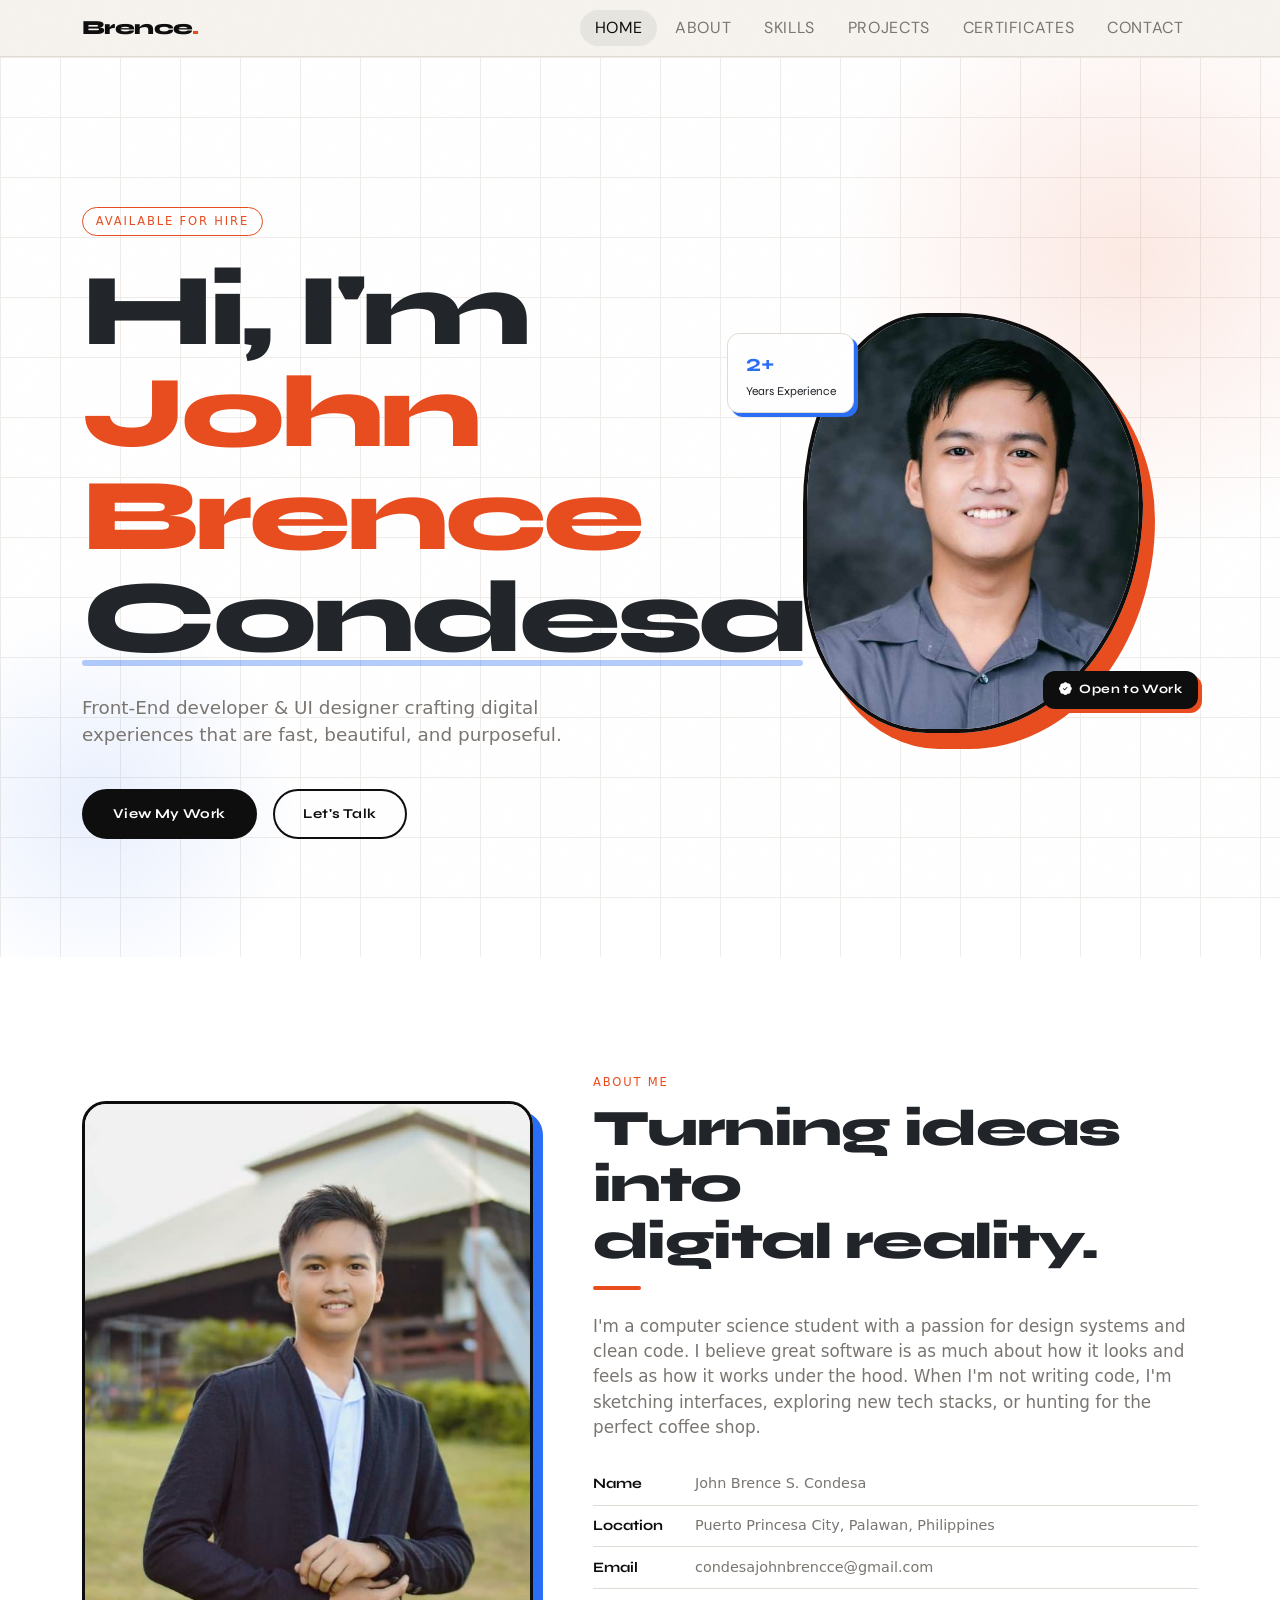
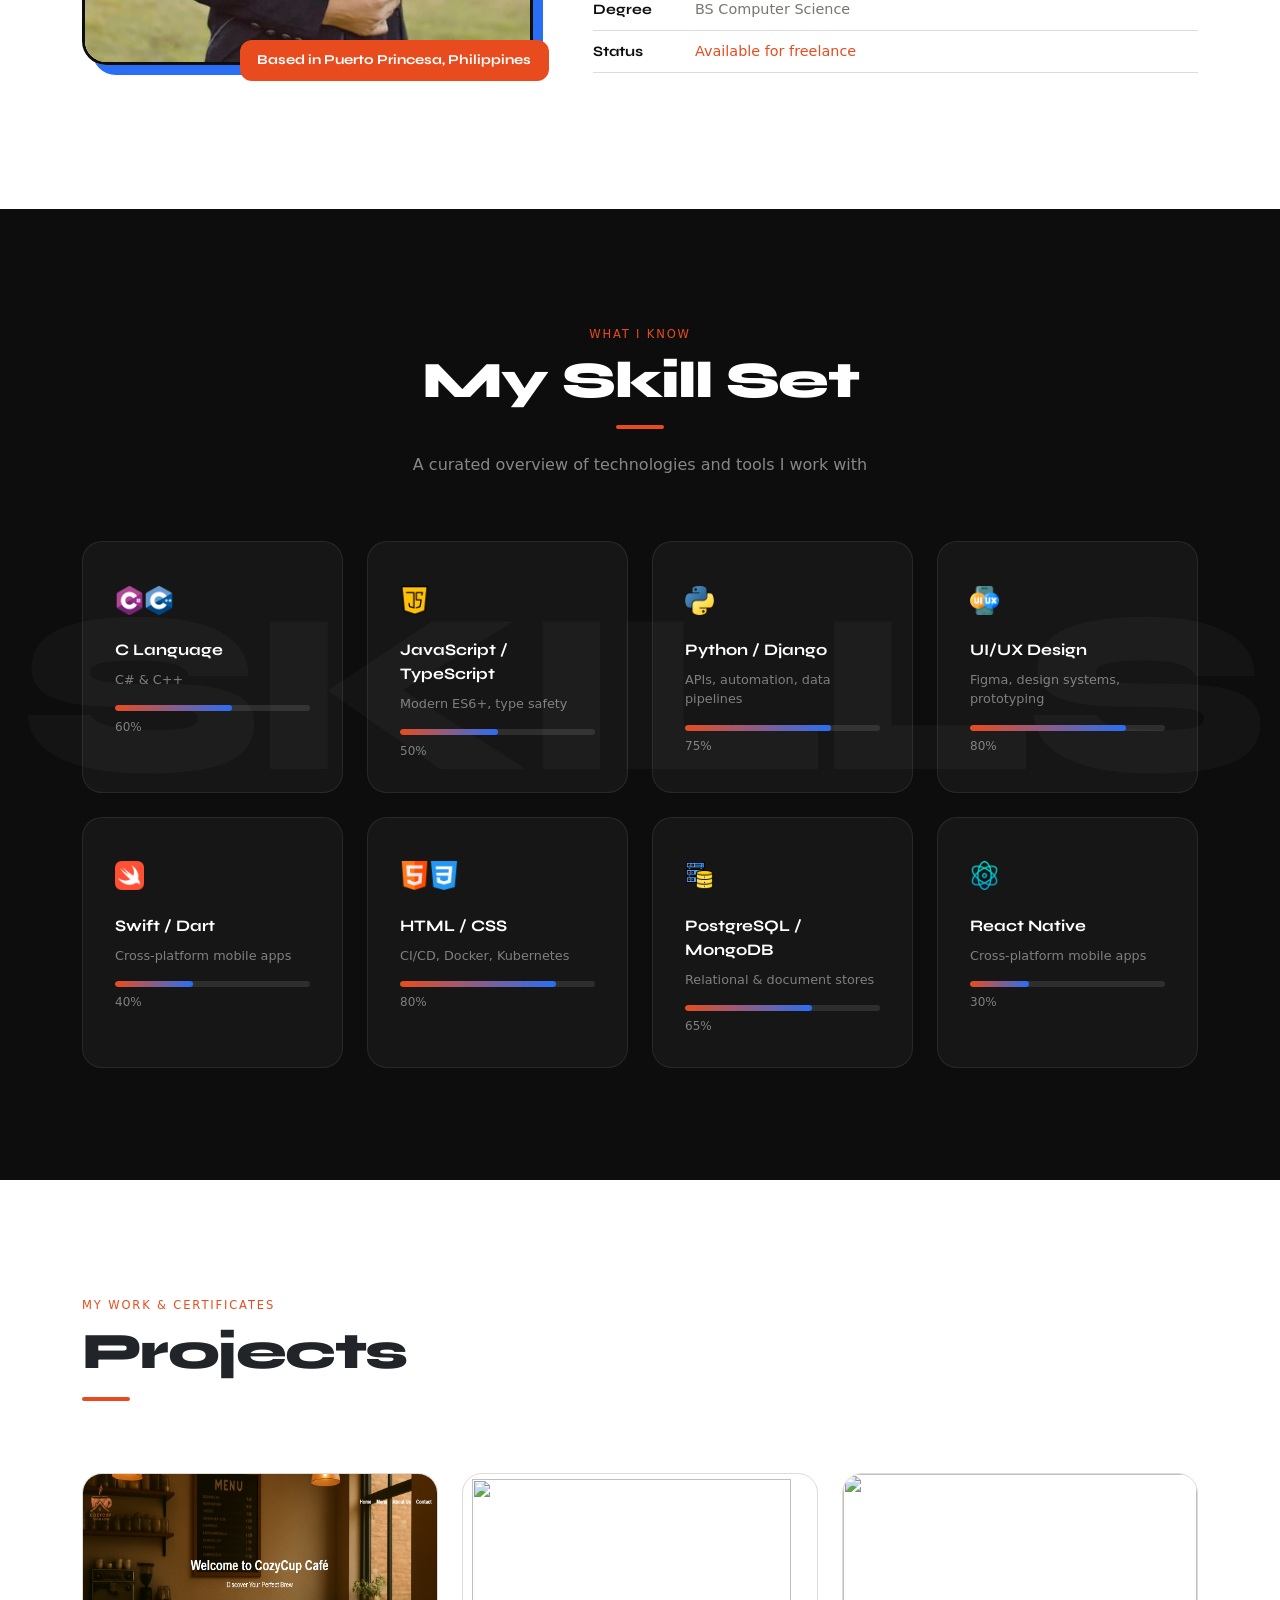
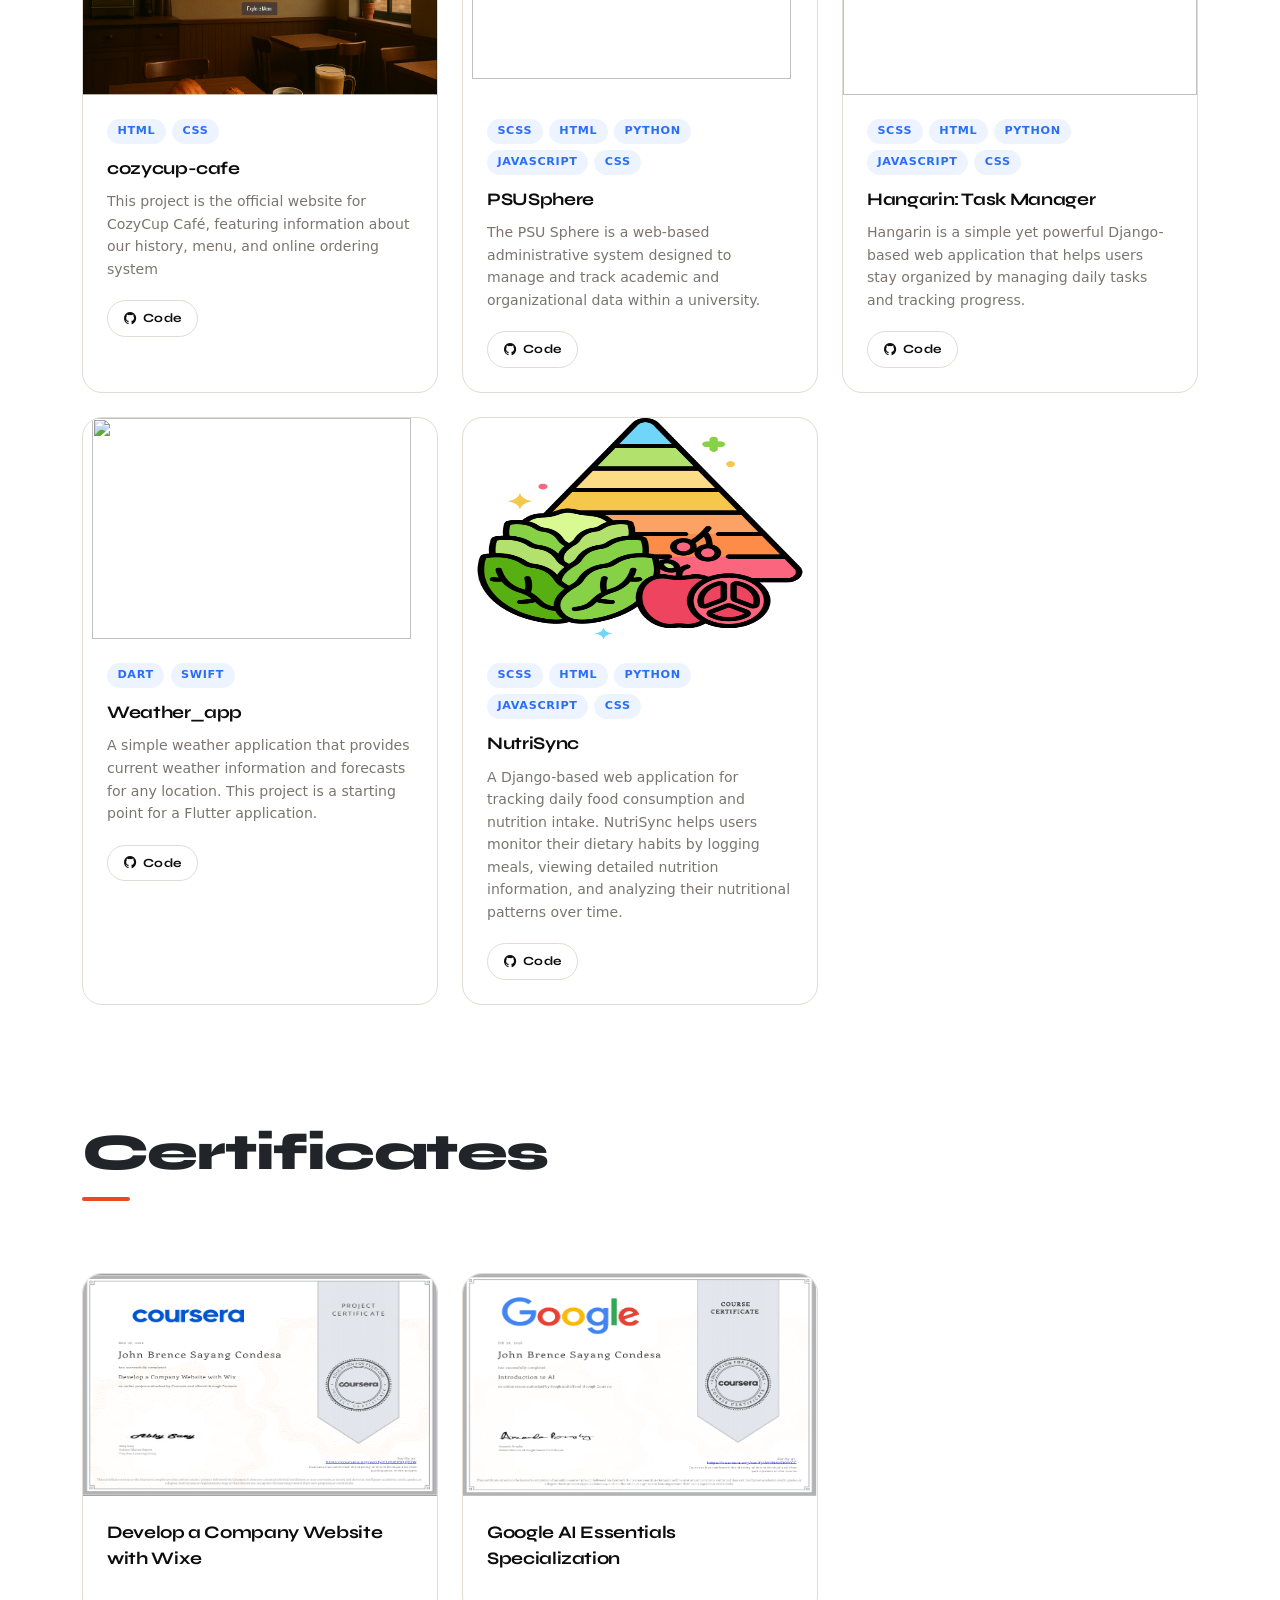
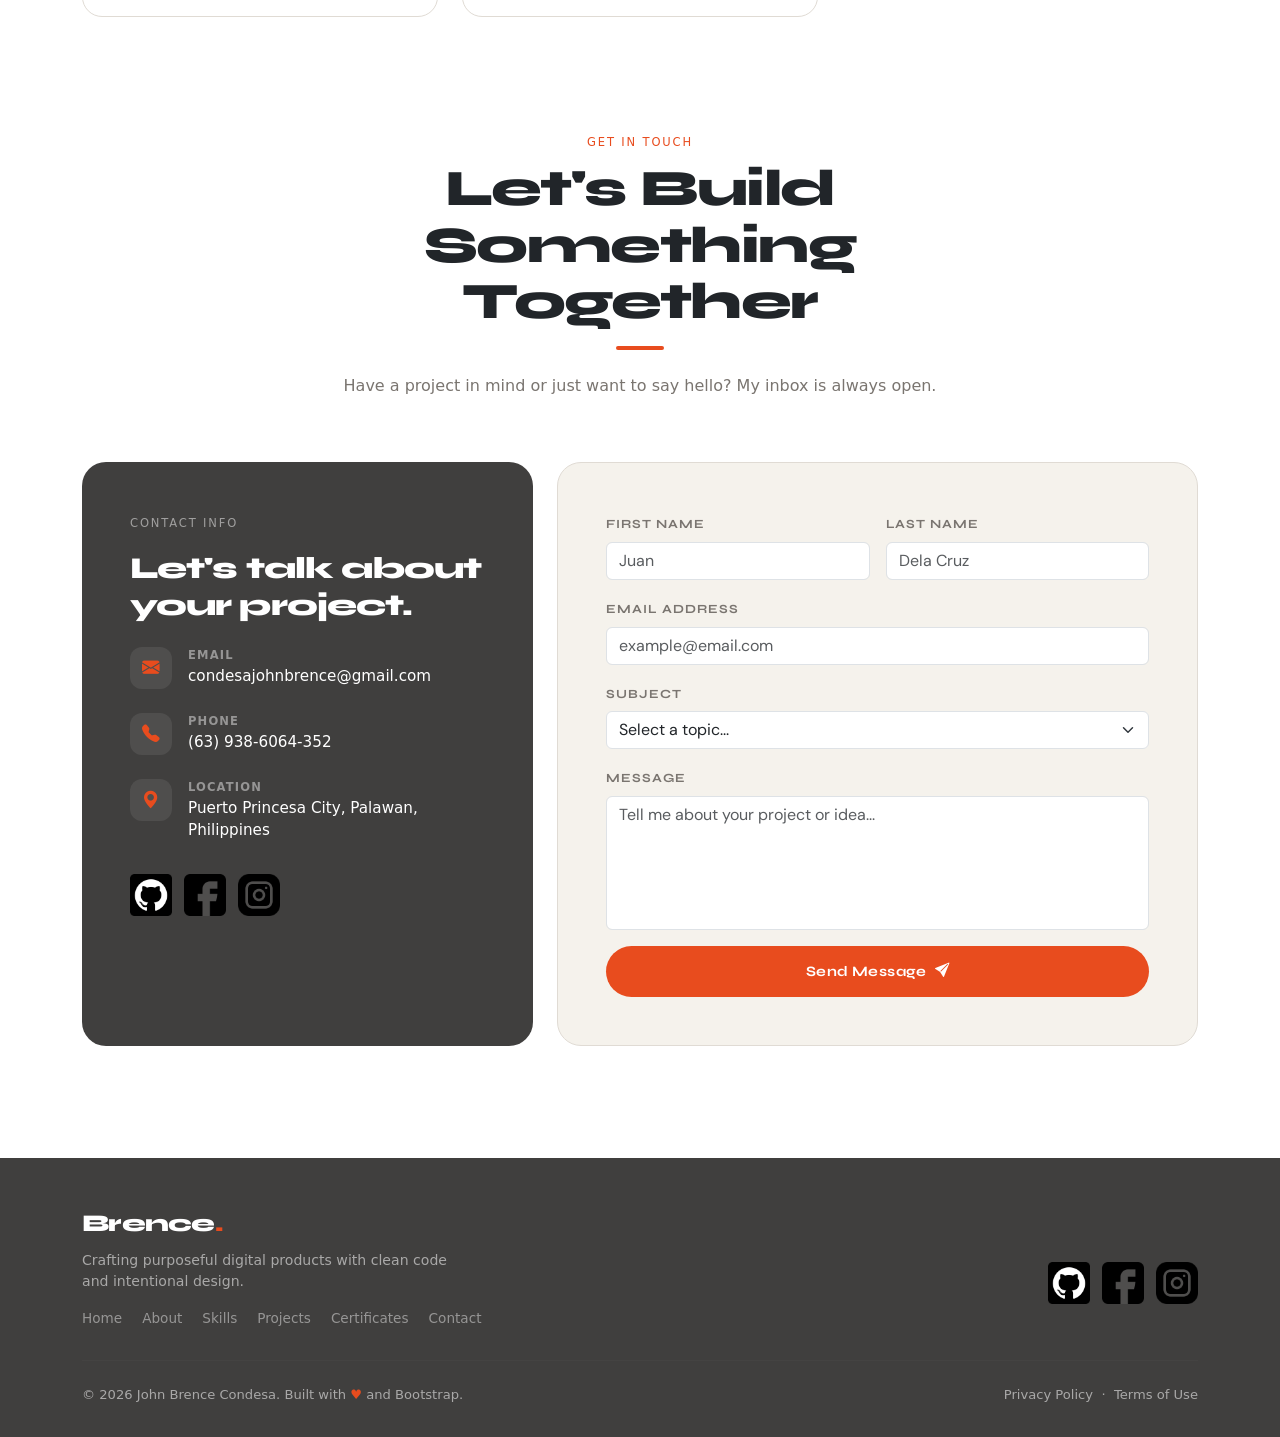
==== index.html @ 99c5b0e5 "Update index.html" ====
<!DOCTYPE html>
<html lang="en">
<head>
  <meta charset="UTF-8" />
  <meta name="viewport" content="width=device-width, initial-scale=1.0"/>
  <title>John Brence Condesa — Portfolio</title>
  <link rel="stylesheet" href="style.css">
  <link href="https://cdn.jsdelivr.net/npm/bootstrap@5.3.2/dist/css/bootstrap.min.css" rel="stylesheet"/>
  <link href="https://fonts.googleapis.com/css2?family=Syne:wght@400;600;700;800&family=DM+Sans:ital,wght@0,300;0,400;0,500;1,300&display=swap" rel="stylesheet"/>
  <link href="https://cdn.jsdelivr.net/npm/bootstrap-icons@1.11.3/font/bootstrap-icons.css" rel="stylesheet"/>
</head>
<body>

<!-- NAVBAR -->
<nav class="navbar navbar-expand-lg">
  <div class="container">
    <a class="navbar-brand" href="#home">Brence<span>.</span></a>
    <button class="navbar-toggler" type="button" data-bs-toggle="collapse" data-bs-target="#navMenu">
      <span class="navbar-toggler-icon"></span>
    </button>
    <div class="collapse navbar-collapse justify-content-end" id="navMenu">
      <ul class="navbar-nav gap-1">
        <li class="nav-item"><a class="nav-link active" href="#home">Home</a></li>
        <li class="nav-item"><a class="nav-link" href="#about">About</a></li>
        <li class="nav-item"><a class="nav-link" href="#skills">Skills</a></li>
        <li class="nav-item"><a class="nav-link" href="#projects">Projects</a></li>
        <li class="nav-item"><a class="nav-link" href="#certificates">Certificates</a></li>
        <li class="nav-item"><a class="nav-link" href="#contact">Contact</a></li>
      </ul>
    </div>
  </div>
</nav>

<!-- HERO -->
<section id="home">
  <div class="hero-grid-bg"></div>
  <div class="hero-blob"></div>
  <div class="hero-blob2"></div>
  <div class="container position-relative">
    <div class="row align-items-center gy-5">
      <div class="col-lg-7 order-2 order-lg-1">
        <span class="hero-label">Available for hire</span>
        <h1 class="hero-title">
          Hi, I'm<br>
          <span class="accent-text">John Brence</span> <span class="underline-word">Condesa</span>
        </h1>
        <p class="hero-sub">Front-End developer &amp; UI designer crafting digital experiences that are fast, beautiful, and purposeful.</p>
        <div class="hero-cta">
          <a href="#projects" class="btn-ink">View My Work</a>
          <a href="#contact" class="btn-ghost">Let's Talk</a>
        </div>
      </div>
      <div class="col-lg-5 order-1 order-lg-2">
        <div class="hero-image-wrap">
          <div class="hero-stats">
            <strong>2+</strong>
            Years Experience
          </div>
          <img
            src="images/profile.jpg"
            alt="John Brence Condesa"
            class="hero-avatar"
          />
          <div class="hero-badge">
            <i class="bi bi-patch-check-fill me-1"></i> Open to Work
          </div>
        </div>
      </div>
    </div>
  </div>
</section>

<!-- ABOUT -->
<section id="about">
  <div class="container">
    <div class="row align-items-center gy-5">
      <div class="col-lg-5 reveal">
        <div class="about-img-wrap">
          <img
            src="images/p4.jpg"
            alt="About Brence"
            class="about-img"
          />
          <div class="about-chip">Based in Puerto Princesa, Philippines</div>
        </div>
      </div>
      <div class="col-lg-7 ps-lg-5 reveal">
        <span class="section-tag">About Me</span>
        <h2 class="section-title mt-2">Turning ideas into<br>digital reality.</h2>
        <div class="section-divider"></div>
        <p class="about-text mb-4">
          I'm a computer science student with a passion for design systems and clean code. I believe great software is as much about how it looks and feels as how it works under the hood. When I'm not writing code, I'm sketching interfaces, exploring new tech stacks, or hunting for the perfect coffee shop.
        </p>
        <ul class="info-list mb-4">
          <li><span>Name</span><span>John Brence S. Condesa</span></li>
          <li><span>Location</span><span>Puerto Princesa City, Palawan, Philippines</span></li>
          <li><span>Email</span><span>condesajohnbrencce@gmail.com</span></li>
          <li><span>Degree</span><span>BS Computer Science</span></li>
          <li><span>Status</span><span style="color:var(--accent);font-weight:500;">Available for freelance</span></li>
        </ul>
      </div>
    </div>
  </div>
</section>

<!-- SKILLS -->
<section id="skills">
  <div class="container position-relative">
    <div class="row justify-content-center mb-5 reveal">
      <div class="col-lg-7 text-center">
        <span class="section-tag">What I Know</span>
        <h2 class="section-title mt-2">My Skill Set</h2>
        <div class="section-divider mx-auto"></div>
        <p style="color:rgba(255,255,255,0.5);font-weight:300;">A curated overview of technologies and tools I work with</p>
      </div>
    </div>
    <div class="row g-4">
      <div class="col-sm-6 col-lg-3 reveal">
        <div class="skill-card">
          <span class="skill-icon"><img src="images/c-sharp.png" alt="" style="width:15%;height:15%;"><img src="images/c-.png" alt="" style="width:15%;height:15%;"></span>
          <div class="skill-name">C Language</div>
          <p style="font-size:0.8rem;color:rgba(255,255,255,0.45);font-weight:300;">C# & C++</p>
          <div class="skill-bar-track"><div class="skill-bar-fill" data-width="60" style="width:0%"></div></div>
          <div class="skill-pct">60%</div>
        </div>
      </div>
      <div class="col-sm-6 col-lg-3 reveal">
        <div class="skill-card">
          <span class="skill-icon"><img src="images/java-script.png" alt="" style="width:15%;height:15%;"></span>
          <div class="skill-name">JavaScript / TypeScript</div>
          <p style="font-size:0.8rem;color:rgba(255,255,255,0.45);font-weight:300;">Modern ES6+, type safety</p>
          <div class="skill-bar-track"><div class="skill-bar-fill" data-width="50" style="width:0%"></div></div>
          <div class="skill-pct">50%</div>
        </div>
      </div>
      <div class="col-sm-6 col-lg-3 reveal">
        <div class="skill-card">
          <span class="skill-icon"><img src="images/python.png" alt="" style="width:15%;height:15%;"></span>
          <div class="skill-name">Python / Django</div>
          <p style="font-size:0.8rem;color:rgba(255,255,255,0.45);font-weight:300;">APIs, automation, data pipelines</p>
          <div class="skill-bar-track"><div class="skill-bar-fill" data-width="75" style="width:0%"></div></div>
          <div class="skill-pct">75%</div>
        </div>
      </div>
      <div class="col-sm-6 col-lg-3 reveal">
        <div class="skill-card">
          <span class="skill-icon"><img src="images/ui.png" alt="" style="width:15%;height:15%;"></span>
          <div class="skill-name">UI/UX Design</div>
          <p style="font-size:0.8rem;color:rgba(255,255,255,0.45);font-weight:300;">Figma, design systems, prototyping</p>
          <div class="skill-bar-track"><div class="skill-bar-fill" data-width="80" style="width:0%"></div></div>
          <div class="skill-pct">80%</div>
        </div>
      </div>
      <div class="col-sm-6 col-lg-3 reveal">
        <div class="skill-card">
          <span class="skill-icon"><img src="images/swift.png" alt="" style="width:15%;height:15%;"></span>
          <div class="skill-name">Swift / Dart</div>
          <p style="font-size:0.8rem;color:rgba(255,255,255,0.45);font-weight:300;">Cross-platform mobile apps</p>
          <div class="skill-bar-track"><div class="skill-bar-fill" data-width="40" style="width:0%"></div></div>
          <div class="skill-pct">40%</div>
        </div>
      </div>
      <div class="col-sm-6 col-lg-3 reveal">
        <div class="skill-card">
          <span class="skill-icon"><img src="images/html.png" alt="" style="width:15%;height:15%;"><img src="images/css-3.png" alt="" style="width:15%;height:15%;"></span>
          <div class="skill-name">HTML / CSS</div>
          <p style="font-size:0.8rem;color:rgba(255,255,255,0.45);font-weight:300;">CI/CD, Docker, Kubernetes</p>
          <div class="skill-bar-track"><div class="skill-bar-fill" data-width="80" style="width:0%"></div></div>
          <div class="skill-pct">80%</div>
        </div>
      </div>
      <div class="col-sm-6 col-lg-3 reveal">
        <div class="skill-card">
          <span class="skill-icon"><img src="images/database-storage.png" alt="" style="width:15%;height:15%;"></span>
          <div class="skill-name">PostgreSQL / MongoDB</div>
          <p style="font-size:0.8rem;color:rgba(255,255,255,0.45);font-weight:300;">Relational &amp; document stores</p>
          <div class="skill-bar-track"><div class="skill-bar-fill" data-width="65" style="width:0%"></div></div>
          <div class="skill-pct">65%</div>
        </div>
      </div>
      <div class="col-sm-6 col-lg-3 reveal">
        <div class="skill-card">
          <span class="skill-icon"><img src="images/physics.png" alt="" style="width:15%;height:15%;"></span>
          <div class="skill-name">React Native</div>
          <p style="font-size:0.8rem;color:rgba(255,255,255,0.45);font-weight:300;">Cross-platform mobile apps</p>
          <div class="skill-bar-track"><div class="skill-bar-fill" data-width="30" style="width:0%"></div></div>
          <div class="skill-pct">30%</div>
        </div>
      </div>
    </div>
  </div>
</section>

<!-- PROJECTS -->
<section id="projects">
  <div class="container">
    <div class="row justify-content-between align-items-end mb-5 reveal">
      <div class="col-lg-7">
        <span class="section-tag">My Work & Certificates</span>
        <h2 class="section-title mt-2">Projects</h2>
        <div class="section-divider"></div>
      </div>
    </div>
    <div class="row g-4">
      <div class="col-md-6 col-xl-4 reveal">
        <div class="project-card">
          <div class="project-thumb-placeholder"><img src="images/cozy.png" alt="" style="width:100%;height:100%;"></div>
          <div class="project-body">
            <div class="project-tags"><span class="project-tag">HTML</span><span class="project-tag">CSS</span></div>
            <div class="project-title">cozycup-cafe</div>
            <p class="project-desc">This project is the official website for CozyCup Café, featuring information about our history, menu, and online ordering system</p>
            <div class="project-links">
              <a href="https://github.com/n3mo1101/cc6-cozycup-cafe" target="_blank" class="btn-project btn-project-ghost"><i class="bi bi-github"></i> Code</a>
            </div>
          </div>
        </div>
      </div>
      <div class="col-md-6 col-xl-4 reveal">
        <div class="project-card">
          <div class="project-thumb-placeholder"><img src="https://static.vecteezy.com/system/resources/previews/020/783/212/original/organization-icon-design-free-vector.jpg" alt="" style="width:95%;height:95%;"></div>
          <div class="project-body">
            <div class="project-tags"><span class="project-tag">SCSS</span><span class="project-tag">HTML</span><span class="project-tag">Python</span><span class="project-tag">JavaScript</span><span class="project-tag">CSS</span></div>
            <div class="project-title">PSUSphere</div>
            <p class="project-desc">The PSU Sphere is a web-based administrative system designed to manage and track academic and organizational data within a university.</p>
            <div class="project-links">
              <a href="https://github.com/n3mo1101/cc6_PSUSphere" target="_blank" class="btn-project btn-project-ghost"><i class="bi bi-github"></i> Code</a>
            </div>
          </div>
        </div>
      </div>
      <div class="col-md-6 col-xl-4 reveal">
        <div class="project-card">
          <div class="project-thumb-placeholder"><img src="https://static.vecteezy.com/system/resources/previews/016/158/704/non_2x/notepad-icon-outline-mask-protection-vector.jpg" alt="" style="width:100%;height:100%;"></div>
          <div class="project-body">
            <div class="project-tags"><span class="project-tag">SCSS</span><span class="project-tag">HTML</span><span class="project-tag">Python</span><span class="project-tag">JavaScript</span><span class="project-tag">CSS</span></div>
            <div class="project-title">Hangarin: Task Manager</div>
            <p class="project-desc">Hangarin is a simple yet powerful Django-based web application that helps users stay organized by managing daily tasks and tracking progress.</p>
            <div class="project-links">
              <a href="https://github.com/Bitr3e/Hangarin" target="_blank" class="btn-project btn-project-ghost"><i class="bi bi-github"></i> Code</a>
            </div>
          </div>
        </div>
      </div>
      <div class="col-md-6 col-xl-4 reveal">
        <div class="project-card">
          <div class="project-thumb-placeholder"><img src="https://purepng.com/public/uploads/large/purepng.com-weather-iconsymbolsiconsapple-iosiosios-8-iconsios-8-721522596142qx4ep.png" alt="" style="width:95%;height:100%;"></div>
          <div class="project-body">
            <div class="project-tags"><span class="project-tag">Dart</span><span class="project-tag">Swift</span></div>
            <div class="project-title">Weather_app</div>
            <p class="project-desc">A simple weather application that provides current weather information and forecasts for any location. This project is a starting point for a Flutter application.</p>
            <div class="project-links">
              <a href="https://github.com/Bitr3e/Weather_app" target="_blank" class="btn-project btn-project-ghost"><i class="bi bi-github"></i> Code</a>
            </div>
          </div>
        </div>
      </div>
      <div class="col-md-6 col-xl-4 reveal">
        <div class="project-card">
          <div class="project-thumb-placeholder"><img src="images/nutrition.png" alt="" style="width:95%;height:100%;"></div>
          <div class="project-body">
            <div class="project-tags"><span class="project-tag">SCSS</span><span class="project-tag">HTML</span><span class="project-tag">Python</span><span class="project-tag">JavaScript</span><span class="project-tag">CSS</span></div>
            <div class="project-title">NutriSync</div>
            <p class="project-desc">A Django-based web application for tracking daily food consumption and nutrition intake. NutriSync helps users monitor their dietary habits by logging meals, viewing detailed nutrition information, and analyzing their nutritional patterns over time.</p>
            <div class="project-links">
              <a href="https://github.com/acesuus/nutrisync" target="_blank" class="btn-project btn-project-ghost"><i class="bi bi-github"></i> Code</a>
            </div>
          </div>
        </div>
      </div>
    </div>
  </div>
</section>

<!-- certificates -->
<section id="certificates">
  <div class="container">
    <div class="row justify-content-between align-items-end mb-5 reveal">
      <div class="col-lg-7">
        <h2 class="section-title mt-2">Certificates</h2>
        <div class="section-divider"></div>
      </div>
    </div>
    <div class="row g-4">
      <div class="col-md-6 col-xl-4 reveal">
        <div class="project-card">
          <div class="project-thumb-placeholder"><img src="images/c1.png" alt="" style="width:100%;height:100%;"></div>
          <div class="project-body">
            <div class="project-title">Develop a Company Website with Wixe</div>
            <p class="project-desc"></p>
          </div>
        </div>
      </div>
      <div class="col-md-6 col-xl-4 reveal">
        <div class="project-card">
          <div class="project-thumb-placeholder"><img src="images/c2.png" alt="" style="width:100%;height:100%;"></div>
          <div class="project-body">
            <div class="project-title">Google AI Essentials Specialization</div>
            <p class="project-desc"></p>
          </div>
        </div>
      </div>
      
    </div>
  </div>
</section>

<!-- CONTACT -->
<section id="contact">
  <div class="container">
    <div class="row justify-content-center mb-5 reveal">
      <div class="col-lg-7 text-center">
        <span class="section-tag">Get In Touch</span>
        <h2 class="section-title mt-2">Let's Build Something<br>Together</h2>
        <div class="section-divider mx-auto"></div>
        <p style="color:var(--muted);font-weight:300;">Have a project in mind or just want to say hello? My inbox is always open.</p>
      </div>
    </div>
    <div class="row g-4 align-items-stretch">
      <div class="col-lg-5 reveal">
        <div class="contact-info-block" style="background-color: rgb(64, 63, 62);">
          <span class="section-tag">Contact Info</span>
          <h3 class="mt-3">Let's talk about your project.</h3>
          <div class="contact-item">
            <div class="contact-item-icon"><i class="bi bi-envelope-fill" style="color:var(--accent)"></i></div>
            <div>
              <div class="contact-item-label">Email</div>
              <div class="contact-item-value">condesajohnbrence@gmail.com</div>
            </div>
          </div>
          <div class="contact-item">
            <div class="contact-item-icon"><i class="bi bi-telephone-fill" style="color:var(--accent)"></i></div>
            <div>
              <div class="contact-item-label">Phone</div>
              <div class="contact-item-value">(63) 938-6064-352</div>
            </div>
          </div>
          <div class="contact-item">
            <div class="contact-item-icon"><i class="bi bi-geo-alt-fill" style="color:var(--accent)"></i></div>
            <div>
              <div class="contact-item-label">Location</div>
              <div class="contact-item-value">Puerto Princesa City, Palawan, Philippines</div>
            </div>
          </div>
          <div class="social-links">
            <a href="https://github.com/Bitr3e" class="social-btn" target="_blank"><img src="images/github.png" alt="" style="width:100%;height:100%;"></a>
            <a href="https://www.facebook.com/share/1CRNe2NVKn/" class="social-btn" target="_blank"><img src="images/facebook.png" alt="" style="width:100%;height:100%;"></a>
            <a href="https://www.instagram.com/brnc3r.cons?igsh=b2NleWF5ZXlheWh2" class="social-btn" target="_blank"><img src="images/instagram.png" alt="" style="width:100%;height:100%;"></a>
          </div>
        </div>
      </div>
      <div class="col-lg-7 reveal">
        <div class="contact-form-wrap">
          <div class="row g-3">
            <div class="col-sm-6">
              <label class="form-label">First Name</label>
              <input type="text" class="form-control" placeholder="Juan">
            </div>
            <div class="col-sm-6">
              <label class="form-label">Last Name</label>
              <input type="text" class="form-control" placeholder="Dela Cruz">
            </div>
            <div class="col-12">
              <label class="form-label">Email Address</label>
              <input type="email" class="form-control" placeholder="example@email.com">
            </div>
            <div class="col-12">
              <label class="form-label">Subject</label>
              <select class="form-select">
                <option selected disabled>Select a topic...</option>
                <option>Freelance Project</option>
                <option>Full-time Opportunity</option>
                <option>Collaboration</option>
                <option>Just Saying Hi</option>
              </select>
            </div>
            <div class="col-12">
              <label class="form-label">Message</label>
              <textarea class="form-control" rows="5" placeholder="Tell me about your project or idea..."></textarea>
            </div>
            <div class="col-12">
              <button type="button" class="btn-submit" id="submitBtn">
                Send Message <i class="bi bi-send-fill"></i>
              </button>
            </div>
          </div>
        </div>
      </div>
    </div>
  </div>
</section>

<!-- FOOTER -->
<footer style="background-color: rgb(64, 63, 62);">
  <div class="container">
    <div class="row align-items-center">
      <div class="col-lg-6">
        <div class="footer-brand">Brence<span>.</span></div>
        <p style="font-size:0.88rem;margin-top:0.5rem;max-width:380px;">
          Crafting purposeful digital products with clean code and intentional design.
        </p>
        <nav class="footer-nav">
          <a href="#home">Home</a>
          <a href="#about">About</a>
          <a href="#skills">Skills</a>
          <a href="#projects">Projects</a>
          <a href="#certificates">Certificates</a>
          <a href="#contact">Contact</a>
        </nav>
      </div>
      <div class="col-lg-6 text-lg-end mt-4 mt-lg-0">  
        <div class="social-links justify-content-lg-end">
          <a href="https://github.com/Bitr3e" class="social-btn" target="_blank"><img src="images/github.png" alt="" style="width:100%;height:100%;"></a>
          <a href="https://www.facebook.com/share/1CRNe2NVKn/" class="social-btn" target="_blank"><img src="images/facebook.png" alt="" style="width:100%;height:100%;"></a>
          <a href="https://www.instagram.com/brnc3r.cons?igsh=b2NleWF5ZXlheWh2" class="social-btn" target="_blank"><img src="images/instagram.png" alt="" style="width:100%;height:100%;"></a>
        </div>
      </div>
    </div>
    <hr class="footer-divider"/>
    <div class="row align-items-center">
      <div class="col-md-6 footer-copy">
        &copy; 2026 John Brence Condesa. Built with <span style="color:var(--accent)">&#9829;</span> and Bootstrap.
      </div>
      <div class="col-md-6 text-md-end footer-copy mt-2 mt-md-0">
        <a href="#" style="color:inherit;text-decoration:none;">Privacy Policy</a>
        &nbsp;&middot;&nbsp;
        <a href="#" style="color:inherit;text-decoration:none;">Terms of Use</a>
      </div>
    </div>
  </div>
</footer>

<script src="https://cdn.jsdelivr.net/npm/bootstrap@5.3.2/dist/js/bootstrap.bundle.min.js"></script>
<script>
  // Scroll Reveal
  const reveals = document.querySelectorAll('.reveal');
  const skillBars = document.querySelectorAll('.skill-bar-fill');
  const observer = new IntersectionObserver((entries) => {
    entries.forEach((entry, i) => {
      if (entry.isIntersecting) {
        setTimeout(() => entry.target.classList.add('visible'), i * 80);
        observer.unobserve(entry.target);
      }
    });
  }, { threshold: 0.1 });
  reveals.forEach(el => observer.observe(el));

  // Skill bar animation
  const barObserver = new IntersectionObserver((entries) => {
    entries.forEach(entry => {
      if (entry.isIntersecting) {
        const fill = entry.target;
        const w = fill.getAttribute('data-width');
        setTimeout(() => { fill.style.width = w + '%'; }, 300);
        barObserver.unobserve(fill);
      }
    });
  }, { threshold: 0.2 });
  skillBars.forEach(b => barObserver.observe(b));

  // Active nav
  const sections = document.querySelectorAll('section[id]');
  const navLinks = document.querySelectorAll('.nav-link');
  window.addEventListener('scroll', () => {
    let current = '';
    sections.forEach(s => {
      if (window.scrollY >= s.offsetTop - 100) current = s.getAttribute('id');
    });
    navLinks.forEach(link => {
      link.classList.remove('active');
      if (link.getAttribute('href') === '#' + current) link.classList.add('active');
    });
  });

  // Form submit feedback
  document.getElementById('submitBtn').addEventListener('click', function() {
    this.innerHTML = '<i class="bi bi-check-circle-fill"></i> Message Sent!';
    this.style.background = '#1a8a50';
    setTimeout(() => {
      this.innerHTML = 'Send Message <i class="bi bi-send-fill"></i>';
      this.style.background = '';
    }, 3000);
  });
</script>
</body>
</html>
---- style.css ----
:root {
      --ink: #0d0d0d;
      --paper: #f5f2ec;
      --accent: #e84c1e;
      --accent2: #2a6ef5;
      --muted: #7a7570;
      --card-bg: #ffffff;
      --border: #e0dbd4;
    }
    *, *::before, *::after { box-sizing: border-box; margin: 0; padding: 0; }
    html { scroll-behavior: smooth; }
    body {
      font-family: 'DM Sans', sans-serif;
      background-color: var(--paper);
      color: var(--ink);
      font-size: 1rem;
      line-height: 1.65;
      overflow-x: hidden;
    }
    h1,h2,h3,h4,h5,h6 { font-family: 'Syne', sans-serif; }
    body::before {
      content: '';
      position: fixed;
      inset: 0;
      background-image: url("data:image/svg+xml,%3Csvg viewBox='0 0 200 200' xmlns='http://www.w3.org/2000/svg'%3E%3Cfilter id='n'%3E%3CfeTurbulence type='fractalNoise' baseFrequency='0.9' numOctaves='4' stitchTiles='stitch'/%3E%3C/filter%3E%3Crect width='100%25' height='100%25' filter='url(%23n)' opacity='0.04'/%3E%3C/svg%3E");
      background-size: 200px 200px;
      pointer-events: none;
      z-index: 9999;
      opacity: 0.5;
    }
    /* NAVBAR */
    .navbar {
      background: rgba(245,242,236,0.88);
      backdrop-filter: blur(16px);
      -webkit-backdrop-filter: blur(16px);
      border-bottom: 1px solid var(--border);
      padding: 1rem 0;
      position: sticky;
      top: 0;
      z-index: 1000;
    }
    .navbar-brand {
      font-family: 'Syne', sans-serif;
      font-weight: 800;
      font-size: 1.4rem;
      color: var(--ink) !important;
      letter-spacing: -0.03em;
    }
    .navbar-brand span { color: var(--accent); }
    .nav-link {
      font-family: 'DM Sans', sans-serif;
      font-weight: 500;
      font-size: 0.88rem;
      color: var(--muted) !important;
      letter-spacing: 0.04em;
      text-transform: uppercase;
      padding: 0.4rem 0.9rem !important;
      border-radius: 2rem;
      transition: color 0.2s, background 0.2s;
    }
    .nav-link:hover, .nav-link.active {
      color: var(--ink) !important;
      background: rgba(13,13,13,0.06);
    }
    .navbar-toggler { border: none; padding: 0.3rem 0.6rem; }
    .navbar-toggler:focus { box-shadow: none; }
    /* HERO */
    #home {
      min-height: 100svh;
      display: flex;
      align-items: center;
      position: relative;
      overflow: hidden;
      padding: 7rem 0 5rem;
    }
    .hero-grid-bg {
      position: absolute;
      inset: 0;
      background-image: linear-gradient(var(--border) 1px,transparent 1px), linear-gradient(90deg,var(--border) 1px,transparent 1px);
      background-size: 60px 60px;
      opacity: 0.5;
    }
    .hero-blob {
      position: absolute;
      width: 600px; height: 600px;
      border-radius: 50%;
      background: radial-gradient(circle, rgba(232,76,30,0.12) 0%, transparent 70%);
      top: -100px; right: -150px;
      pointer-events: none;
    }
    .hero-blob2 {
      position: absolute;
      width: 400px; height: 400px;
      border-radius: 50%;
      background: radial-gradient(circle, rgba(42,110,245,0.1) 0%, transparent 70%);
      bottom: -50px; left: -100px;
      pointer-events: none;
    }
    .hero-label {
      display: inline-block;
      font-size: 0.72rem;
      font-weight: 500;
      letter-spacing: 0.16em;
      text-transform: uppercase;
      color: var(--accent);
      border: 1px solid var(--accent);
      padding: 0.3rem 0.8rem;
      border-radius: 2rem;
      margin-bottom: 1.5rem;
      animation: fadeUp 0.6s ease both;
    }
    .hero-title {
      font-family: 'Syne', sans-serif;
      font-size: clamp(3rem,8vw,6.5rem);
      font-weight: 800;
      line-height: 1.0;
      letter-spacing: -0.04em;
      animation: fadeUp 0.6s 0.1s ease both;
    }
    .hero-title .accent-text { color: var(--accent); }
    .hero-title .underline-word { position: relative; display: inline-block; }
    .hero-title .underline-word::after {
      content: '';
      position: absolute;
      left: 0; bottom: 4px;
      width: 100%; height: 6px;
      background: var(--accent2);
      opacity: 0.35;
      border-radius: 3px;
    }
    .hero-sub {
      font-size: 1.15rem;
      color: var(--muted);
      max-width: 480px;
      margin: 1.5rem 0 2.5rem;
      animation: fadeUp 0.6s 0.2s ease both;
      font-weight: 300;
    }
    .hero-cta {
      display: flex;
      gap: 1rem;
      flex-wrap: wrap;
      animation: fadeUp 0.6s 0.3s ease both;
    }
    .btn-ink {
      background: var(--ink);
      color: #fff !important;
      font-family: 'Syne', sans-serif;
      font-weight: 700;
      font-size: 0.85rem;
      letter-spacing: 0.03em;
      padding: 0.8rem 1.8rem;
      border-radius: 3rem;
      border: 2px solid var(--ink);
      transition: background 0.2s, color 0.2s, transform 0.15s;
      text-decoration: none;
      display: inline-block;
    }
    .btn-ink:hover { background: var(--accent); border-color: var(--accent); transform: translateY(-2px); }
    .btn-ghost {
      background: transparent;
      color: var(--ink) !important;
      font-family: 'Syne', sans-serif;
      font-weight: 700;
      font-size: 0.85rem;
      letter-spacing: 0.03em;
      padding: 0.8rem 1.8rem;
      border-radius: 3rem;
      border: 2px solid var(--ink);
      transition: background 0.2s, color 0.2s, transform 0.15s;
      text-decoration: none;
      display: inline-block;
    }
    .btn-ghost:hover { background: var(--ink); color: #fff !important; transform: translateY(-2px); }
    .hero-image-wrap {
      position: relative;
      display: flex;
      justify-content: center;
      animation: fadeUp 0.7s 0.2s ease both;
    }
    .hero-avatar {
      width: 340px; height: 420px;
      object-fit: cover;
      border-radius: 40% 60% 60% 40% / 50% 50% 60% 40%;
      border: 4px solid var(--ink);
      box-shadow: 12px 16px 0 var(--accent);
      transition: border-radius 1.2s ease;
    }
    .hero-avatar:hover { border-radius: 50% 40% 50% 60% / 40% 60% 40% 60%; }
    .hero-badge {
      position: absolute;
      bottom: 24px; right: 0;
      background: var(--ink);
      color: #fff;
      font-family: 'Syne', sans-serif;
      font-size: 0.8rem;
      font-weight: 700;
      padding: 0.6rem 1rem;
      border-radius: 0.75rem;
      letter-spacing: 0.03em;
      box-shadow: 4px 4px 0 var(--accent);
    }
    .hero-stats {
      position: absolute;
      top: 20px; left: -20px;
      background: #fff;
      border: 1.5px solid var(--border);
      padding: 0.75rem 1.1rem;
      border-radius: 0.75rem;
      font-family: 'Syne', sans-serif;
      font-size: 0.75rem;
      box-shadow: 4px 4px 0 var(--accent2);
    }
    .hero-stats strong { display: block; font-size: 1.5rem; color: var(--accent2); }
    /* SECTION HEADERS */
    .section-tag {
      font-size: 0.72rem;
      font-weight: 500;
      letter-spacing: 0.16em;
      text-transform: uppercase;
      color: var(--accent);
    }
    .section-title {
      font-family: 'Syne', sans-serif;
      font-size: clamp(2rem,5vw,3.2rem);
      font-weight: 800;
      letter-spacing: -0.03em;
      line-height: 1.1;
    }
    .section-divider {
      width: 48px; height: 4px;
      background: var(--accent);
      border-radius: 4px;
      margin: 1rem 0 1.5rem;
    }
    /* ABOUT */
    #about { padding: 7rem 0; }
    .about-img-wrap { position: relative; }
    .about-img {
      width: 100%;
      border-radius: 1.5rem;
      border: 3px solid var(--ink);
      box-shadow: 10px 10px 0 var(--accent2);
      aspect-ratio: 4/5;
      object-fit: cover;
    }
    .about-chip {
      position: absolute;
      bottom: -16px; right: -16px;
      background: var(--accent);
      color: #fff;
      font-family: 'Syne', sans-serif;
      font-weight: 700;
      font-size: 0.85rem;
      padding: 0.65rem 1.1rem;
      border-radius: 0.75rem;
    }
    .about-text { font-size: 1.05rem; color: var(--muted); font-weight: 300; }
    .info-list { list-style: none; padding: 0; }
    .info-list li {
      display: flex;
      gap: 0.75rem;
      padding: 0.6rem 0;
      border-bottom: 1px solid var(--border);
      font-size: 0.9rem;
    }
    .info-list li span:first-child { font-family: 'Syne',sans-serif; font-weight: 700; color: var(--ink); min-width: 90px; }
    .info-list li span:last-child { color: var(--muted); }
    /* SKILLS */
    #skills {
      padding: 7rem 0;
      background: var(--ink);
      color: #fff;
      position: relative;
      overflow: hidden;
    }
    #skills::before {
      content: 'SKILLS';
      position: absolute;
      font-family: 'Syne', sans-serif;
      font-size: clamp(8rem,18vw,16rem);
      font-weight: 800;
      color: rgba(255,255,255,0.03);
      letter-spacing: -0.04em;
      top: 50%; left: 50%;
      transform: translate(-50%,-50%);
      white-space: nowrap;
      pointer-events: none;
    }
    #skills .section-tag { color: var(--accent); }
    #skills .section-title { color: #fff; }
    #skills .section-divider { background: var(--accent); }
    .skill-card {
      background: rgba(255,255,255,0.04);
      border: 1px solid rgba(255,255,255,0.08);
      border-radius: 1.25rem;
      padding: 2rem;
      height: 100%;
      transition: background 0.25s, transform 0.25s, border-color 0.25s;
    }
    .skill-card:hover {
      background: rgba(255,255,255,0.08);
      border-color: rgba(255,255,255,0.18);
      transform: translateY(-6px);
    }
    .skill-icon { font-size: 2rem; margin-bottom: 1rem; display: inline-block; }
    .skill-name { font-family: 'Syne',sans-serif; font-weight: 700; font-size: 1rem; color: #fff; margin-bottom: 0.5rem; }
    .skill-bar-track { height: 6px; background: rgba(255,255,255,0.1); border-radius: 6px; overflow: hidden; margin-top: 0.75rem; }
    .skill-bar-fill { height: 100%; border-radius: 6px; background: linear-gradient(90deg,var(--accent),var(--accent2)); transition: width 1.2s cubic-bezier(0.16,1,0.3,1); }
    .skill-pct { font-size: 0.75rem; color: rgba(255,255,255,0.45); font-weight: 500; margin-top: 0.4rem; }
    /* PROJECTS */
    #projects { padding: 7rem 0; }
    .project-card {
      background: var(--card-bg);
      border: 1.5px solid var(--border);
      border-radius: 1.25rem;
      overflow: hidden;
      transition: transform 0.25s, box-shadow 0.25s;
      height: 100%;
    }
    .project-card:hover { transform: translateY(-8px); box-shadow: 0 24px 48px rgba(13,13,13,0.1); }
    .project-thumb-placeholder {
      aspect-ratio: 16/10;
      width: 100%;
      display: flex;
      align-items: center;
      justify-content: center;
      font-size: 3rem;
    }
    .project-body { padding: 1.5rem; }
    .project-tags { display: flex; flex-wrap: wrap; gap: 0.4rem; margin-bottom: 0.75rem; }
    .project-tag {
      font-size: 0.7rem; font-weight: 600; letter-spacing: 0.06em; text-transform: uppercase;
      color: var(--accent2); background: rgba(42,110,245,0.08); padding: 0.25rem 0.65rem; border-radius: 2rem;
    }
    .project-title { font-family: 'Syne',sans-serif; font-weight: 700; font-size: 1.1rem; color: var(--ink); margin-bottom: 0.5rem; letter-spacing: -0.02em; }
    .project-desc { font-size: 0.88rem; color: var(--muted); font-weight: 300; margin-bottom: 1.25rem; line-height: 1.6; }
    .project-links { display: flex; gap: 0.75rem; }
    .btn-project {
      font-family: 'Syne',sans-serif; font-weight: 700; font-size: 0.78rem; letter-spacing: 0.03em;
      padding: 0.5rem 1rem; border-radius: 2rem; transition: background 0.2s, color 0.2s, transform 0.15s;
      display: inline-flex; align-items: center; gap: 0.4rem; text-decoration: none;
    }
    .btn-project-primary { background: var(--ink); color: #fff !important; border: none; }
    .btn-project-primary:hover { background: var(--accent); transform: translateY(-1px); }
    .btn-project-ghost { background: transparent; color: var(--ink) !important; border: 1.5px solid var(--border); }
    .btn-project-ghost:hover { border-color: var(--ink); transform: translateY(-1px); }
    /* CONTACT */
    #contact { padding: 7rem 0; background: #fff; }
    .contact-info-block { background: var(--ink); color: #fff; border-radius: 1.5rem; padding: 3rem; height: 100%; }
    .contact-info-block .section-tag { color: rgba(255,255,255,0.5); }
    .contact-info-block h3 { font-family: 'Syne',sans-serif; font-size: 1.9rem; font-weight: 800; color: #fff; margin-bottom: 1.5rem; letter-spacing: -0.03em; }
    .contact-item { display: flex; gap: 1rem; align-items: flex-start; margin-bottom: 1.5rem; }
    .contact-item-icon {
      width: 42px; height: 42px; min-width: 42px;
      border-radius: 0.75rem; background: rgba(255,255,255,0.08);
      display: flex; align-items: center; justify-content: center; font-size: 1.1rem;
    }
    .contact-item-label { font-size: 0.72rem; font-weight: 600; letter-spacing: 0.1em; text-transform: uppercase; color: rgba(255,255,255,0.45); }
    .contact-item-value { font-size: 0.95rem; color: #fff; font-weight: 400; }
    .social-links { display: flex; gap: 0.75rem; margin-top: 2rem; }
    .social-btn {
      width: 42px; height: 42px; border-radius: 0.75rem;
      background: rgba(255,255,255,0.08);
      display: flex; align-items: center; justify-content: center;
      color: #fff; font-size: 1.1rem; text-decoration: none;
      transition: background 0.2s, transform 0.15s;
    }
    .social-btn:hover { background: var(--accent); color: #fff; transform: translateY(-3px); }
    .contact-form-wrap { padding: 3rem; background: var(--paper); border-radius: 1.5rem; border: 1.5px solid var(--border); }
    .form-label { font-family: 'Syne',sans-serif; font-weight: 700; font-size: 0.78rem; letter-spacing: 0.08em; text-transform: uppercase; color: var(--muted); margin-bottom: 0.45rem; }
    .form-control, .form-select {
      background: #fff; border: 1.5px solid var(--border); border-radius: 0.75rem;
      padding: 0.75rem 1rem; font-family: 'DM Sans',sans-serif; font-size: 0.95rem; color: var(--ink);
      transition: border-color 0.2s, box-shadow 0.2s;
    }
    .form-control:focus, .form-select:focus { border-color: var(--accent2); box-shadow: 0 0 0 3px rgba(42,110,245,0.12); background: #fff; color: var(--ink); }
    .form-control::placeholder { color: #bbb; }
    textarea.form-control { resize: none; }
    .btn-submit {
      background: var(--accent); color: #fff !important;
      font-family: 'Syne',sans-serif; font-weight: 700; font-size: 0.9rem; letter-spacing: 0.03em;
      padding: 0.9rem 2.5rem; border-radius: 3rem; border: none; width: 100%;
      transition: background 0.2s, transform 0.15s;
      display: flex; align-items: center; justify-content: center; gap: 0.5rem;
      cursor: pointer;
    }
    .btn-submit:hover { background: #c63e16; transform: translateY(-2px); }
    /* FOOTER */
    footer { background: var(--ink); color: rgba(255,255,255,0.55); padding: 3rem 0 2rem; }
    .footer-brand { font-family: 'Syne',sans-serif; font-weight: 800; font-size: 1.5rem; color: #fff; letter-spacing: -0.03em; }
    .footer-brand span { color: var(--accent); }
    .footer-nav { display: flex; flex-wrap: wrap; gap: 1.25rem; margin-top: 1rem; }
    .footer-nav a { font-size: 0.85rem; color: rgba(255,255,255,0.45); text-decoration: none; transition: color 0.2s; }
    .footer-nav a:hover { color: #fff; }
    .footer-divider { border-color: rgba(255,255,255,0.08); margin: 2rem 0 1.5rem; }
    .footer-copy { font-size: 0.82rem; }
    /* ANIMATIONS */
    @keyframes fadeUp { from { opacity:0; transform:translateY(30px); } to { opacity:1; transform:translateY(0); } }
    .reveal { opacity: 0; transform: translateY(30px); transition: opacity 0.65s ease, transform 0.65s ease; }
    .reveal.visible { opacity: 1; transform: translateY(0); }
    @media (max-width:768px) {
      .hero-avatar { width:260px; height:320px; }
      .hero-stats { left:0; top:-10px; }
      .contact-info-block, .contact-form-wrap { padding:2rem 1.5rem; }
      #skills::before { display:none; }
    }
    @media (max-width:576px) {
      .hero-cta { flex-direction:column; }
    }
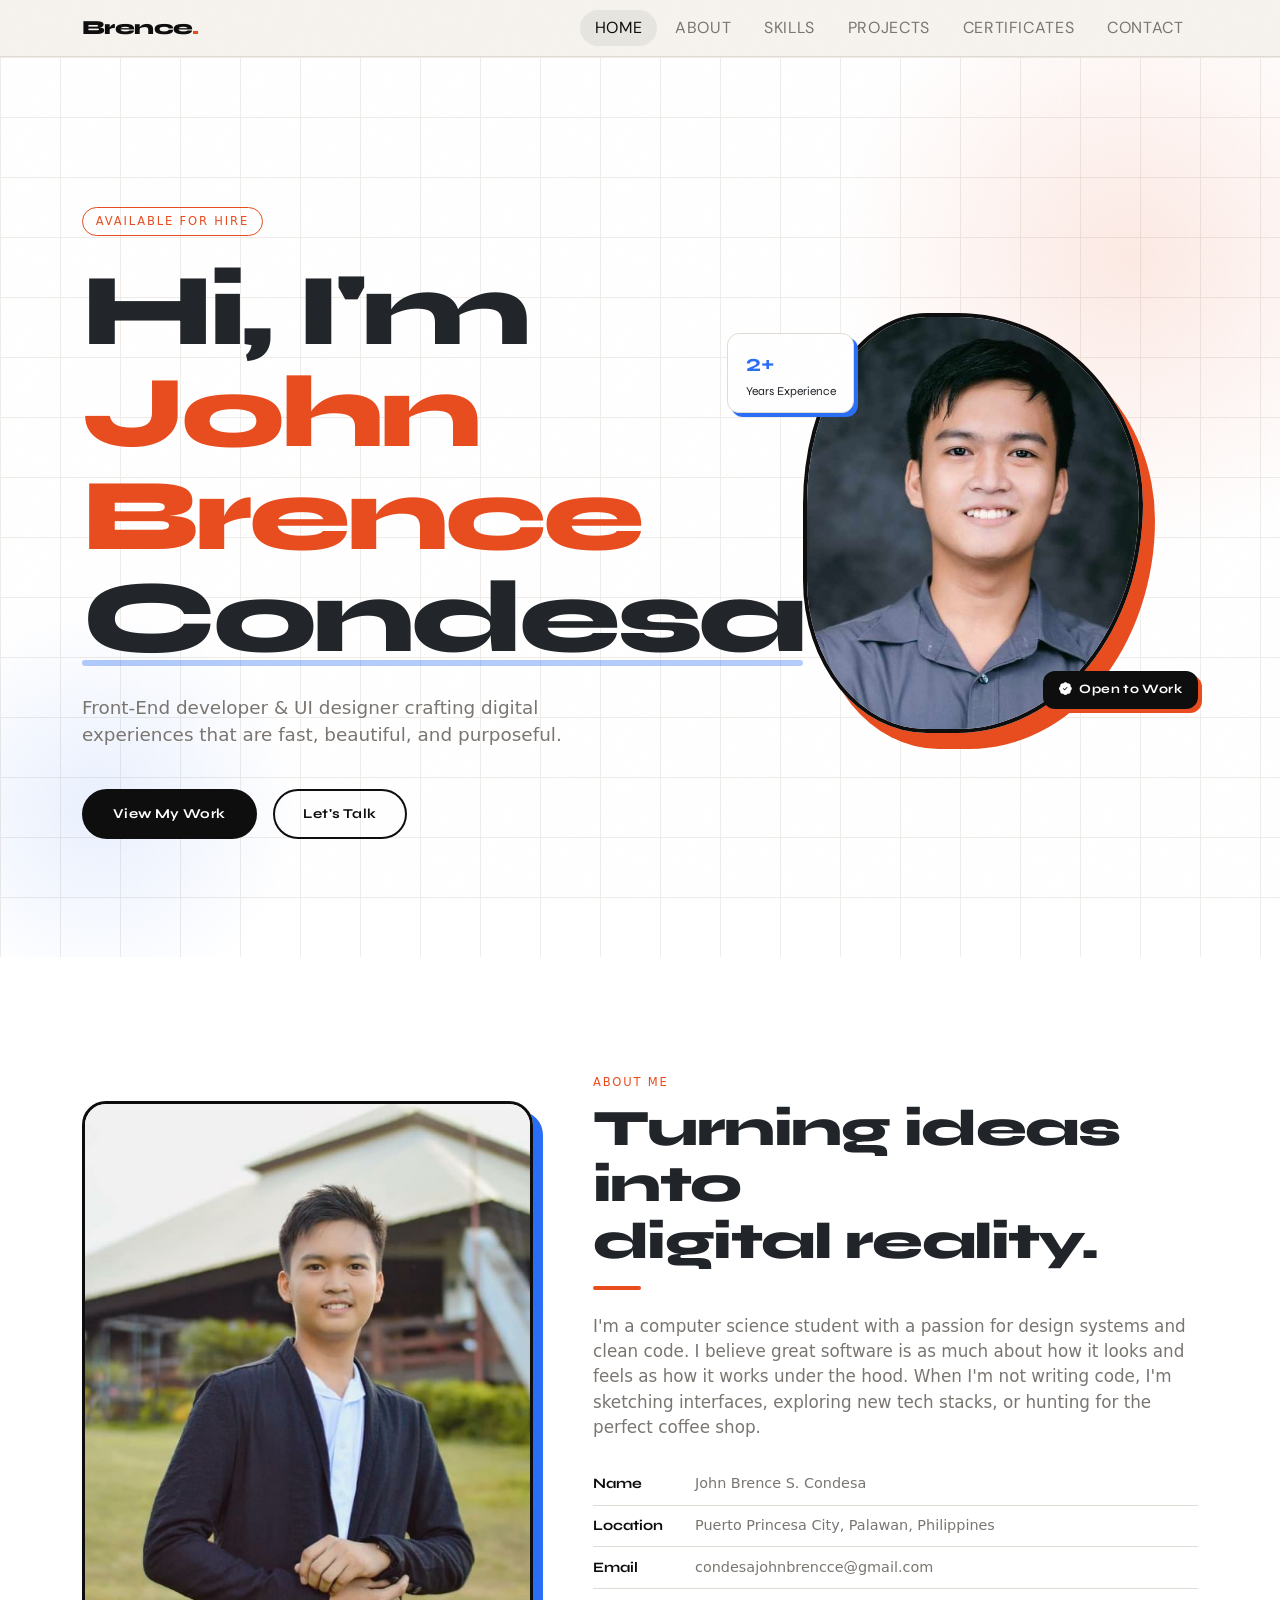
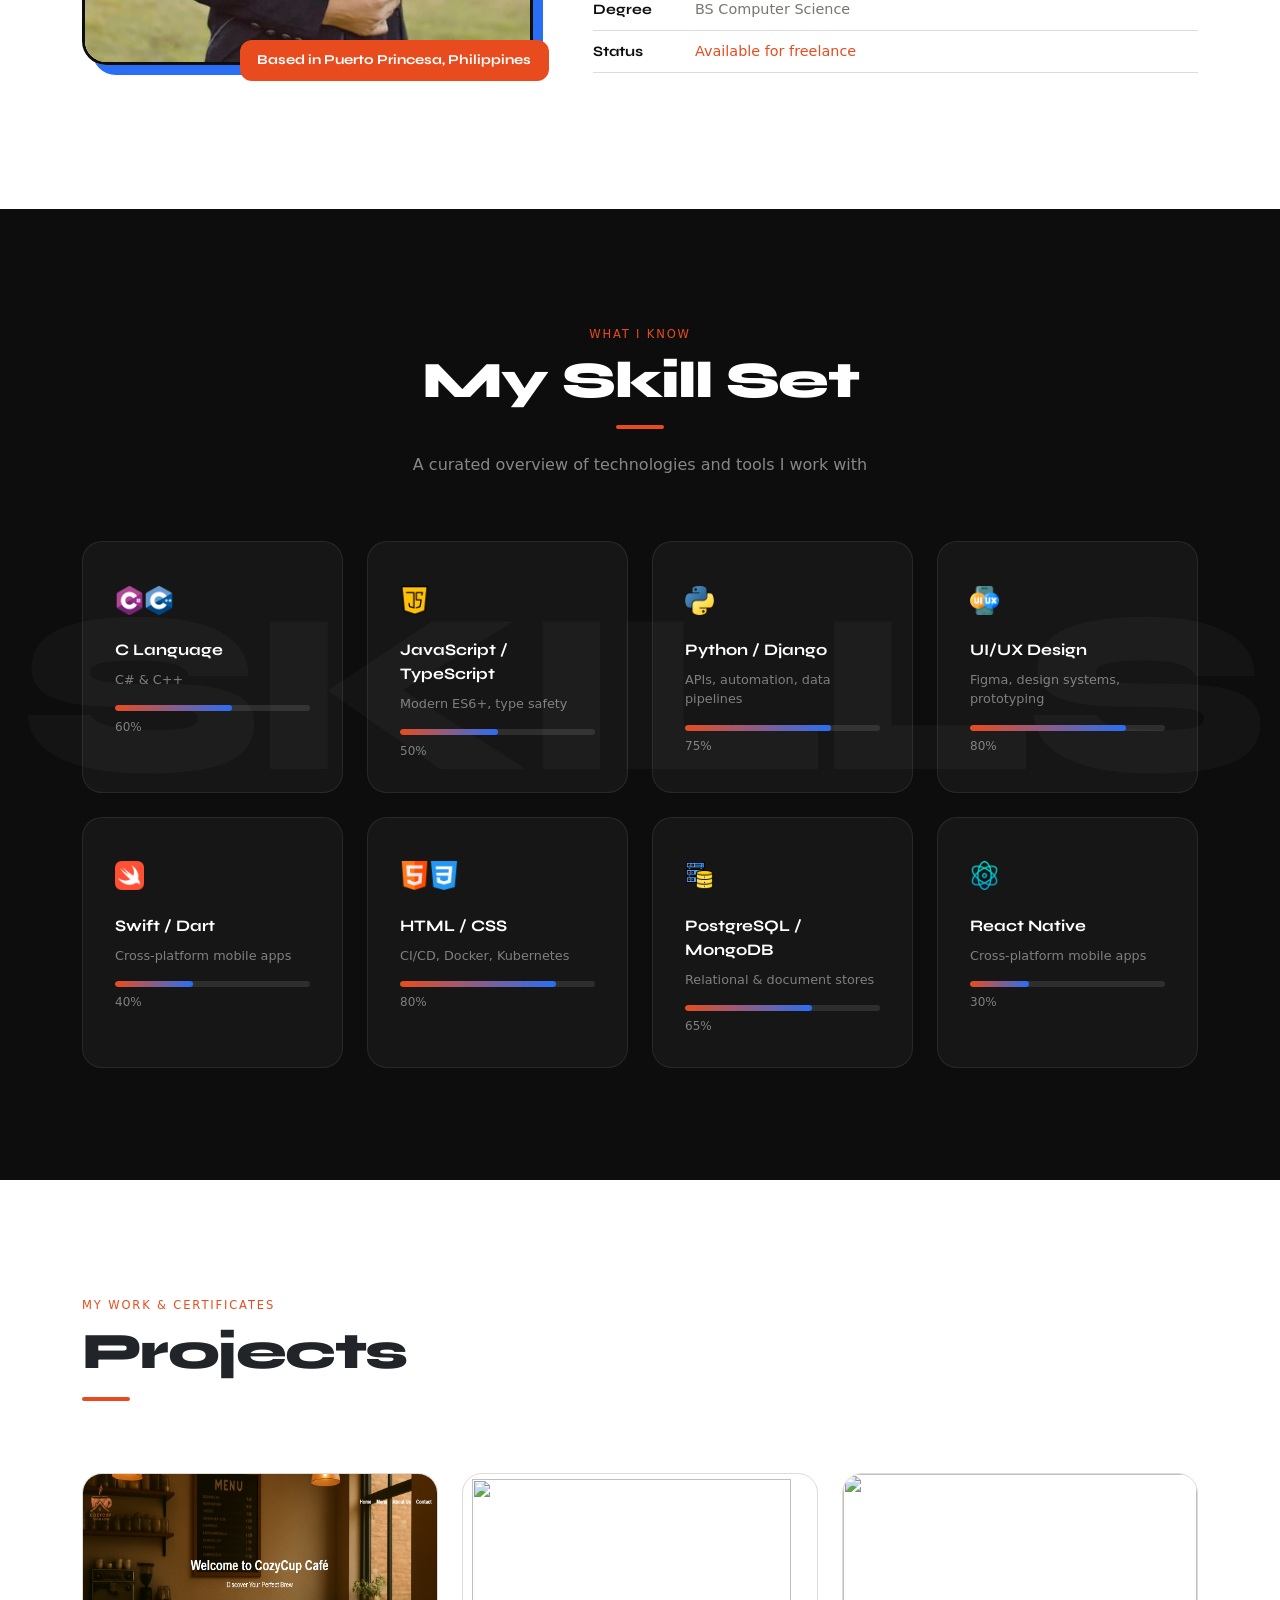
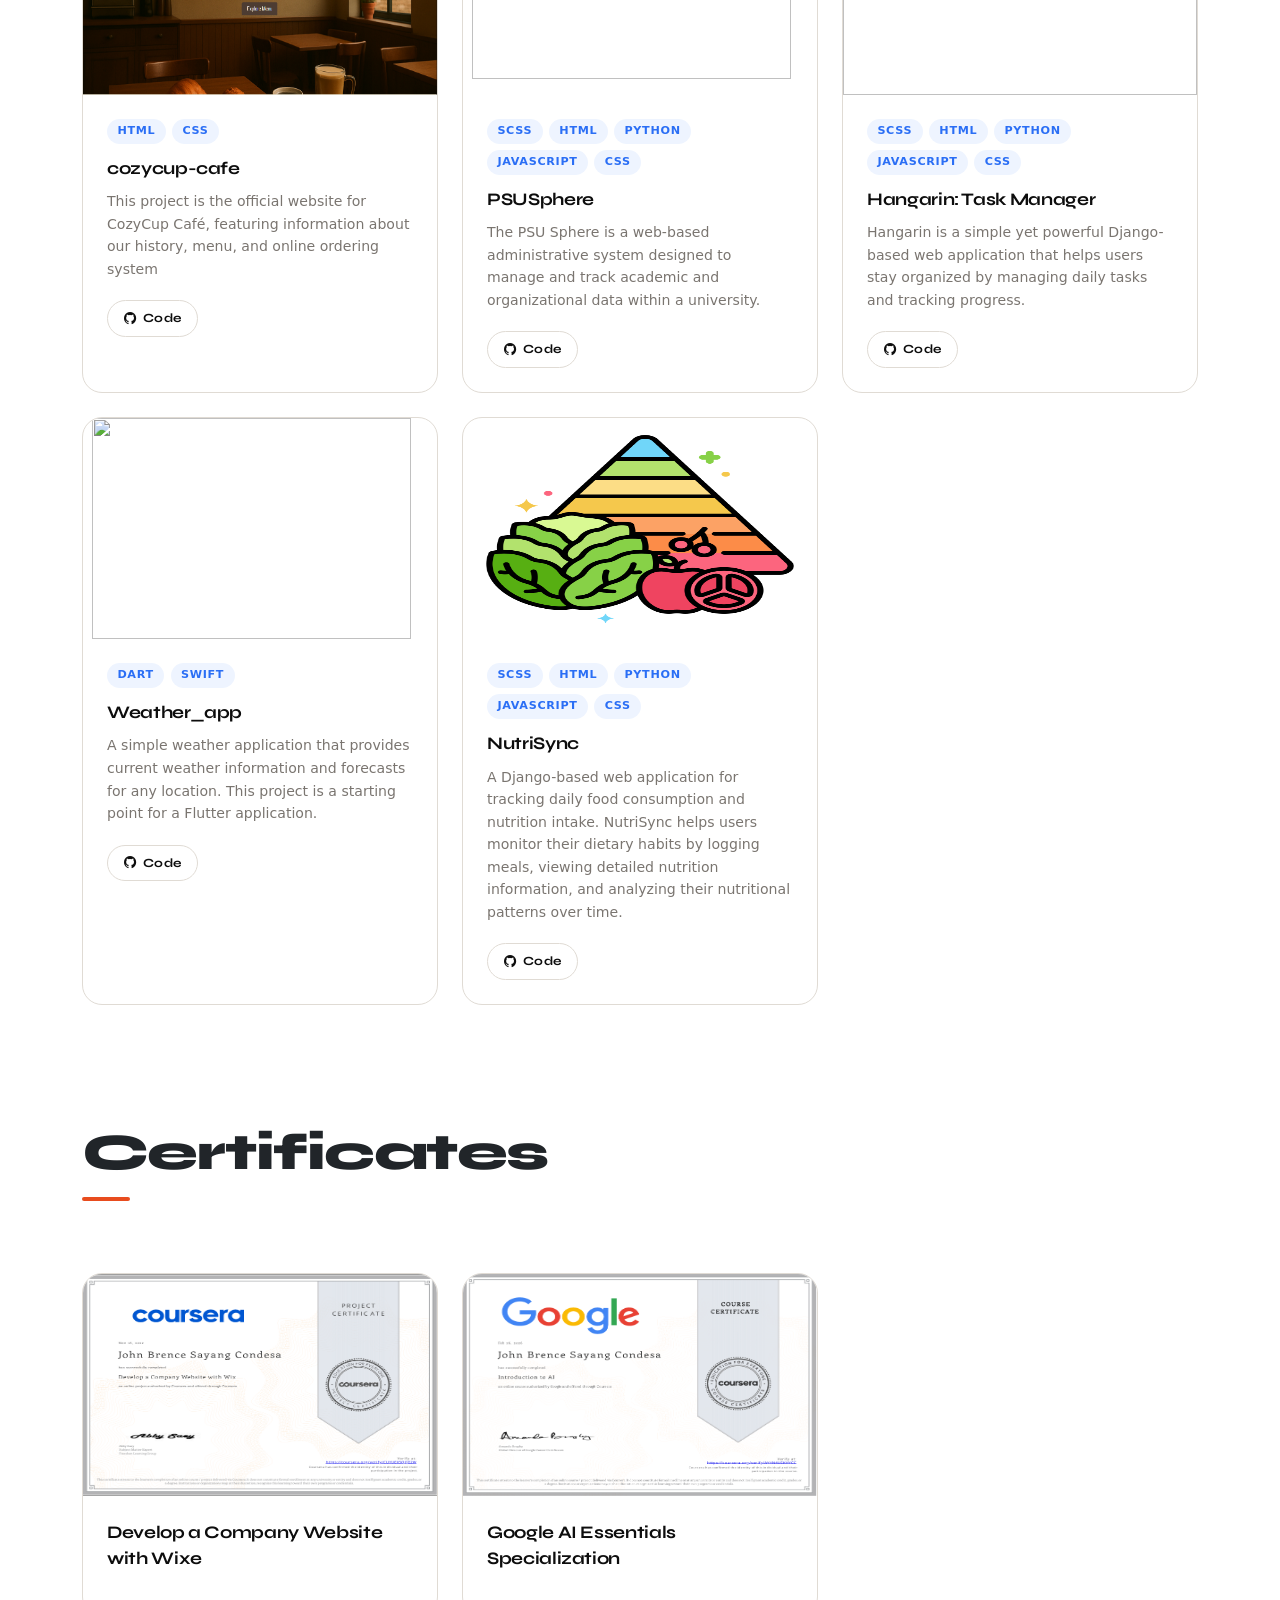
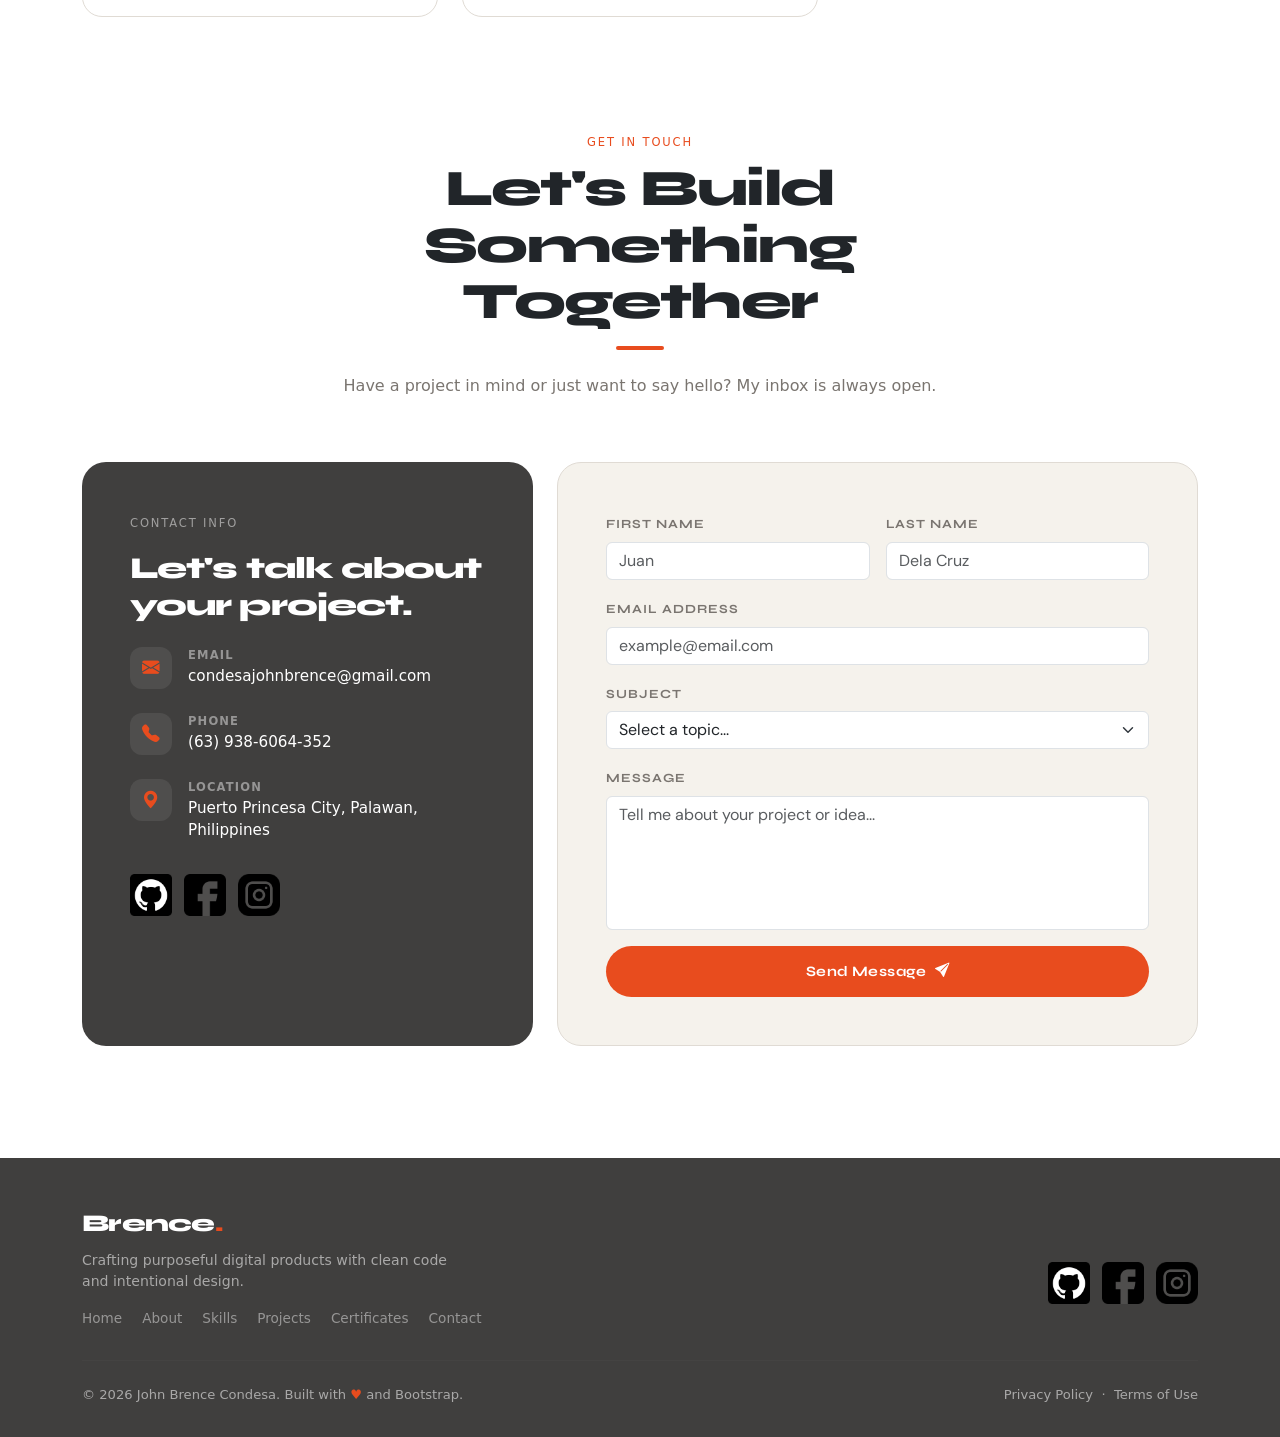
==== commit ed8a89ab: "Update image size in project card Adjusted image dimensions for project thumbnail." ====
--- a/index.html
+++ b/index.html
@@ -256,7 +256,7 @@
       </div>
       <div class="col-md-6 col-xl-4 reveal">
         <div class="project-card">
-          <div class="project-thumb-placeholder"><img src="images/nutrition.png" alt="" style="width:95%;height:100%;"></div>
+          <div class="project-thumb-placeholder"><img src="images/nutrition.png" alt="" style="width:90%;height:85%;"></div>
           <div class="project-body">
             <div class="project-tags"><span class="project-tag">SCSS</span><span class="project-tag">HTML</span><span class="project-tag">Python</span><span class="project-tag">JavaScript</span><span class="project-tag">CSS</span></div>
             <div class="project-title">NutriSync</div>
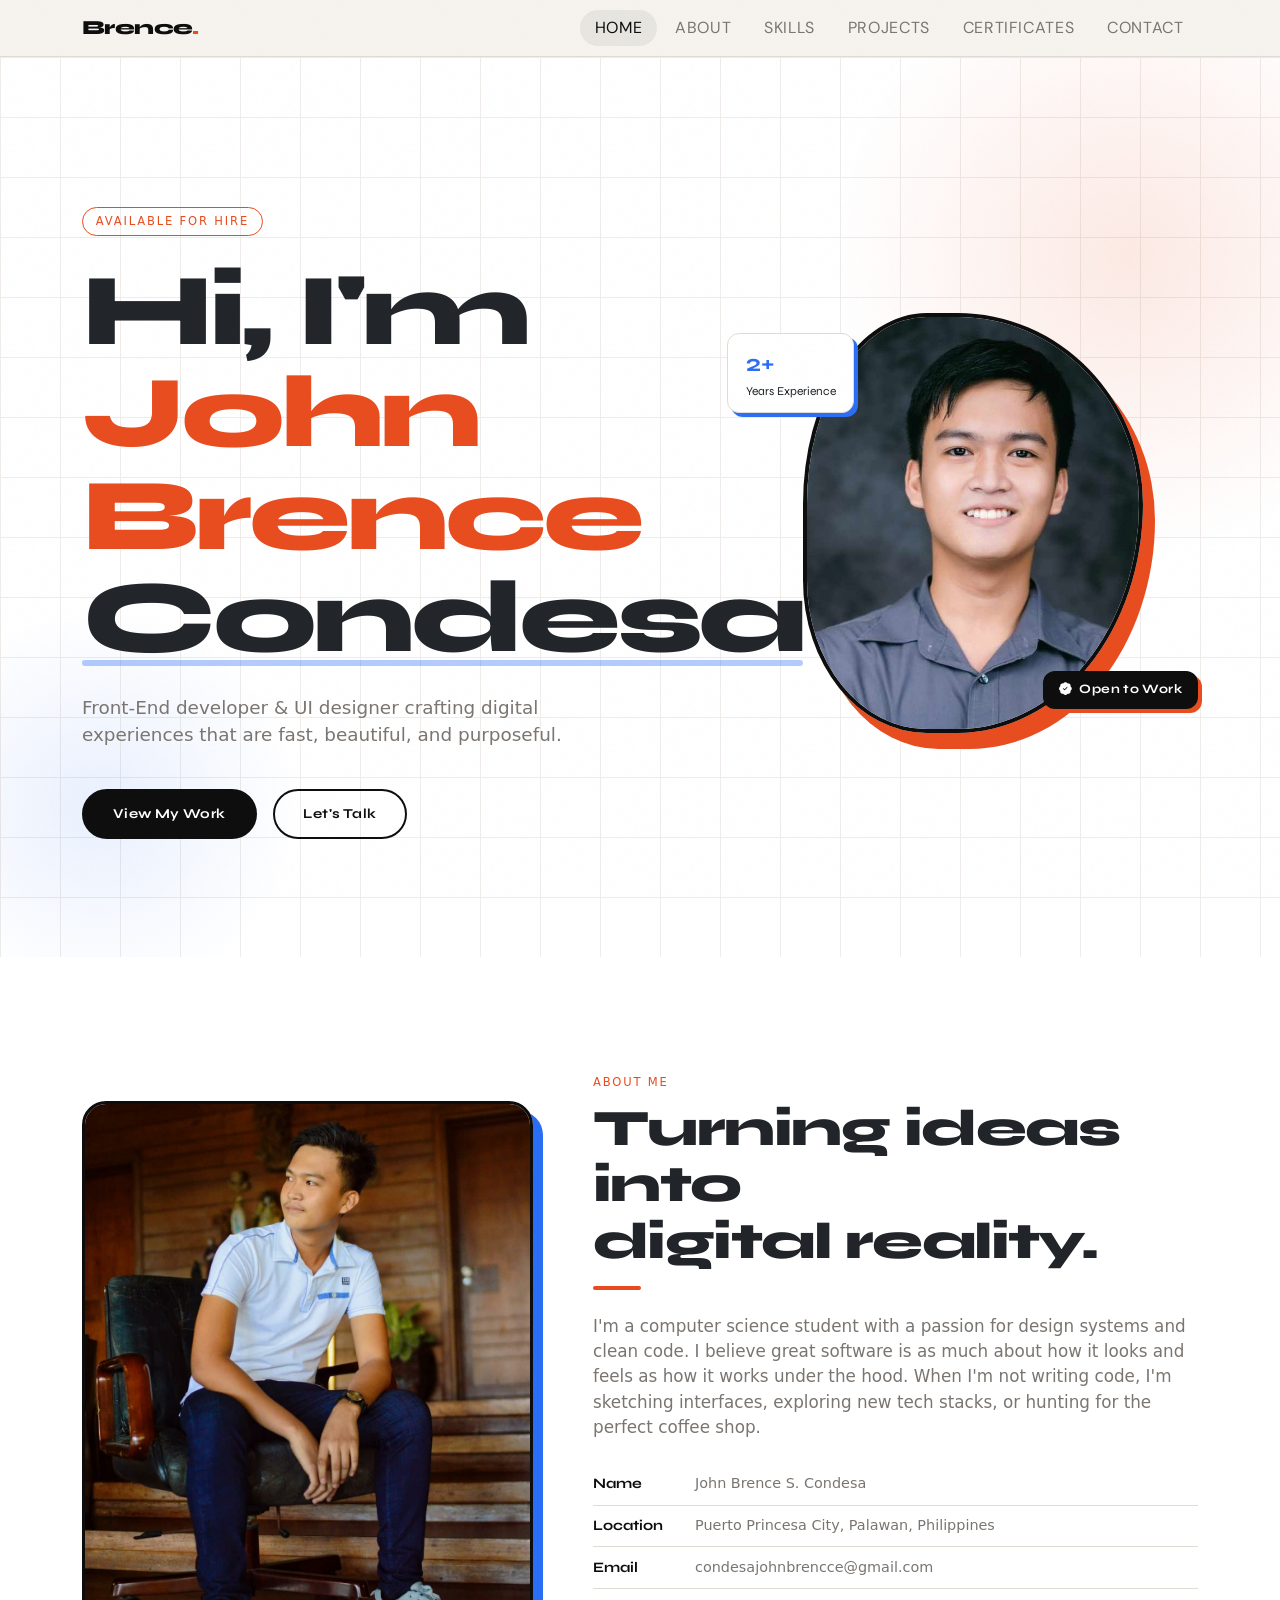
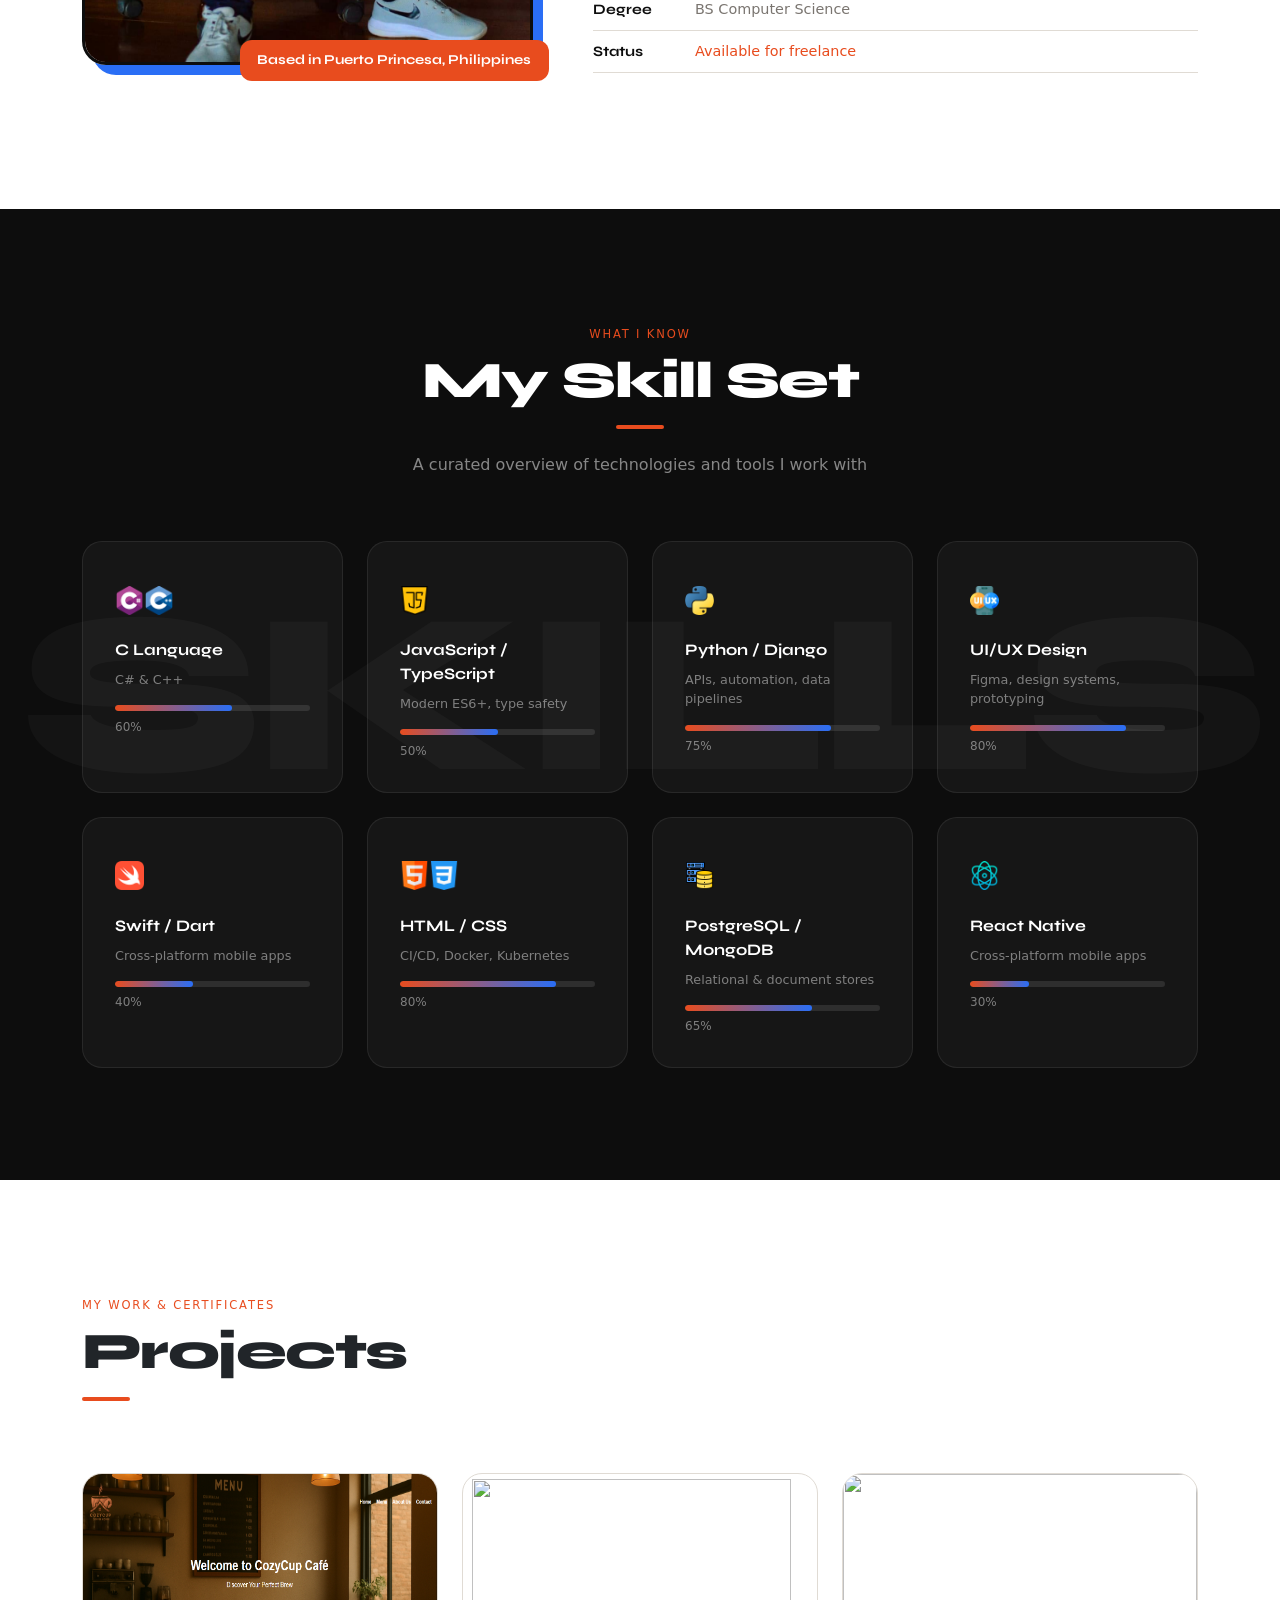
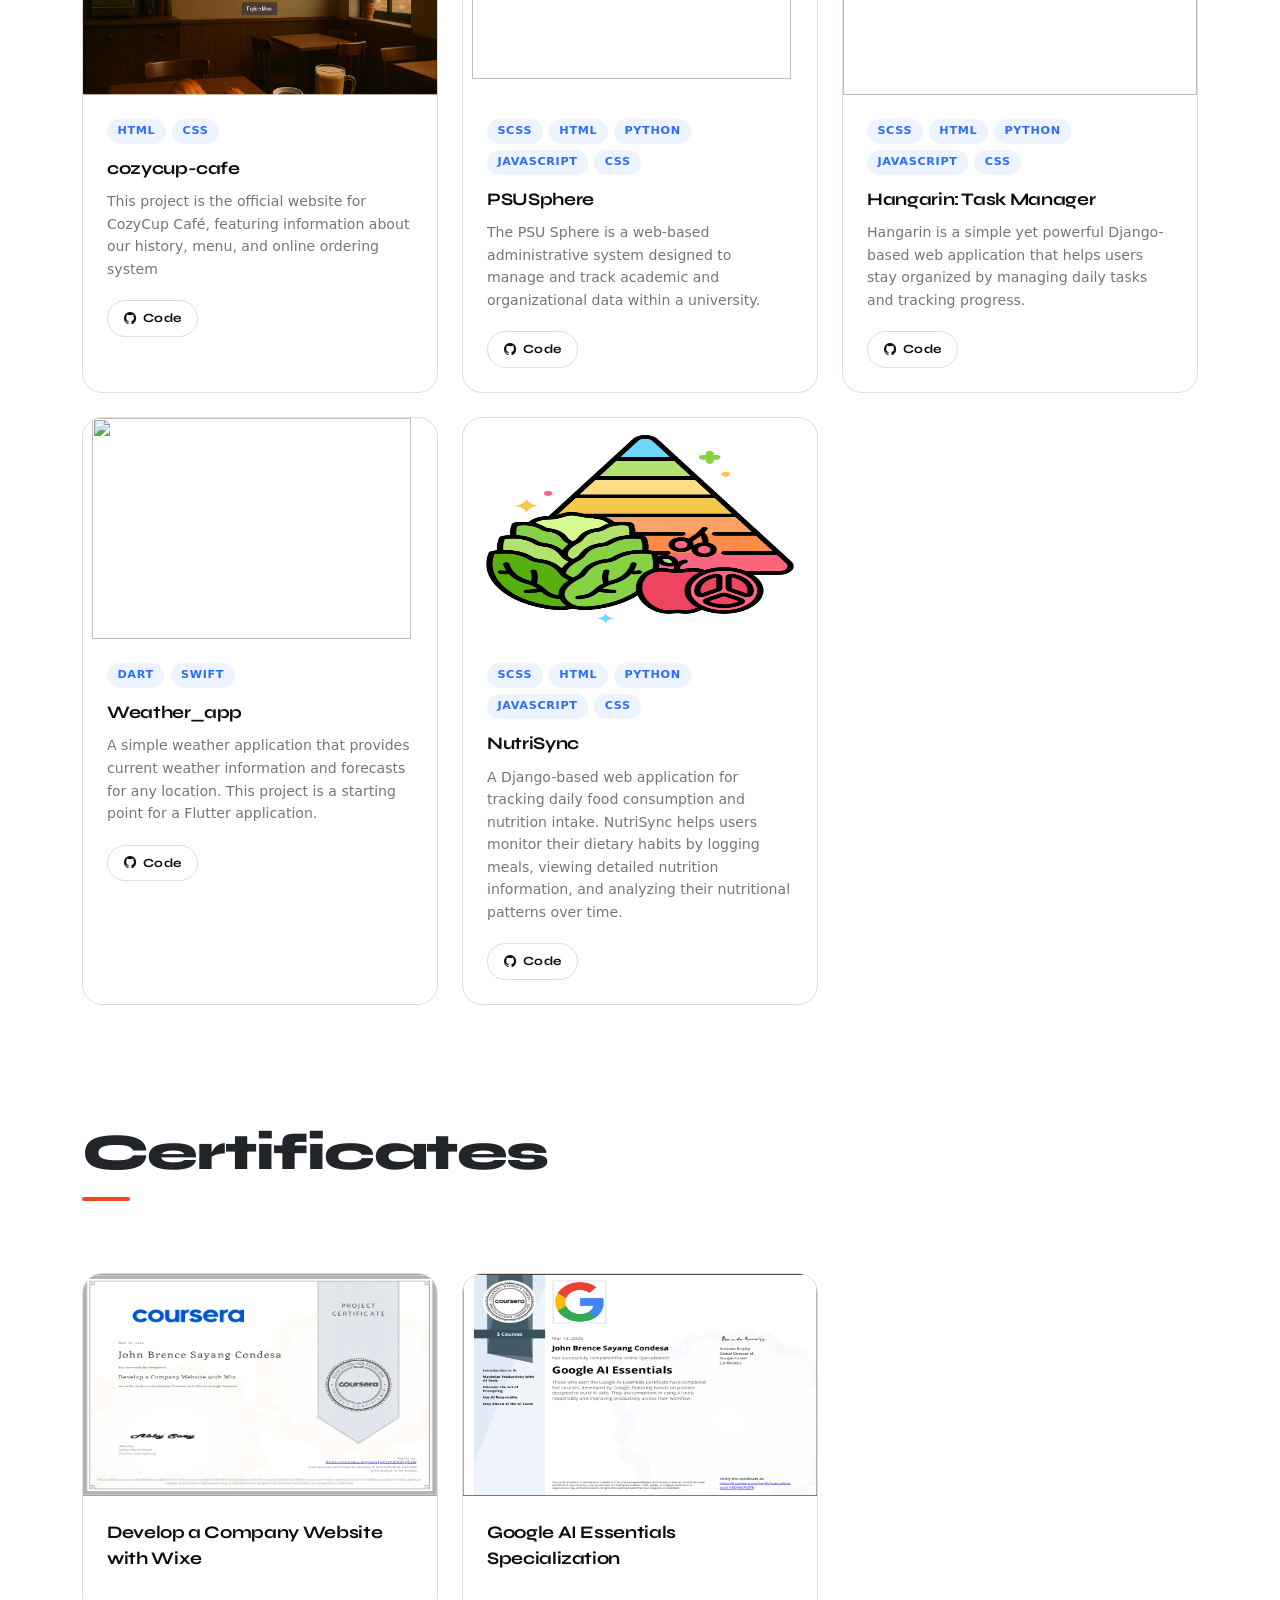
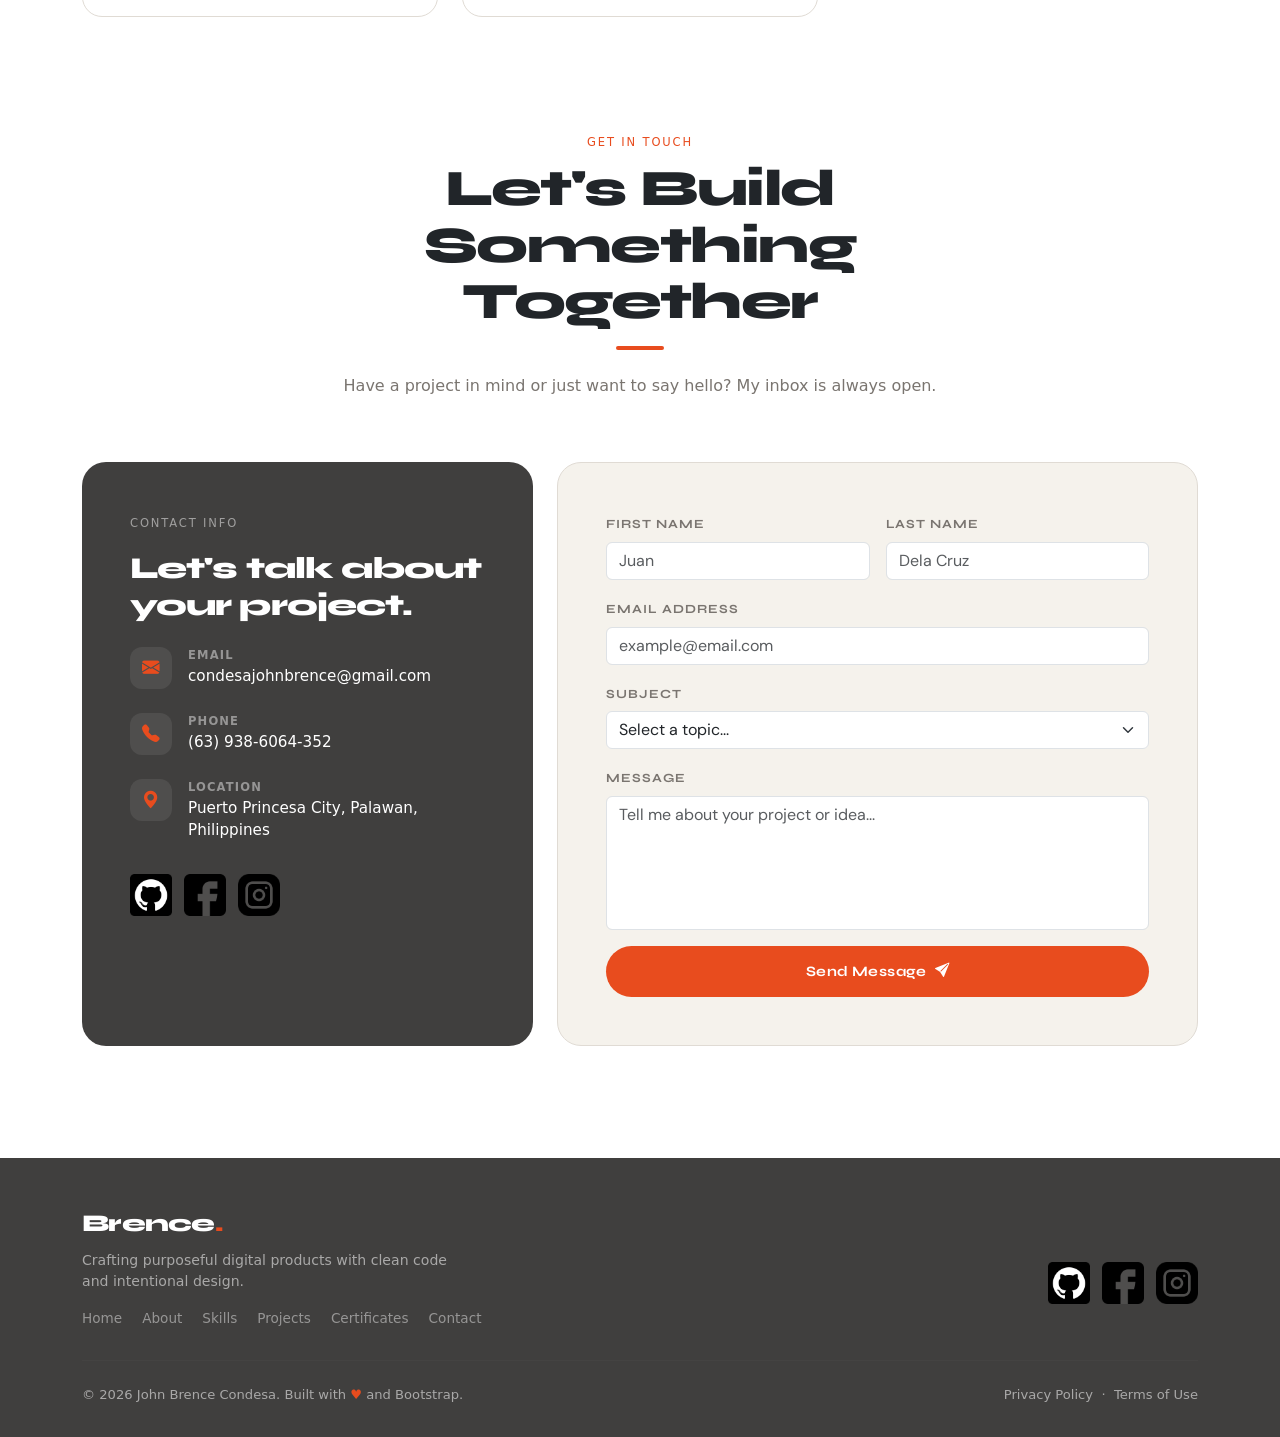
==== commit a7562898: "Update image source from p4.jpg to p3.jpg" ====
--- a/index.html
+++ b/index.html
@@ -77,7 +77,7 @@
       <div class="col-lg-5 reveal">
         <div class="about-img-wrap">
           <img
-            src="images/p4.jpg"
+            src="images/p3.jpg"
             alt="About Brence"
             class="about-img"
           />
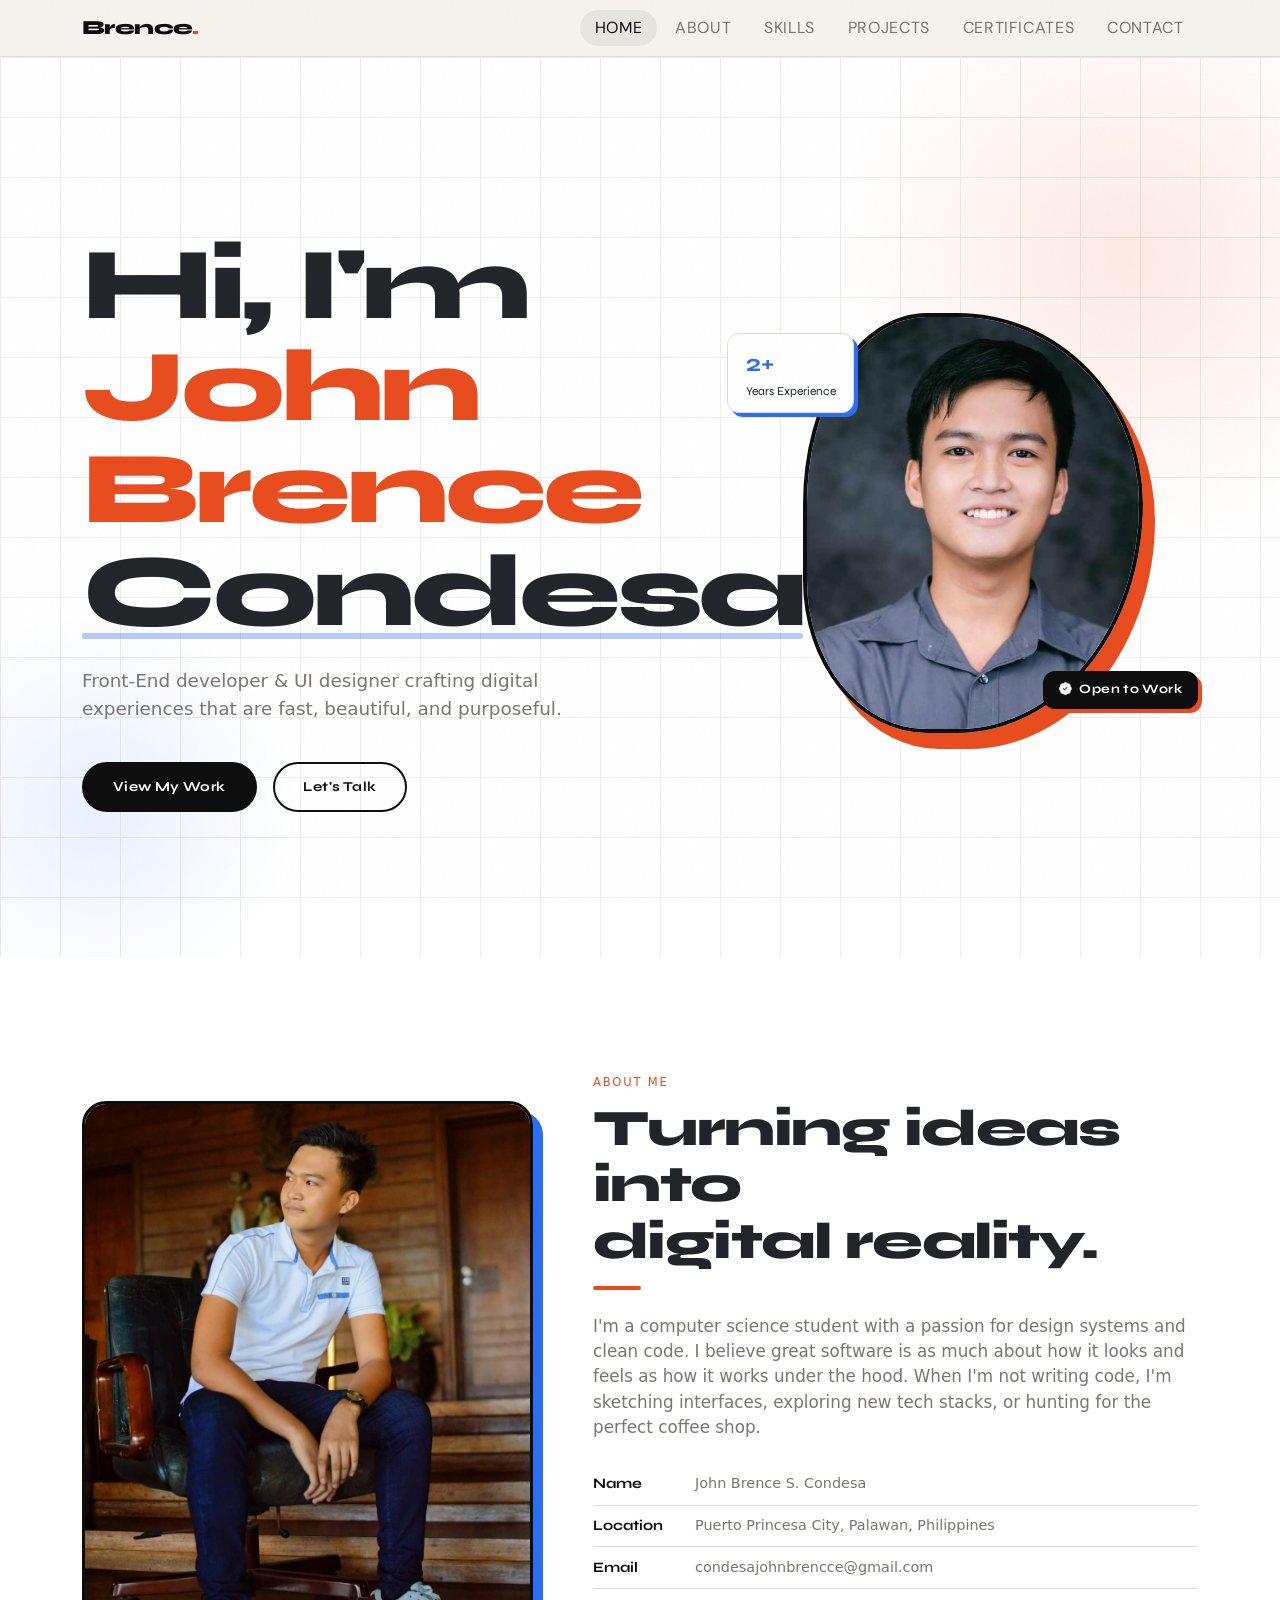
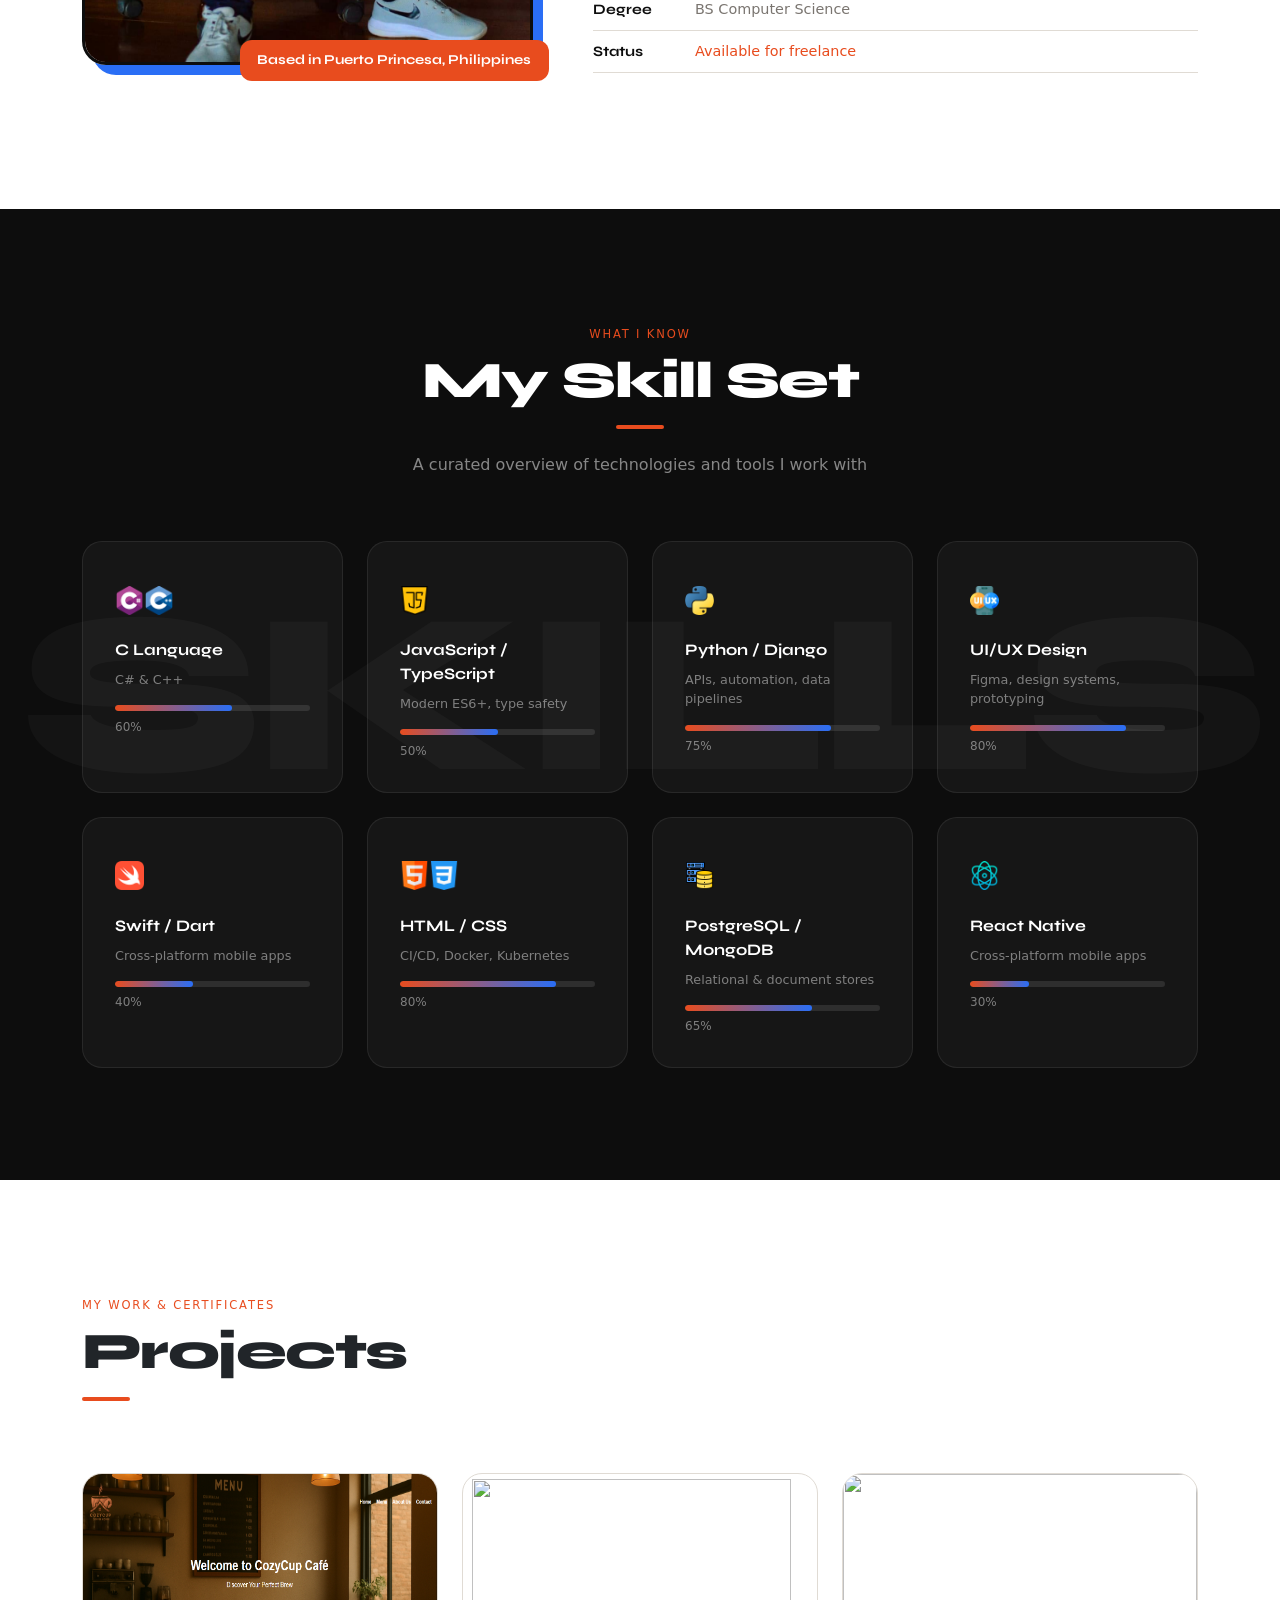
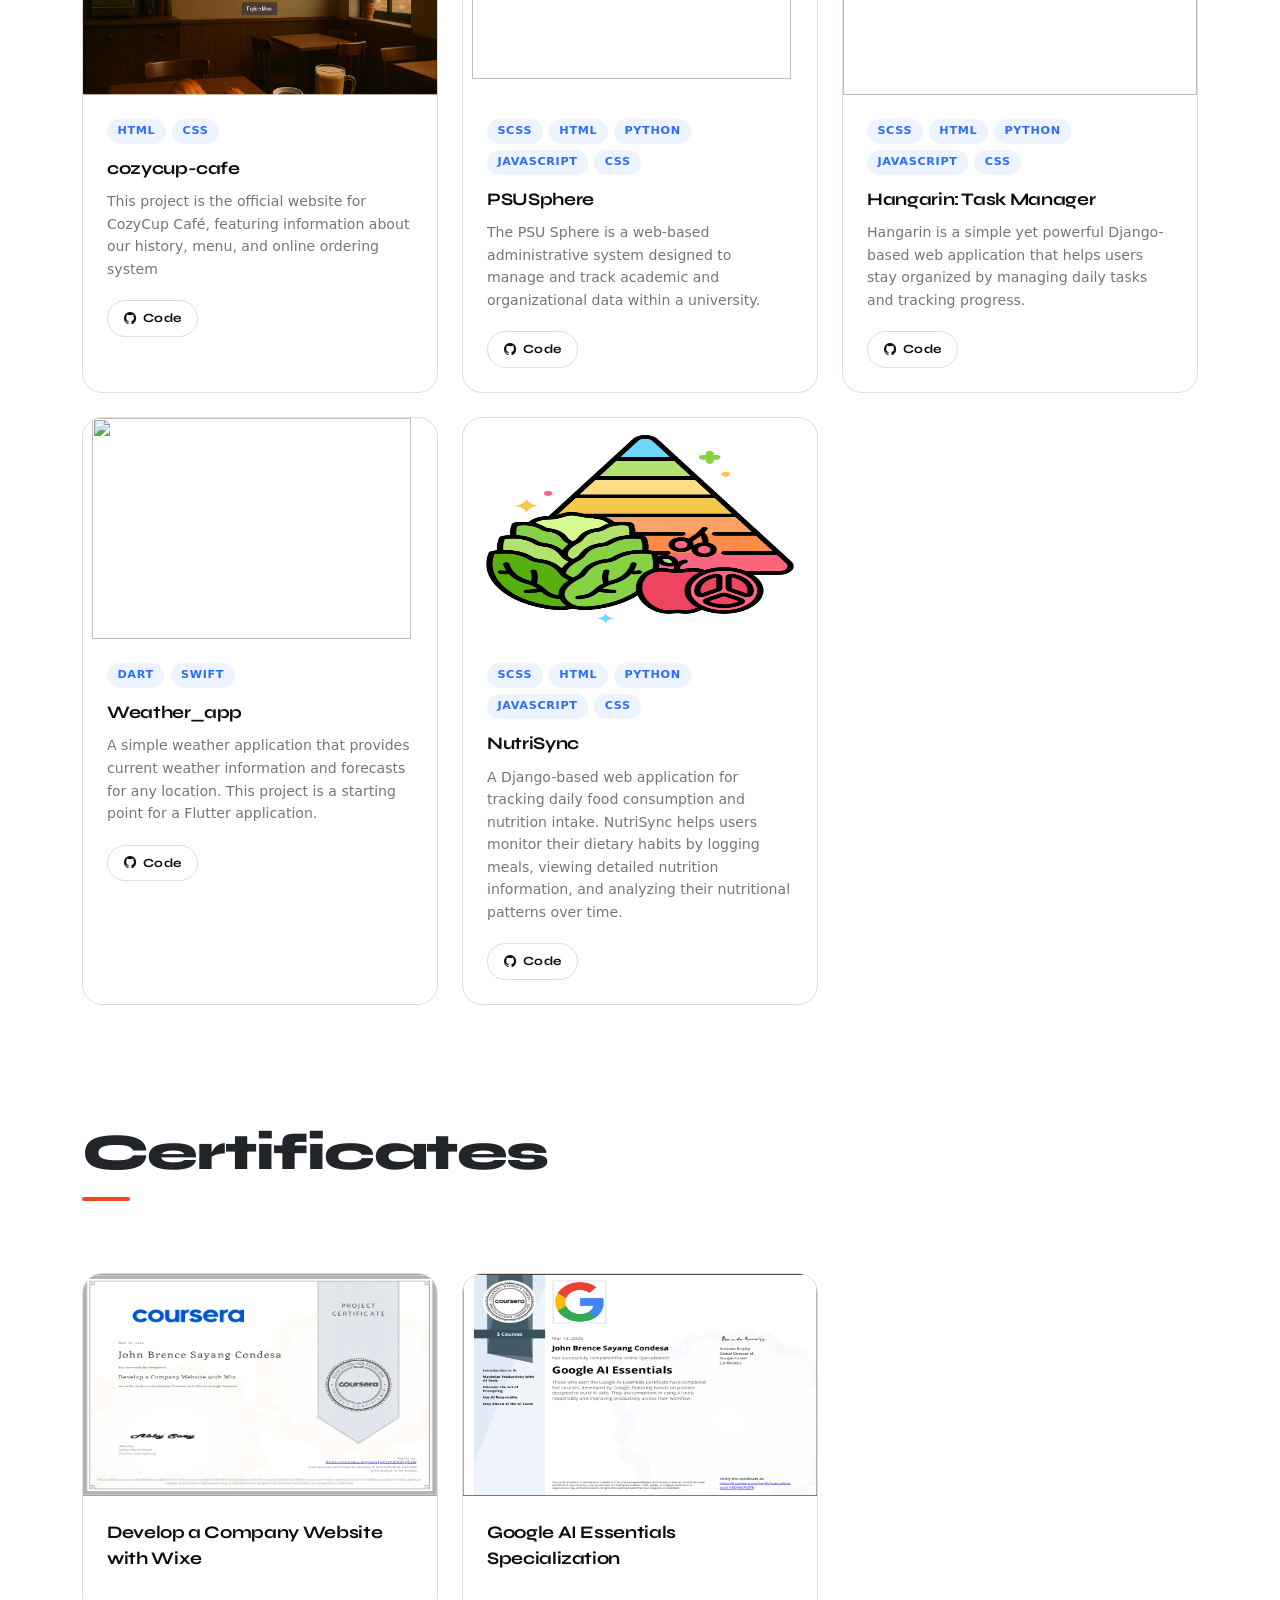
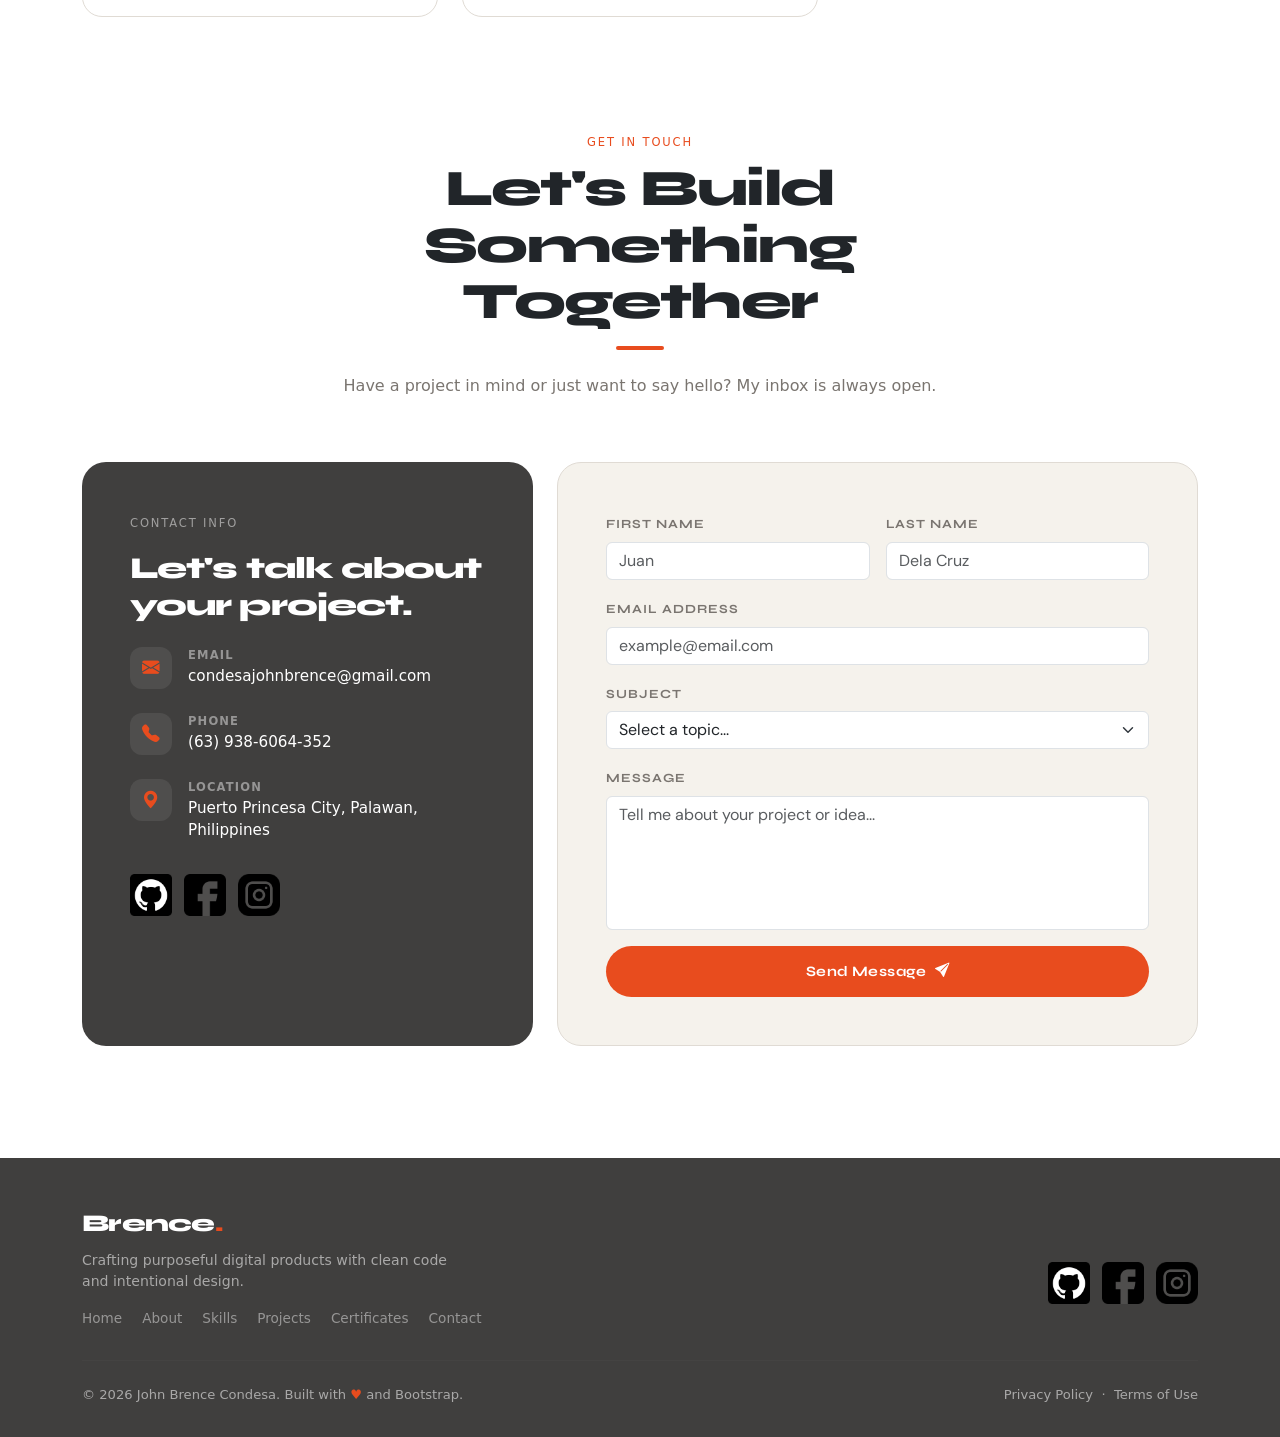
==== commit 33daf5c5: "Update index.html" ====
--- a/index.html
+++ b/index.html
@@ -39,7 +39,6 @@
   <div class="container position-relative">
     <div class="row align-items-center gy-5">
       <div class="col-lg-7 order-2 order-lg-1">
-        <span class="hero-label">Available for hire</span>
         <h1 class="hero-title">
           Hi, I'm<br>
           <span class="accent-text">John Brence</span> <span class="underline-word">Condesa</span>
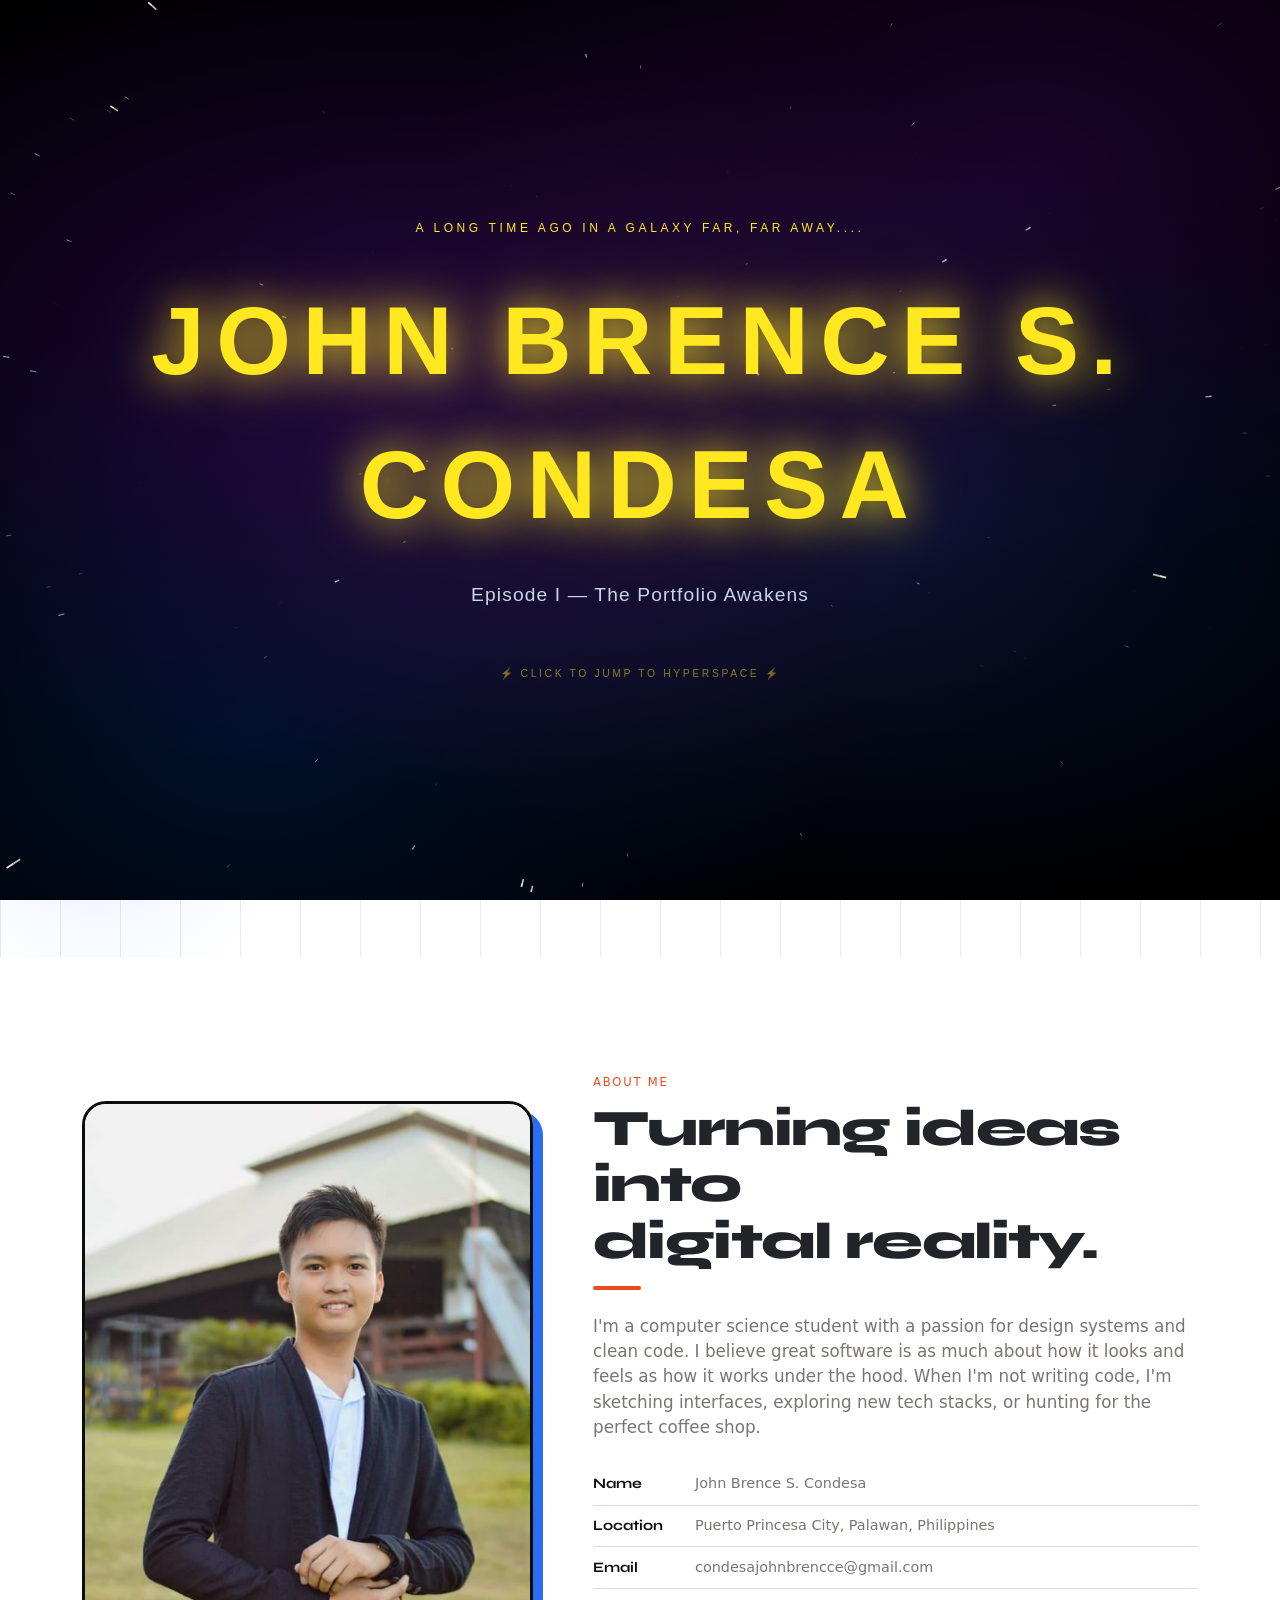
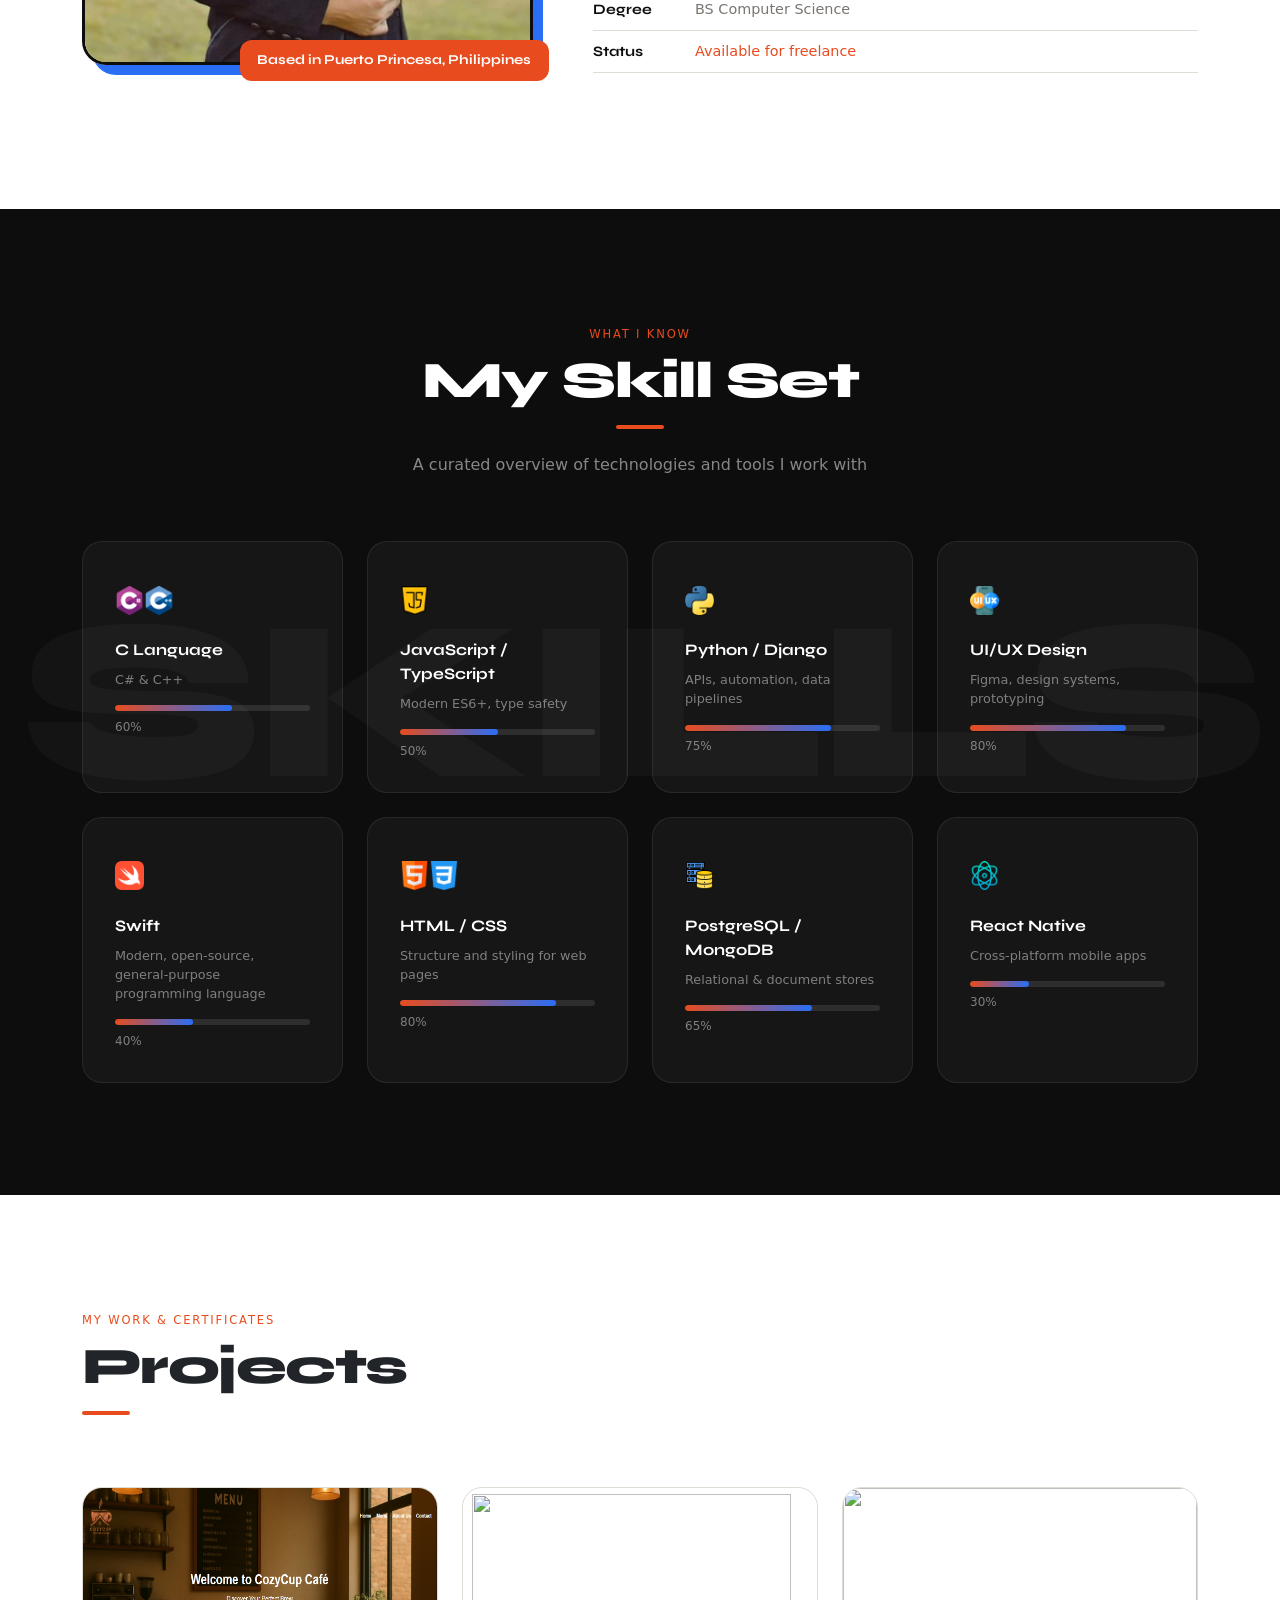
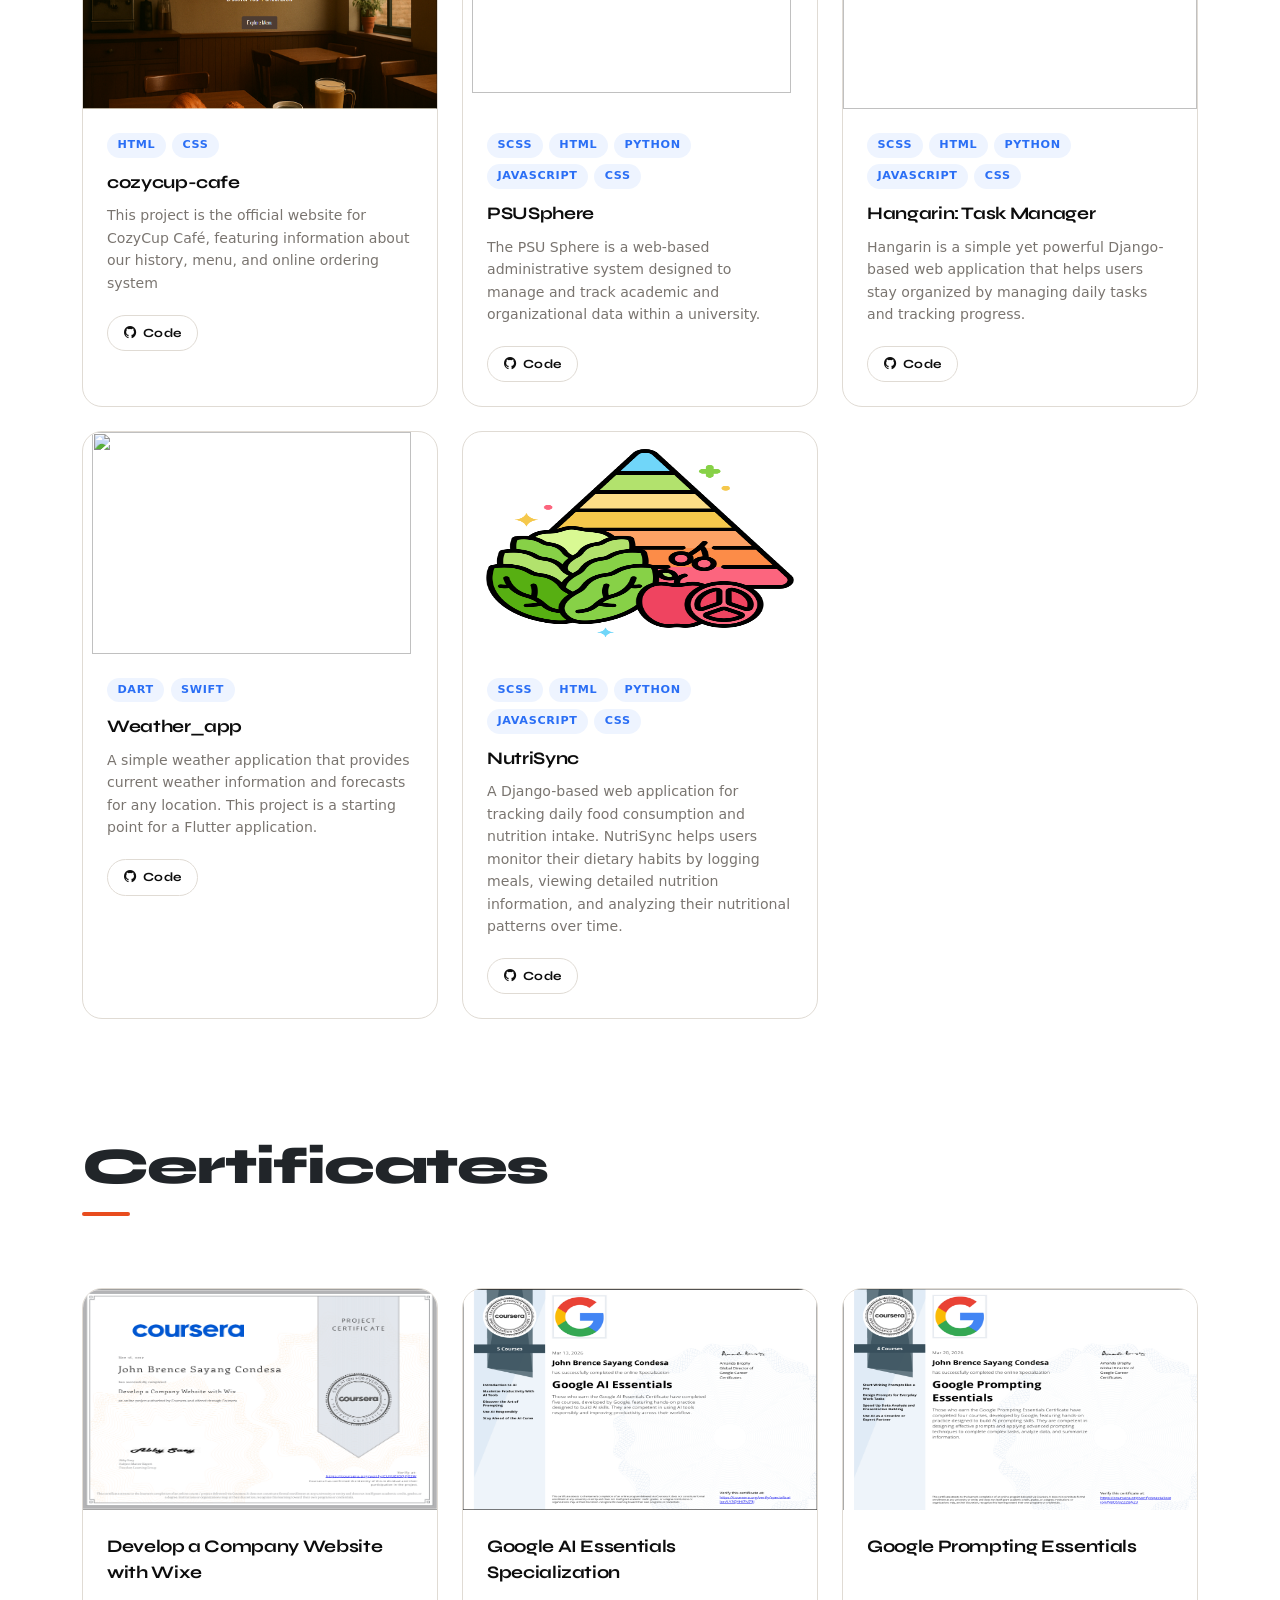
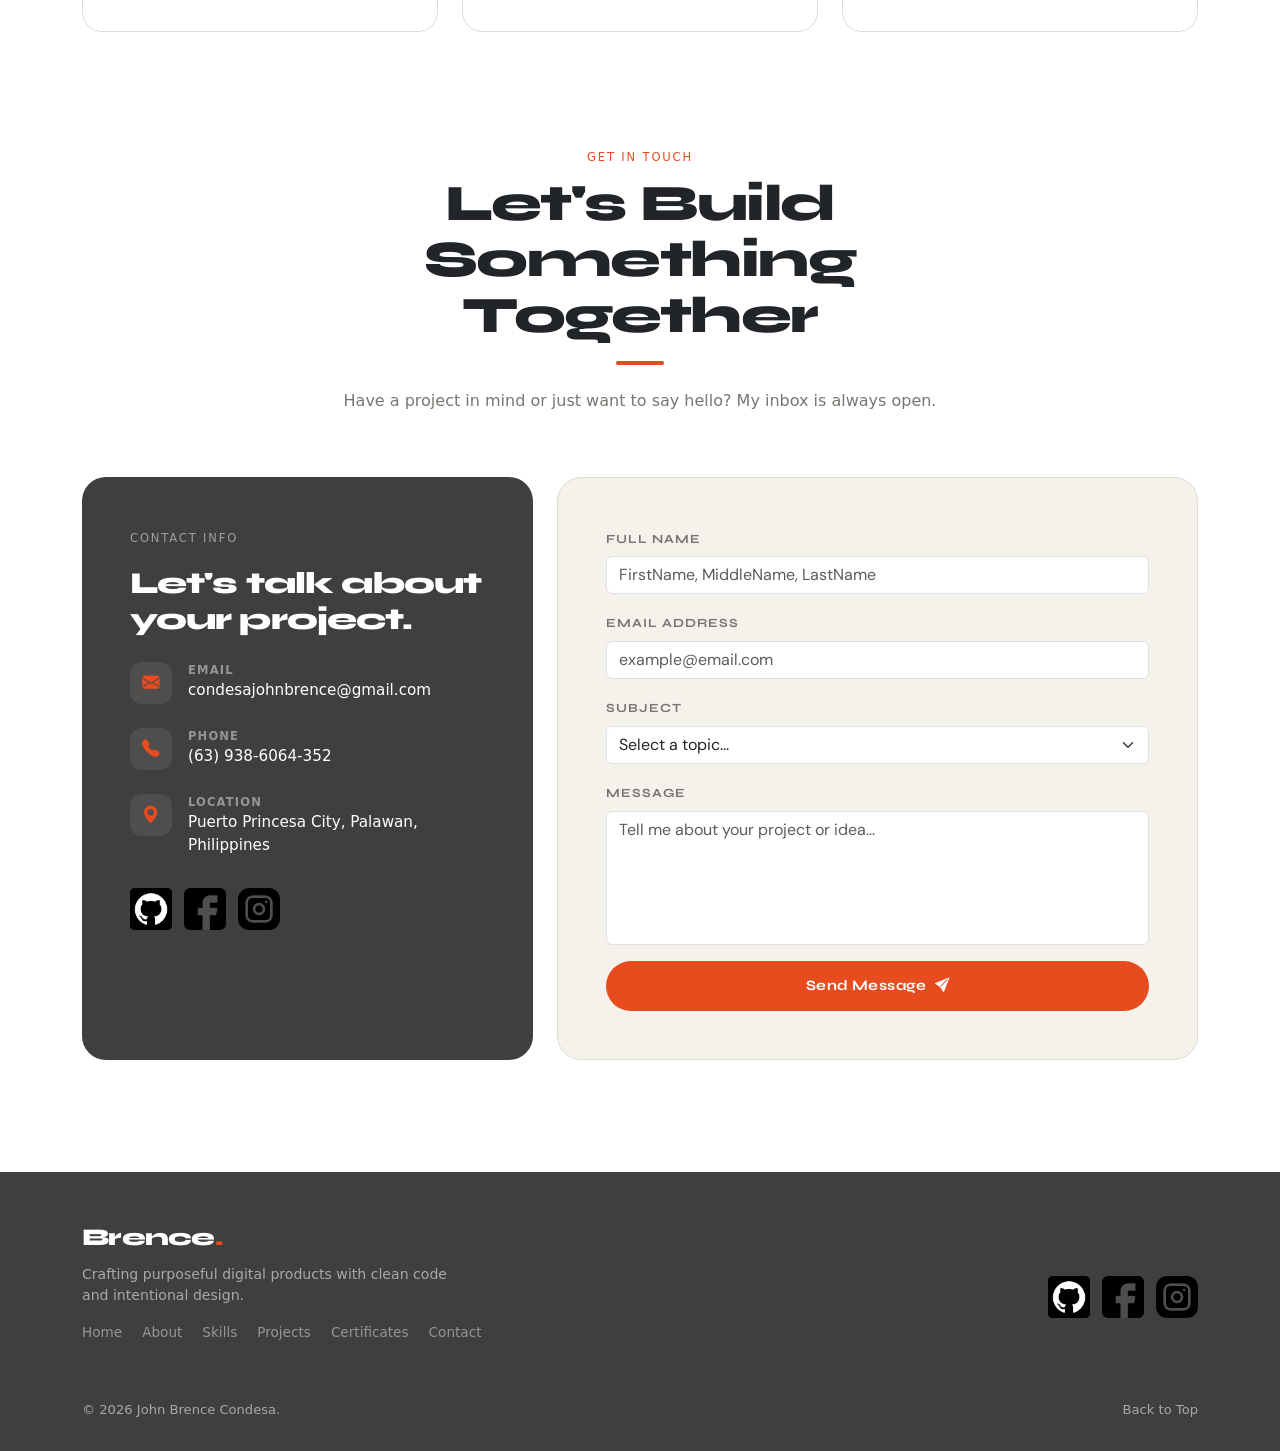
==== commit fcfda852: "Add Star Wars warp intro and update content" ====
--- a/index.html
+++ b/index.html
@@ -10,6 +10,165 @@
   <link href="https://cdn.jsdelivr.net/npm/bootstrap-icons@1.11.3/font/bootstrap-icons.css" rel="stylesheet"/>
 </head>
 <body>
+
+<!-- STAR WARS WARP INTRO -->
+<div id="sw-intro" style="position:fixed;inset:0;z-index:99999;overflow:hidden;cursor:pointer;background:#000;">
+  <canvas id="warp-canvas" style="position:absolute;inset:0;width:100%;height:100%;"></canvas>
+ 
+  <!-- Galaxy background layers -->
+  <div id="galaxy-bg" style="position:absolute;inset:0;opacity:0.55;background:
+    radial-gradient(ellipse at 30% 40%, rgba(80,20,160,0.7) 0%, transparent 55%),
+    radial-gradient(ellipse at 70% 60%, rgba(20,60,160,0.5) 0%, transparent 50%),
+    radial-gradient(ellipse at 50% 50%, rgba(160,40,80,0.3) 0%, transparent 60%),
+    radial-gradient(ellipse at 20% 80%, rgba(0,80,200,0.4) 0%, transparent 40%),
+    radial-gradient(ellipse at 80% 20%, rgba(120,20,200,0.4) 0%, transparent 40%);
+    transition: opacity 1s;">
+  </div>
+ 
+  <!-- Nebula dust -->
+  <div style="position:absolute;inset:0;background:
+    url('https://images.unsplash.com/photo-1462331940025-496dfbfc7564?w=1600&q=80&auto=format&fit=crop') center/cover no-repeat;
+    opacity:0.18;mix-blend-mode:screen;"></div>
+ 
+  <!-- Content -->
+  <div id="intro-content" style="position:relative;z-index:2;display:flex;align-items:center;justify-content:center;flex-direction:column;height:100%;padding:2rem;text-align:center;">
+    <div id="intro-long-ago" style="color:#ffe81f;font-family:'Orbitron',sans-serif;font-size:0.75rem;letter-spacing:0.3em;margin-bottom:2rem;opacity:0;transition:opacity 1s 0.5s;">
+      A LONG TIME AGO IN A GALAXY FAR, FAR AWAY....
+    </div>
+    <div id="intro-title" style="font-family:'Orbitron',sans-serif;font-weight:900;font-size:clamp(2.5rem,9vw,6rem);color:#ffe81f;letter-spacing:0.12em;text-shadow:0 0 40px rgba(255,232,31,0.9),0 0 80px rgba(255,232,31,0.4);opacity:0;transform:scale(1.5);transition:opacity 1s 1.2s, transform 1.5s 1.2s cubic-bezier(0.16,1,0.3,1);">
+      JOHN BRENCE S. CONDESA
+    </div>
+    <div id="intro-sub" style="color:#c8d8e8;font-family:'Exo 2',sans-serif;font-size:clamp(0.85rem,2vw,1.2rem);margin-top:1.5rem;opacity:0;transition:opacity 1s 2.2s;letter-spacing:0.06em;">
+      Episode I — The Portfolio Awakens
+    </div>
+    <div id="intro-hint" style="margin-top:3.5rem;color:rgba(255,232,31,0.5);font-family:'Orbitron',sans-serif;font-size:0.65rem;letter-spacing:0.25em;opacity:0;transition:opacity 0.8s 3s;animation:none;" class="blink-hint">
+      ⚡ CLICK TO JUMP TO HYPERSPACE ⚡
+    </div>
+  </div>
+ 
+  <style>
+    @keyframes blinkHint { 0%,100%{opacity:0.35} 50%{opacity:1} }
+    .blink-hint { animation: blinkHint 1.8s infinite; }
+  </style>
+</div>
+ 
+<script>
+(function() {
+  // WARP CANVAS
+  const canvas = document.getElementById('warp-canvas');
+  const ctx = canvas.getContext('2d');
+  let W, H, stars = [], animId, warping = false, warpProgress = 0;
+  const NUM_STARS = 320;
+ 
+  function resize() {
+    W = canvas.width = window.innerWidth;
+    H = canvas.height = window.innerHeight;
+  }
+ 
+  function Star() {
+    this.reset = function(born) {
+      this.x = (Math.random() - 0.5) * W;
+      this.y = (Math.random() - 0.5) * H;
+      this.z = born ? Math.random() * W : W;
+      this.pz = this.z;
+      this.color = Math.random() > 0.85
+        ? `hsl(${200 + Math.random()*60},100%,90%)`
+        : `hsl(${40 + Math.random()*20},100%,90%)`;
+    };
+    this.reset(false);
+  }
+ 
+  function initStars() {
+    stars = [];
+    for (let i = 0; i < NUM_STARS; i++) {
+      const s = new Star();
+      s.reset(true);
+      stars.push(s);
+    }
+  }
+ 
+  function draw() {
+    ctx.fillStyle = warping ? `rgba(0,0,0,${0.12 + warpProgress * 0.4})` : 'rgba(0,0,0,0.18)';
+    ctx.fillRect(0, 0, W, H);
+ 
+    const cx = W / 2, cy = H / 2;
+    const speed = warping ? 28 + warpProgress * 180 : 3.5;
+ 
+    for (let s of stars) {
+      s.pz = s.z;
+      s.z -= speed;
+ 
+      if (s.z <= 0) { s.reset(false); s.pz = s.z = W; }
+ 
+      const sx = (s.x / s.z) * W + cx;
+      const sy = (s.y / s.z) * H + cy;
+      const px = (s.x / s.pz) * W + cx;
+      const py = (s.y / s.pz) * H + cy;
+ 
+      const size = Math.max(0.3, (1 - s.z / W) * (warping ? 4 : 2.5));
+      const alpha = Math.min(1, (1 - s.z / W) * 1.8);
+ 
+      ctx.beginPath();
+      ctx.moveTo(px, py);
+      ctx.lineTo(sx, sy);
+      ctx.strokeStyle = s.color.replace(')', `,${alpha})`).replace('hsl', 'hsla');
+      ctx.lineWidth = size;
+      ctx.stroke();
+    }
+ 
+    if (warping) {
+      warpProgress = Math.min(1, warpProgress + 0.025);
+      // Blue hyperspace vignette
+      const grad = ctx.createRadialGradient(cx, cy, 0, cx, cy, Math.max(W, H) * 0.7);
+      grad.addColorStop(0, `rgba(0,100,255,${warpProgress * 0.15})`);
+      grad.addColorStop(0.5, `rgba(0,50,200,${warpProgress * 0.1})`);
+      grad.addColorStop(1, `rgba(0,0,80,${warpProgress * 0.5})`);
+      ctx.fillStyle = grad;
+      ctx.fillRect(0, 0, W, H);
+ 
+      if (warpProgress >= 1) {
+        setTimeout(exitIntro, 200);
+        return;
+      }
+    }
+ 
+    animId = requestAnimationFrame(draw);
+  }
+ 
+  function exitIntro() {
+    cancelAnimationFrame(animId);
+    const intro = document.getElementById('sw-intro');
+    intro.style.transition = 'opacity 0.6s';
+    intro.style.opacity = '0';
+    setTimeout(() => { intro.style.display = 'none'; }, 650);
+  }
+ 
+  // Click triggers hyperspace warp
+  document.getElementById('sw-intro').addEventListener('click', function() {
+    if (warping) return;
+    warping = true;
+    warpProgress = 0;
+  });
+ 
+  // Fade in intro elements
+  window.addEventListener('DOMContentLoaded', function() {
+    resize();
+    initStars();
+    draw();
+    setTimeout(() => { document.getElementById('intro-long-ago').style.opacity = '1'; }, 500);
+    setTimeout(() => {
+      const t = document.getElementById('intro-title');
+      t.style.opacity = '1';
+      t.style.transform = 'scale(1)';
+    }, 1200);
+    setTimeout(() => { document.getElementById('intro-sub').style.opacity = '1'; }, 2200);
+    setTimeout(() => { document.getElementById('intro-hint').style.opacity = '1'; }, 3000);
+  });
+ 
+  window.addEventListener('resize', () => { resize(); initStars(); });
+})();
+</script>
+
 
 <!-- NAVBAR -->
 <nav class="navbar navbar-expand-lg">
@@ -76,7 +235,7 @@
       <div class="col-lg-5 reveal">
         <div class="about-img-wrap">
           <img
-            src="images/p3.jpg"
+            src="images/p4.jpg"
             alt="About Brence"
             class="about-img"
           />
@@ -153,8 +312,8 @@
       <div class="col-sm-6 col-lg-3 reveal">
         <div class="skill-card">
           <span class="skill-icon"><img src="images/swift.png" alt="" style="width:15%;height:15%;"></span>
-          <div class="skill-name">Swift / Dart</div>
-          <p style="font-size:0.8rem;color:rgba(255,255,255,0.45);font-weight:300;">Cross-platform mobile apps</p>
+          <div class="skill-name">Swift</div>
+          <p style="font-size:0.8rem;color:rgba(255,255,255,0.45);font-weight:300;">Modern, open-source, general-purpose programming language</p>
           <div class="skill-bar-track"><div class="skill-bar-fill" data-width="40" style="width:0%"></div></div>
           <div class="skill-pct">40%</div>
         </div>
@@ -163,7 +322,7 @@
         <div class="skill-card">
           <span class="skill-icon"><img src="images/html.png" alt="" style="width:15%;height:15%;"><img src="images/css-3.png" alt="" style="width:15%;height:15%;"></span>
           <div class="skill-name">HTML / CSS</div>
-          <p style="font-size:0.8rem;color:rgba(255,255,255,0.45);font-weight:300;">CI/CD, Docker, Kubernetes</p>
+          <p style="font-size:0.8rem;color:rgba(255,255,255,0.45);font-weight:300;">Structure and styling for web pages</p>
           <div class="skill-bar-track"><div class="skill-bar-fill" data-width="80" style="width:0%"></div></div>
           <div class="skill-pct">80%</div>
         </div>
@@ -294,6 +453,15 @@
           <div class="project-thumb-placeholder"><img src="images/c2.png" alt="" style="width:100%;height:100%;"></div>
           <div class="project-body">
             <div class="project-title">Google AI Essentials Specialization</div>
+            <p class="project-desc"></p>
+          </div>
+        </div>
+      </div>
+      <div class="col-md-6 col-xl-4 reveal">
+        <div class="project-card">
+          <div class="project-thumb-placeholder"><img src="images/c3.png" alt="" style="width:100%;height:100%;"></div>
+          <div class="project-body">
+            <div class="project-title">Google Prompting Essentials</div>
             <p class="project-desc"></p>
           </div>
         </div>
@@ -350,13 +518,9 @@
       <div class="col-lg-7 reveal">
         <div class="contact-form-wrap">
           <div class="row g-3">
-            <div class="col-sm-6">
-              <label class="form-label">First Name</label>
-              <input type="text" class="form-control" placeholder="Juan">
-            </div>
-            <div class="col-sm-6">
-              <label class="form-label">Last Name</label>
-              <input type="text" class="form-control" placeholder="Dela Cruz">
+            <div class="col-12">
+              <label class="form-label">Full Name</label>
+              <input type="text" class="form-control" placeholder="FirstName, MiddleName, LastName">
             </div>
             <div class="col-12">
               <label class="form-label">Email Address</label>
@@ -417,12 +581,10 @@
     <hr class="footer-divider"/>
     <div class="row align-items-center">
       <div class="col-md-6 footer-copy">
-        &copy; 2026 John Brence Condesa. Built with <span style="color:var(--accent)">&#9829;</span> and Bootstrap.
+        &copy; 2026 John Brence Condesa.
       </div>
       <div class="col-md-6 text-md-end footer-copy mt-2 mt-md-0">
-        <a href="#" style="color:inherit;text-decoration:none;">Privacy Policy</a>
-        &nbsp;&middot;&nbsp;
-        <a href="#" style="color:inherit;text-decoration:none;">Terms of Use</a>
+        <a href="#home" style="color:inherit;text-decoration:none;">Back to Top</a>
       </div>
     </div>
   </div>
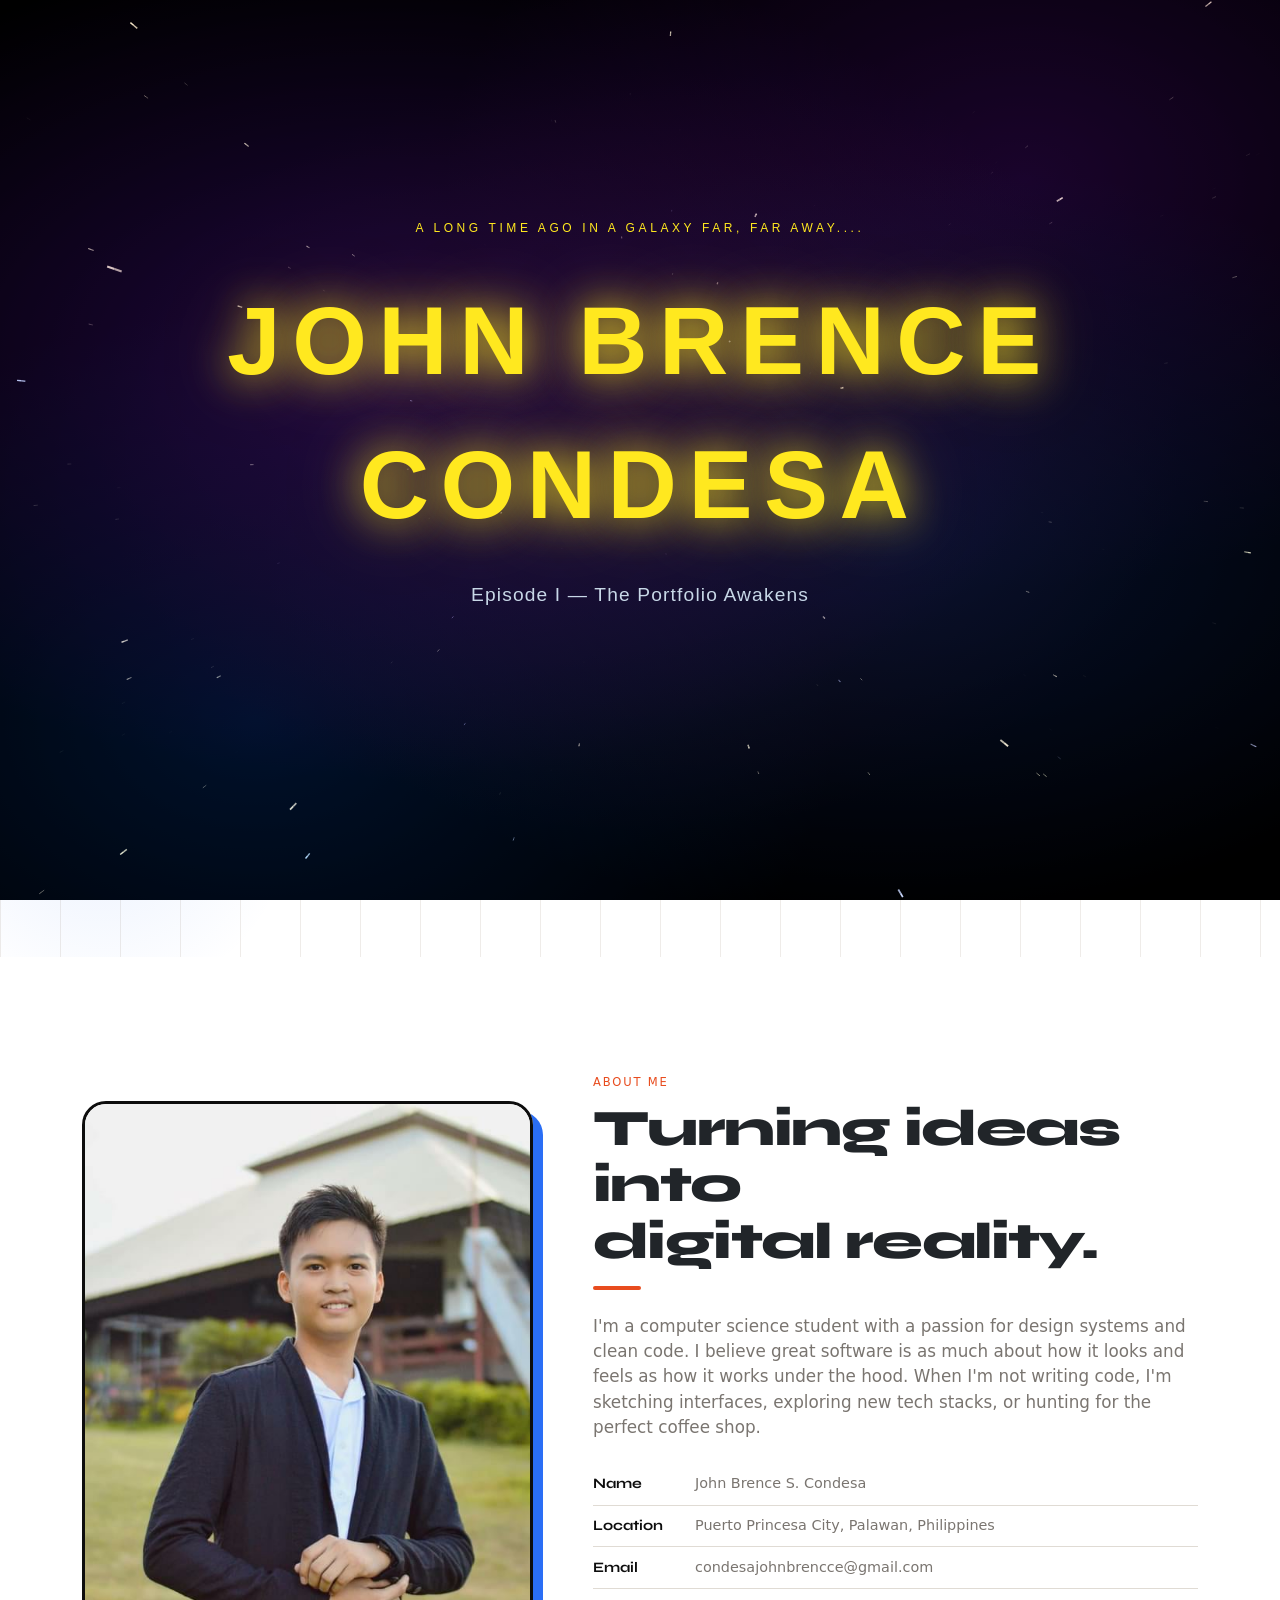
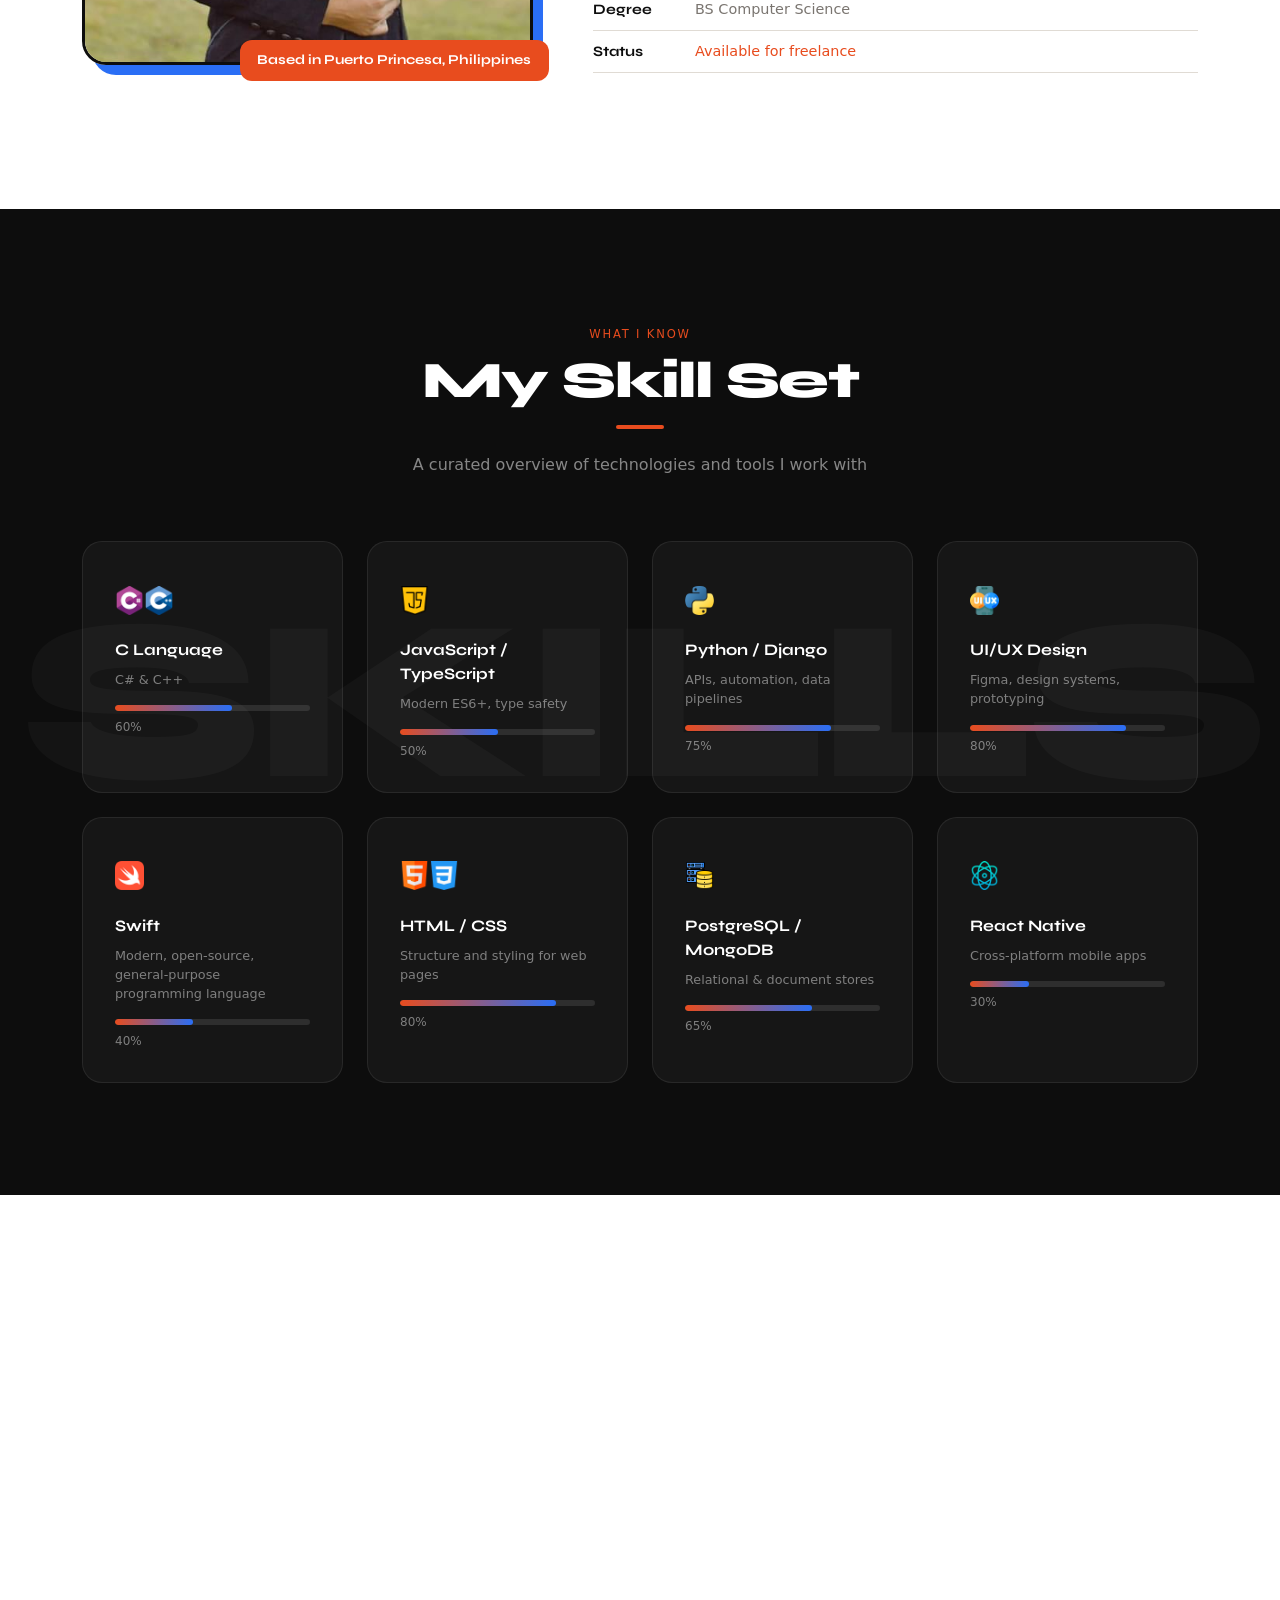
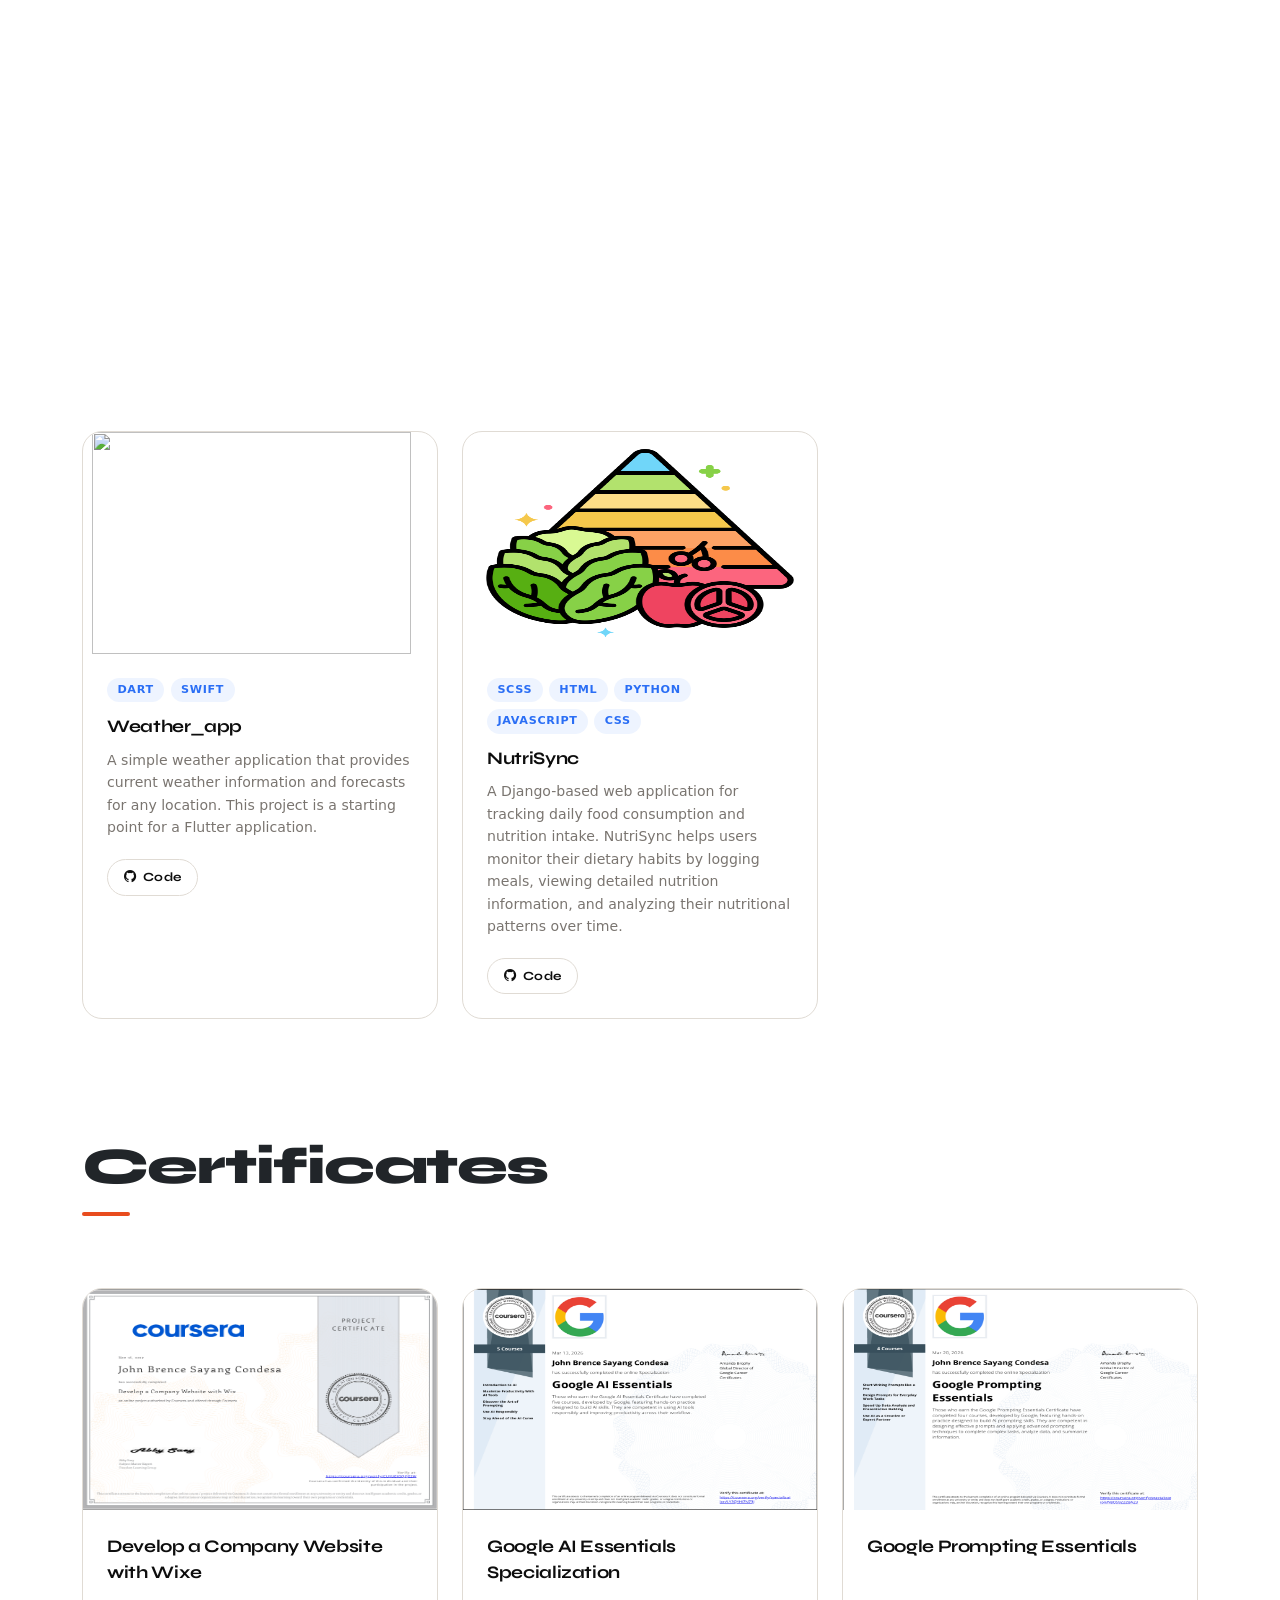
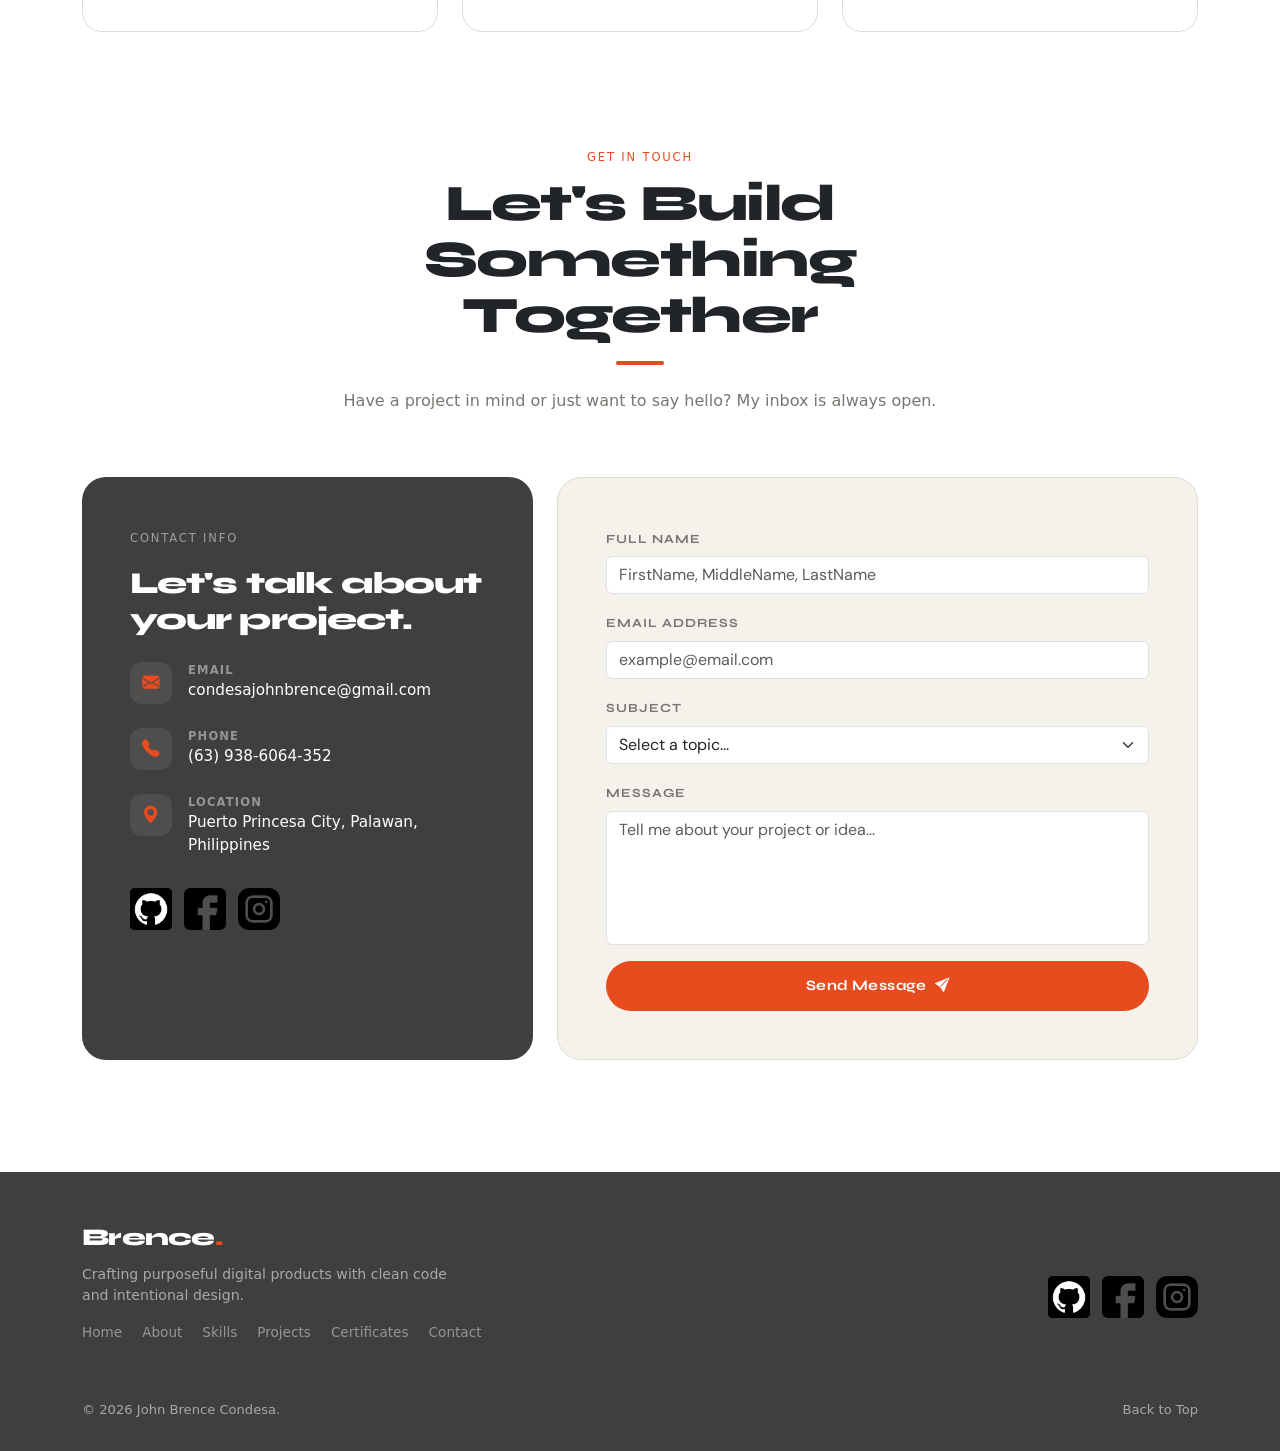
==== commit 91f9c5c7: "Update index.html" ====
--- a/index.html
+++ b/index.html
@@ -36,7 +36,7 @@
       A LONG TIME AGO IN A GALAXY FAR, FAR AWAY....
     </div>
     <div id="intro-title" style="font-family:'Orbitron',sans-serif;font-weight:900;font-size:clamp(2.5rem,9vw,6rem);color:#ffe81f;letter-spacing:0.12em;text-shadow:0 0 40px rgba(255,232,31,0.9),0 0 80px rgba(255,232,31,0.4);opacity:0;transform:scale(1.5);transition:opacity 1s 1.2s, transform 1.5s 1.2s cubic-bezier(0.16,1,0.3,1);">
-      JOHN BRENCE S. CONDESA
+      JOHN BRENCE CONDESA
     </div>
     <div id="intro-sub" style="color:#c8d8e8;font-family:'Exo 2',sans-serif;font-size:clamp(0.85rem,2vw,1.2rem);margin-top:1.5rem;opacity:0;transition:opacity 1s 2.2s;letter-spacing:0.06em;">
       Episode I — The Portfolio Awakens
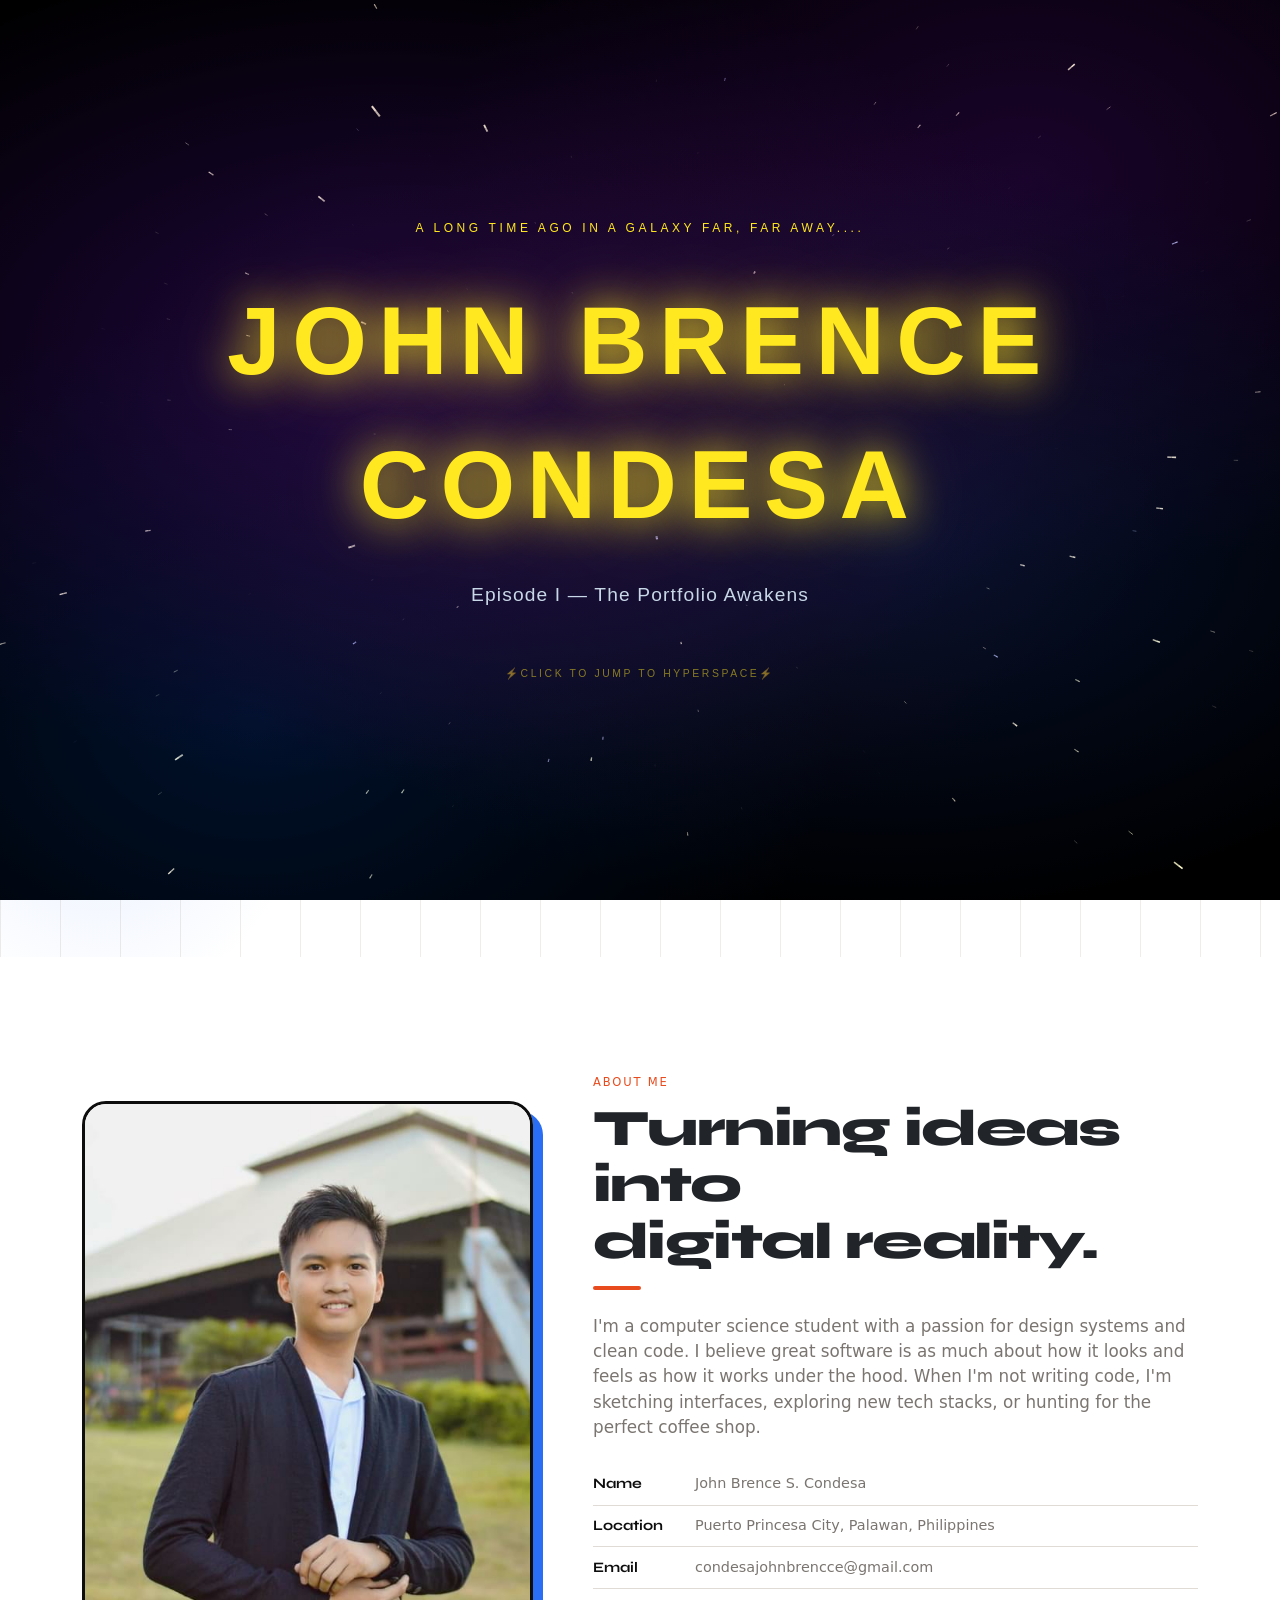
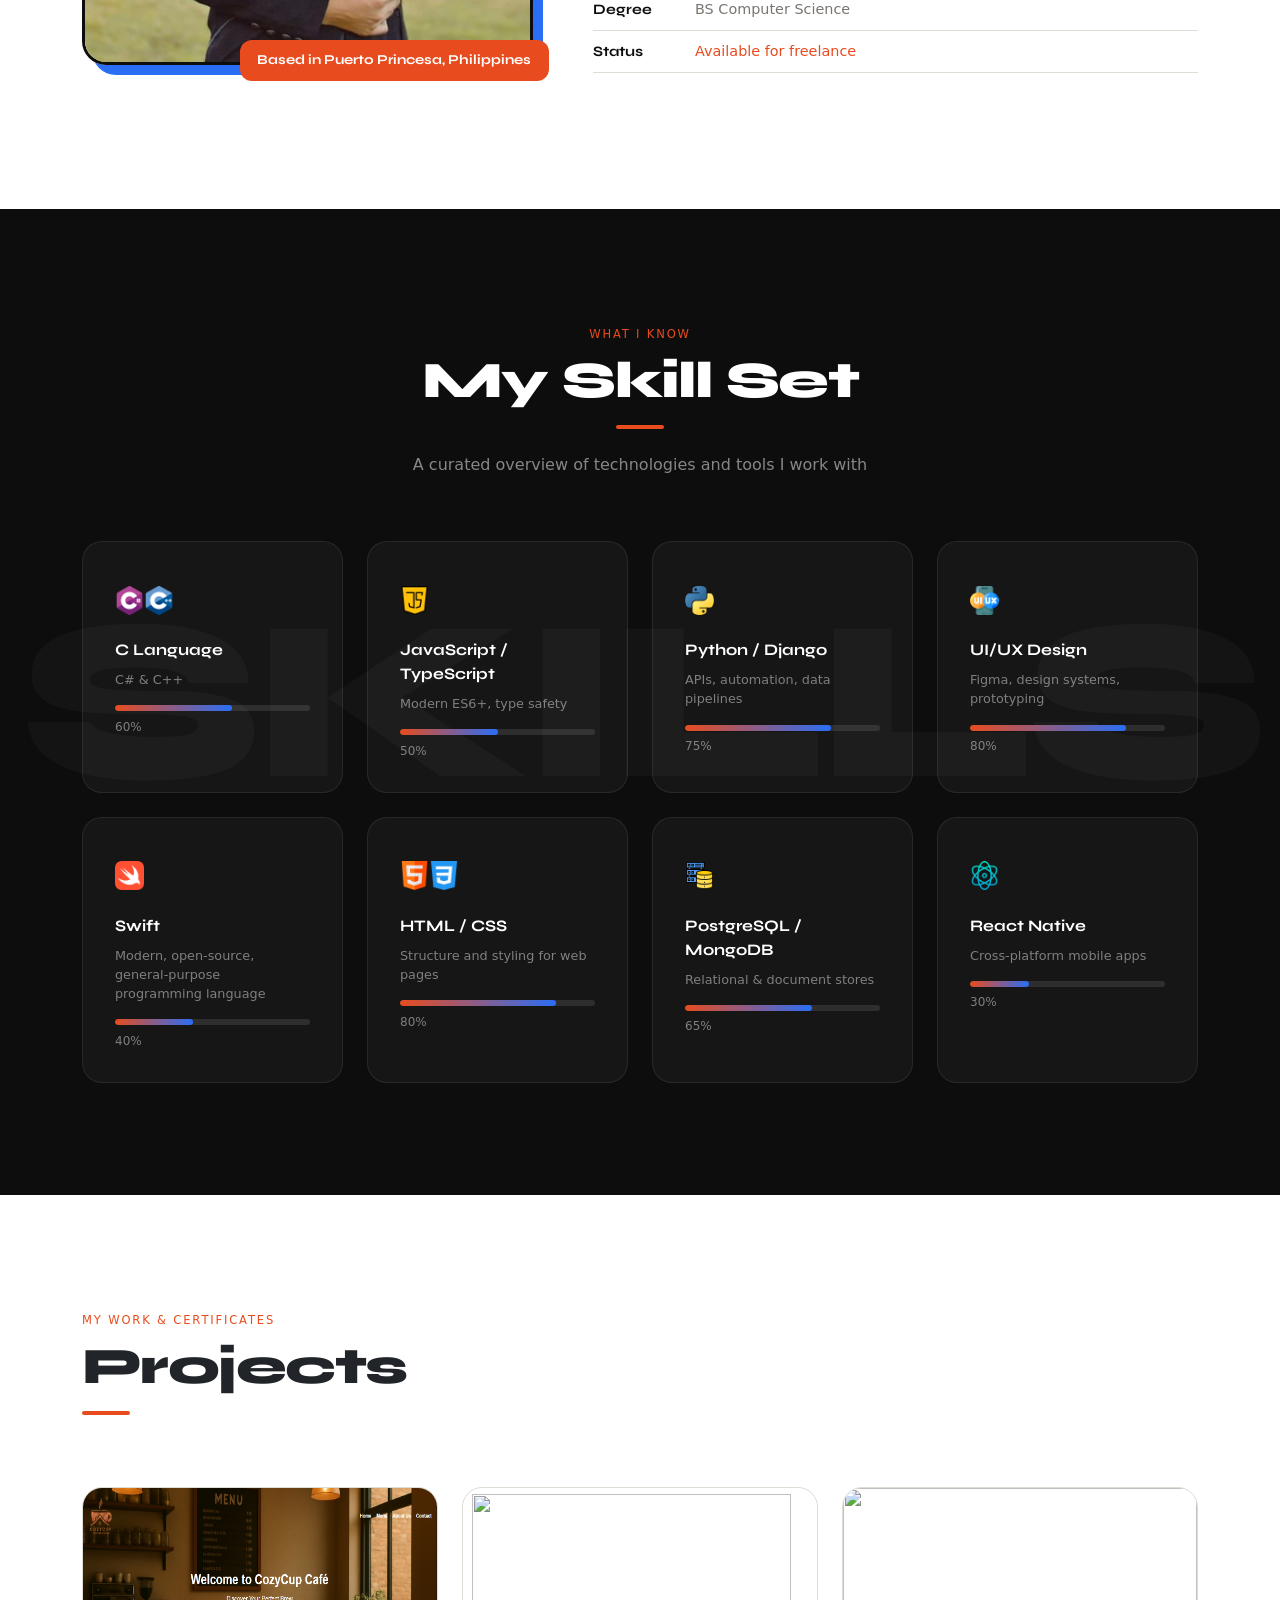
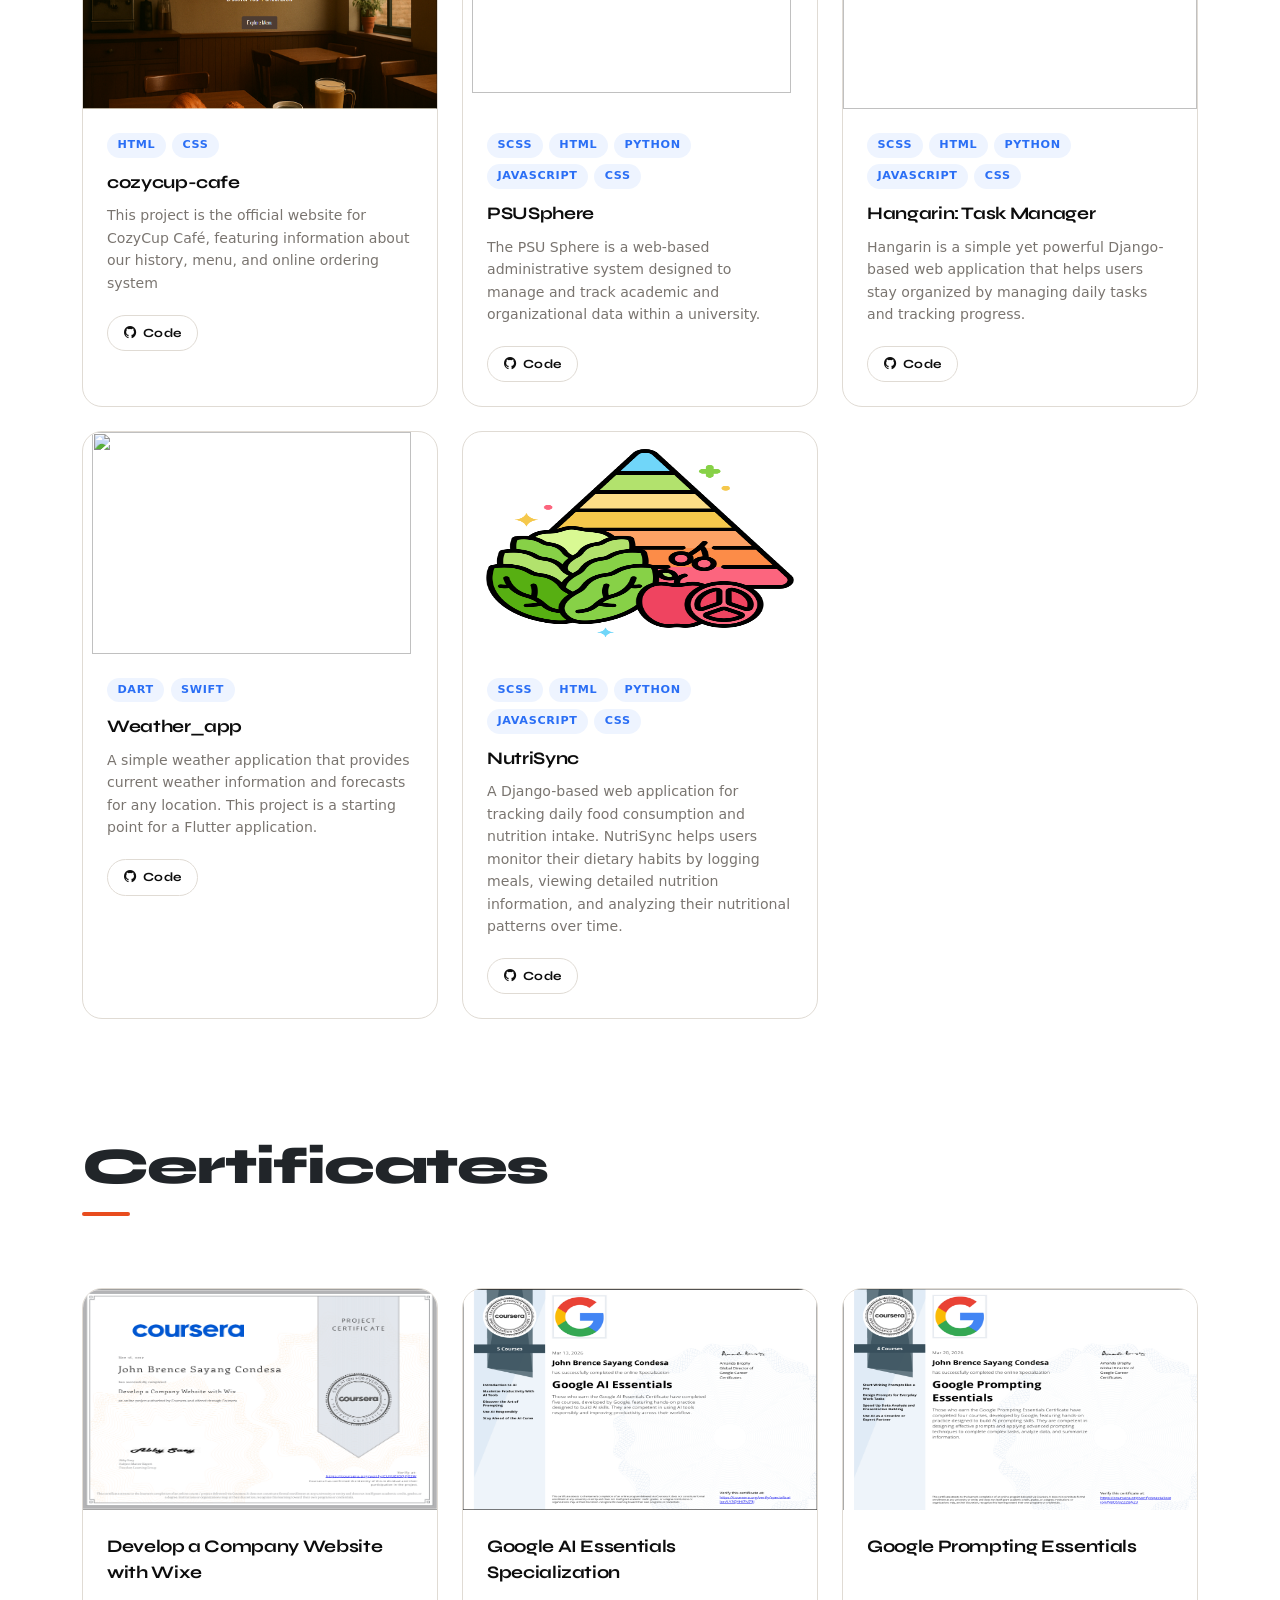
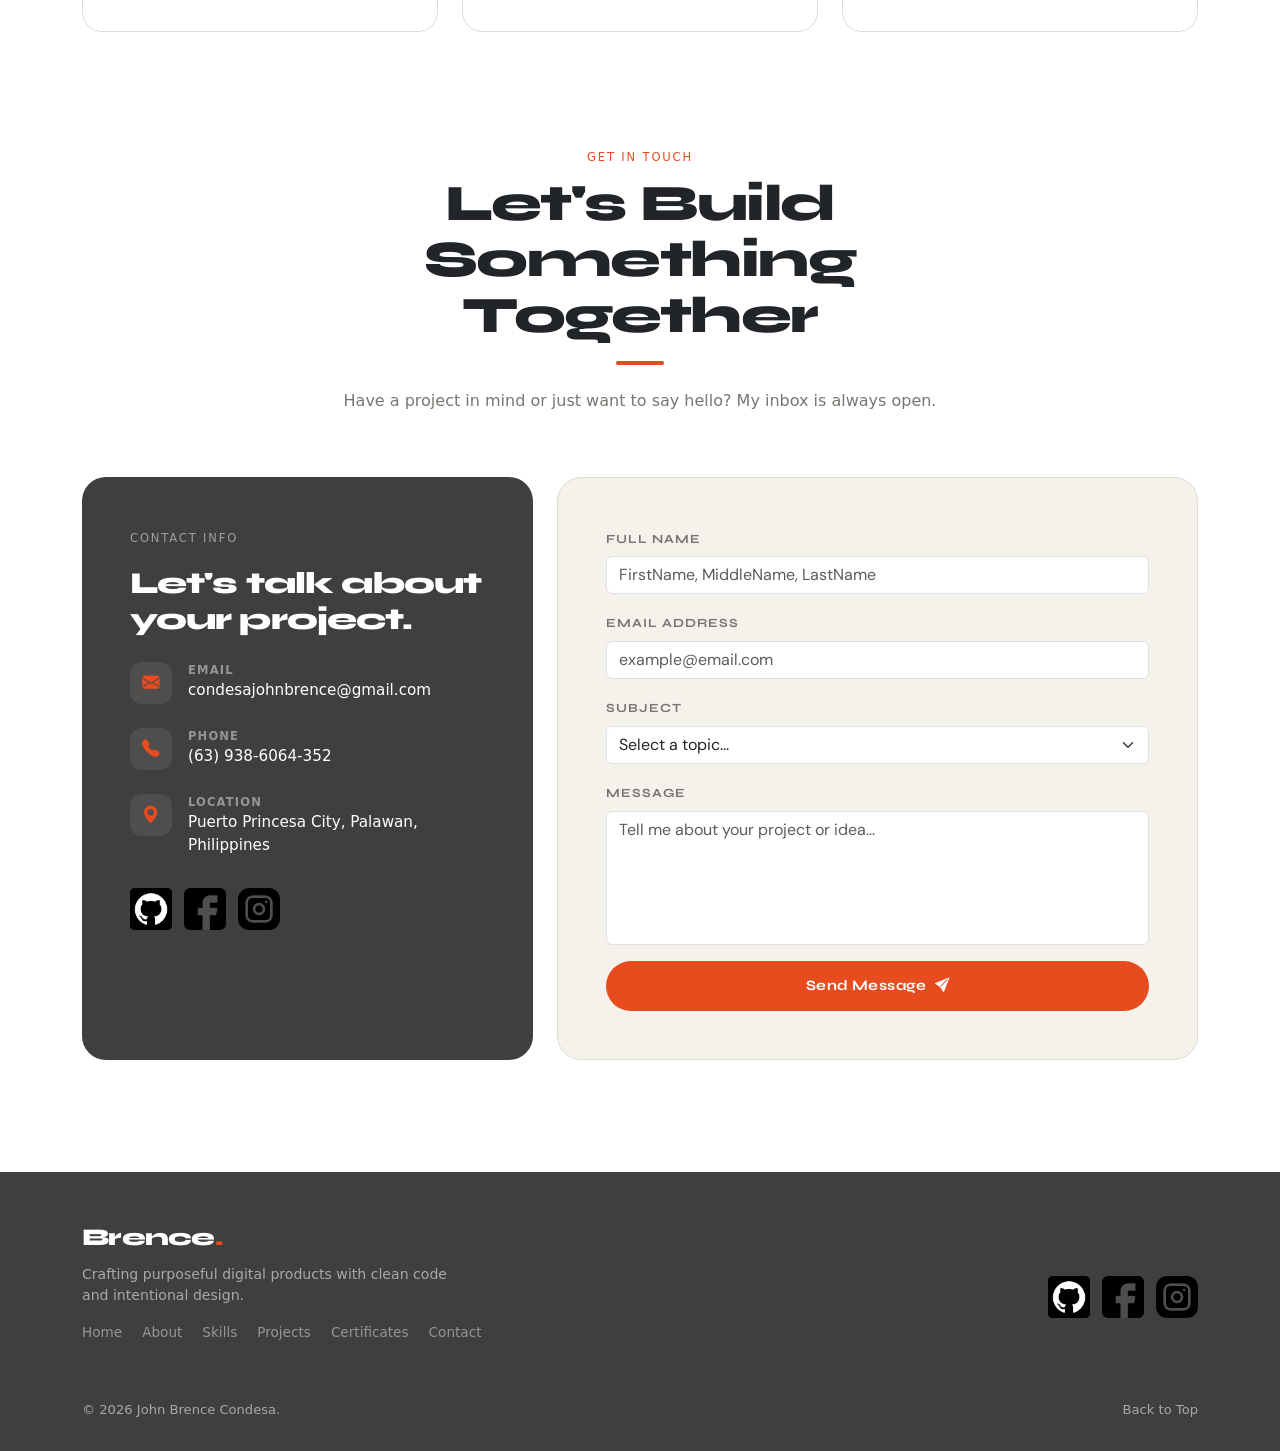
==== commit 4bbaab7c: "Update index.html" ====
--- a/index.html
+++ b/index.html
@@ -42,7 +42,7 @@
       Episode I — The Portfolio Awakens
     </div>
     <div id="intro-hint" style="margin-top:3.5rem;color:rgba(255,232,31,0.5);font-family:'Orbitron',sans-serif;font-size:0.65rem;letter-spacing:0.25em;opacity:0;transition:opacity 0.8s 3s;animation:none;" class="blink-hint">
-      ⚡ CLICK TO JUMP TO HYPERSPACE ⚡
+      ⚡CLICK TO JUMP TO HYPERSPACE⚡
     </div>
   </div>
  
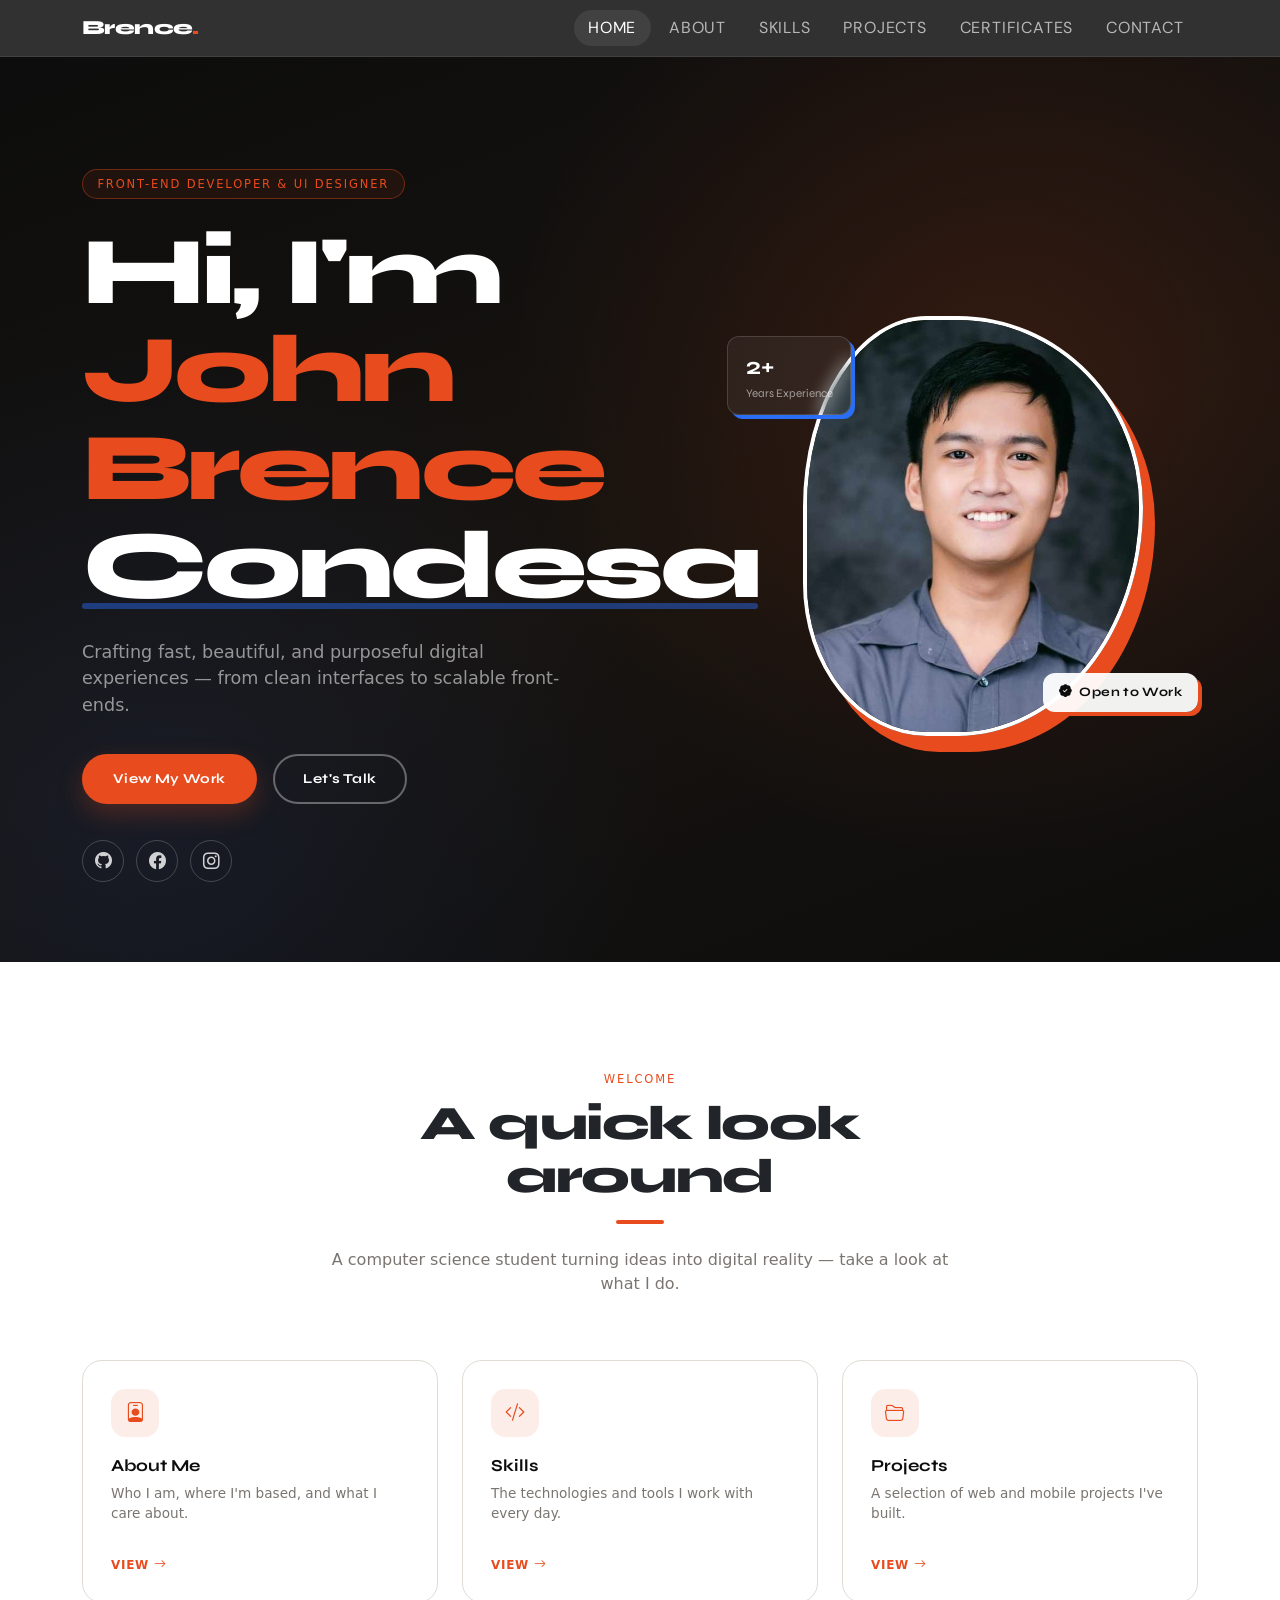
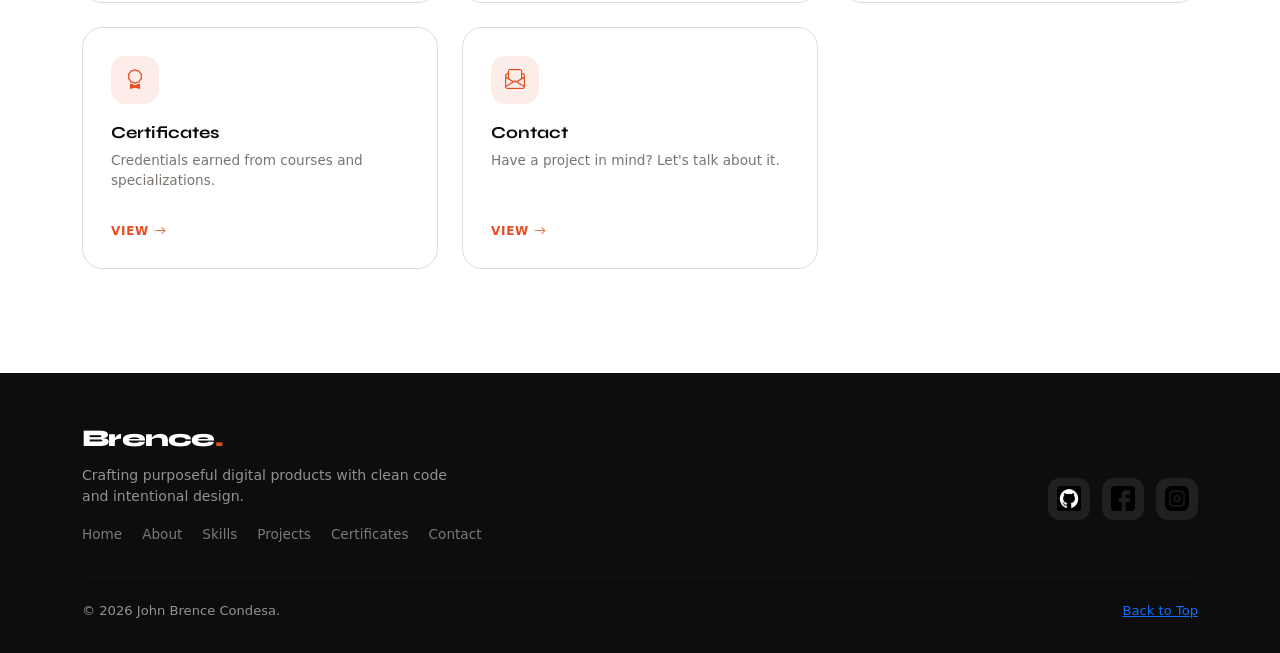
==== commit 892133fc: "Restructure portfolio into multi-page site with modern redesign" ====
--- a/index.html
+++ b/index.html
@@ -4,6 +4,7 @@
   <meta charset="UTF-8" />
   <meta name="viewport" content="width=device-width, initial-scale=1.0"/>
   <title>John Brence Condesa — Portfolio</title>
+  <link rel="icon" href="data:image/svg+xml,%3Csvg xmlns='http://www.w3.org/2000/svg' viewBox='0 0 64 64'%3E%3Crect width='64' height='64' rx='14' fill='%230d0d0d'/%3E%3Ccircle cx='32' cy='32' r='16' fill='%23e84c1e'/%3E%3C/svg%3E"/>
   <link rel="stylesheet" href="style.css">
   <link href="https://cdn.jsdelivr.net/npm/bootstrap@5.3.2/dist/css/bootstrap.min.css" rel="stylesheet"/>
   <link href="https://fonts.googleapis.com/css2?family=Syne:wght@400;600;700;800&family=DM+Sans:ital,wght@0,300;0,400;0,500;1,300&display=swap" rel="stylesheet"/>
@@ -11,180 +12,26 @@
 </head>
 <body>
 
-<!-- STAR WARS WARP INTRO -->
-<div id="sw-intro" style="position:fixed;inset:0;z-index:99999;overflow:hidden;cursor:pointer;background:#000;">
-  <canvas id="warp-canvas" style="position:absolute;inset:0;width:100%;height:100%;"></canvas>
- 
-  <!-- Galaxy background layers -->
-  <div id="galaxy-bg" style="position:absolute;inset:0;opacity:0.55;background:
-    radial-gradient(ellipse at 30% 40%, rgba(80,20,160,0.7) 0%, transparent 55%),
-    radial-gradient(ellipse at 70% 60%, rgba(20,60,160,0.5) 0%, transparent 50%),
-    radial-gradient(ellipse at 50% 50%, rgba(160,40,80,0.3) 0%, transparent 60%),
-    radial-gradient(ellipse at 20% 80%, rgba(0,80,200,0.4) 0%, transparent 40%),
-    radial-gradient(ellipse at 80% 20%, rgba(120,20,200,0.4) 0%, transparent 40%);
-    transition: opacity 1s;">
-  </div>
- 
-  <!-- Nebula dust -->
-  <div style="position:absolute;inset:0;background:
-    url('https://images.unsplash.com/photo-1462331940025-496dfbfc7564?w=1600&q=80&auto=format&fit=crop') center/cover no-repeat;
-    opacity:0.18;mix-blend-mode:screen;"></div>
- 
-  <!-- Content -->
-  <div id="intro-content" style="position:relative;z-index:2;display:flex;align-items:center;justify-content:center;flex-direction:column;height:100%;padding:2rem;text-align:center;">
-    <div id="intro-long-ago" style="color:#ffe81f;font-family:'Orbitron',sans-serif;font-size:0.75rem;letter-spacing:0.3em;margin-bottom:2rem;opacity:0;transition:opacity 1s 0.5s;">
-      A LONG TIME AGO IN A GALAXY FAR, FAR AWAY....
-    </div>
-    <div id="intro-title" style="font-family:'Orbitron',sans-serif;font-weight:900;font-size:clamp(2.5rem,9vw,6rem);color:#ffe81f;letter-spacing:0.12em;text-shadow:0 0 40px rgba(255,232,31,0.9),0 0 80px rgba(255,232,31,0.4);opacity:0;transform:scale(1.5);transition:opacity 1s 1.2s, transform 1.5s 1.2s cubic-bezier(0.16,1,0.3,1);">
-      JOHN BRENCE CONDESA
-    </div>
-    <div id="intro-sub" style="color:#c8d8e8;font-family:'Exo 2',sans-serif;font-size:clamp(0.85rem,2vw,1.2rem);margin-top:1.5rem;opacity:0;transition:opacity 1s 2.2s;letter-spacing:0.06em;">
-      Episode I — The Portfolio Awakens
-    </div>
-    <div id="intro-hint" style="margin-top:3.5rem;color:rgba(255,232,31,0.5);font-family:'Orbitron',sans-serif;font-size:0.65rem;letter-spacing:0.25em;opacity:0;transition:opacity 0.8s 3s;animation:none;" class="blink-hint">
-      ⚡CLICK TO JUMP TO HYPERSPACE⚡
-    </div>
-  </div>
- 
-  <style>
-    @keyframes blinkHint { 0%,100%{opacity:0.35} 50%{opacity:1} }
-    .blink-hint { animation: blinkHint 1.8s infinite; }
-  </style>
+<!-- FADE-IN SPLASH (Home only) -->
+<div id="splash" aria-hidden="true">
+  <div class="splash-brand">Brence<span>.</span></div>
 </div>
- 
-<script>
-(function() {
-  // WARP CANVAS
-  const canvas = document.getElementById('warp-canvas');
-  const ctx = canvas.getContext('2d');
-  let W, H, stars = [], animId, warping = false, warpProgress = 0;
-  const NUM_STARS = 320;
- 
-  function resize() {
-    W = canvas.width = window.innerWidth;
-    H = canvas.height = window.innerHeight;
-  }
- 
-  function Star() {
-    this.reset = function(born) {
-      this.x = (Math.random() - 0.5) * W;
-      this.y = (Math.random() - 0.5) * H;
-      this.z = born ? Math.random() * W : W;
-      this.pz = this.z;
-      this.color = Math.random() > 0.85
-        ? `hsl(${200 + Math.random()*60},100%,90%)`
-        : `hsl(${40 + Math.random()*20},100%,90%)`;
-    };
-    this.reset(false);
-  }
- 
-  function initStars() {
-    stars = [];
-    for (let i = 0; i < NUM_STARS; i++) {
-      const s = new Star();
-      s.reset(true);
-      stars.push(s);
-    }
-  }
- 
-  function draw() {
-    ctx.fillStyle = warping ? `rgba(0,0,0,${0.12 + warpProgress * 0.4})` : 'rgba(0,0,0,0.18)';
-    ctx.fillRect(0, 0, W, H);
- 
-    const cx = W / 2, cy = H / 2;
-    const speed = warping ? 28 + warpProgress * 180 : 3.5;
- 
-    for (let s of stars) {
-      s.pz = s.z;
-      s.z -= speed;
- 
-      if (s.z <= 0) { s.reset(false); s.pz = s.z = W; }
- 
-      const sx = (s.x / s.z) * W + cx;
-      const sy = (s.y / s.z) * H + cy;
-      const px = (s.x / s.pz) * W + cx;
-      const py = (s.y / s.pz) * H + cy;
- 
-      const size = Math.max(0.3, (1 - s.z / W) * (warping ? 4 : 2.5));
-      const alpha = Math.min(1, (1 - s.z / W) * 1.8);
- 
-      ctx.beginPath();
-      ctx.moveTo(px, py);
-      ctx.lineTo(sx, sy);
-      ctx.strokeStyle = s.color.replace(')', `,${alpha})`).replace('hsl', 'hsla');
-      ctx.lineWidth = size;
-      ctx.stroke();
-    }
- 
-    if (warping) {
-      warpProgress = Math.min(1, warpProgress + 0.025);
-      // Blue hyperspace vignette
-      const grad = ctx.createRadialGradient(cx, cy, 0, cx, cy, Math.max(W, H) * 0.7);
-      grad.addColorStop(0, `rgba(0,100,255,${warpProgress * 0.15})`);
-      grad.addColorStop(0.5, `rgba(0,50,200,${warpProgress * 0.1})`);
-      grad.addColorStop(1, `rgba(0,0,80,${warpProgress * 0.5})`);
-      ctx.fillStyle = grad;
-      ctx.fillRect(0, 0, W, H);
- 
-      if (warpProgress >= 1) {
-        setTimeout(exitIntro, 200);
-        return;
-      }
-    }
- 
-    animId = requestAnimationFrame(draw);
-  }
- 
-  function exitIntro() {
-    cancelAnimationFrame(animId);
-    const intro = document.getElementById('sw-intro');
-    intro.style.transition = 'opacity 0.6s';
-    intro.style.opacity = '0';
-    setTimeout(() => { intro.style.display = 'none'; }, 650);
-  }
- 
-  // Click triggers hyperspace warp
-  document.getElementById('sw-intro').addEventListener('click', function() {
-    if (warping) return;
-    warping = true;
-    warpProgress = 0;
-  });
- 
-  // Fade in intro elements
-  window.addEventListener('DOMContentLoaded', function() {
-    resize();
-    initStars();
-    draw();
-    setTimeout(() => { document.getElementById('intro-long-ago').style.opacity = '1'; }, 500);
-    setTimeout(() => {
-      const t = document.getElementById('intro-title');
-      t.style.opacity = '1';
-      t.style.transform = 'scale(1)';
-    }, 1200);
-    setTimeout(() => { document.getElementById('intro-sub').style.opacity = '1'; }, 2200);
-    setTimeout(() => { document.getElementById('intro-hint').style.opacity = '1'; }, 3000);
-  });
- 
-  window.addEventListener('resize', () => { resize(); initStars(); });
-})();
-</script>
-
 
 <!-- NAVBAR -->
 <nav class="navbar navbar-expand-lg">
   <div class="container">
-    <a class="navbar-brand" href="#home">Brence<span>.</span></a>
-    <button class="navbar-toggler" type="button" data-bs-toggle="collapse" data-bs-target="#navMenu">
+    <a class="navbar-brand" href="index.html">Brence<span>.</span></a>
+    <button class="navbar-toggler" type="button" data-bs-toggle="collapse" data-bs-target="#navMenu" aria-label="Toggle navigation">
       <span class="navbar-toggler-icon"></span>
     </button>
     <div class="collapse navbar-collapse justify-content-end" id="navMenu">
       <ul class="navbar-nav gap-1">
-        <li class="nav-item"><a class="nav-link active" href="#home">Home</a></li>
-        <li class="nav-item"><a class="nav-link" href="#about">About</a></li>
-        <li class="nav-item"><a class="nav-link" href="#skills">Skills</a></li>
-        <li class="nav-item"><a class="nav-link" href="#projects">Projects</a></li>
-        <li class="nav-item"><a class="nav-link" href="#certificates">Certificates</a></li>
-        <li class="nav-item"><a class="nav-link" href="#contact">Contact</a></li>
+        <li class="nav-item"><a class="nav-link active" href="index.html">Home</a></li>
+        <li class="nav-item"><a class="nav-link" href="about.html">About</a></li>
+        <li class="nav-item"><a class="nav-link" href="skills.html">Skills</a></li>
+        <li class="nav-item"><a class="nav-link" href="projects.html">Projects</a></li>
+        <li class="nav-item"><a class="nav-link" href="certificates.html">Certificates</a></li>
+        <li class="nav-item"><a class="nav-link" href="contact.html">Contact</a></li>
       </ul>
     </div>
   </div>
@@ -192,20 +39,23 @@
 
 <!-- HERO -->
 <section id="home">
-  <div class="hero-grid-bg"></div>
-  <div class="hero-blob"></div>
-  <div class="hero-blob2"></div>
   <div class="container position-relative">
     <div class="row align-items-center gy-5">
       <div class="col-lg-7 order-2 order-lg-1">
+        <span class="hero-eyebrow">Front-End Developer &amp; UI Designer</span>
         <h1 class="hero-title">
           Hi, I'm<br>
           <span class="accent-text">John Brence</span> <span class="underline-word">Condesa</span>
         </h1>
-        <p class="hero-sub">Front-End developer &amp; UI designer crafting digital experiences that are fast, beautiful, and purposeful.</p>
+        <p class="hero-sub">Crafting fast, beautiful, and purposeful digital experiences — from clean interfaces to scalable front-ends.</p>
         <div class="hero-cta">
-          <a href="#projects" class="btn-ink">View My Work</a>
-          <a href="#contact" class="btn-ghost">Let's Talk</a>
+          <a href="projects.html" class="btn-ink">View My Work</a>
+          <a href="contact.html" class="btn-ghost">Let's Talk</a>
+        </div>
+        <div class="hero-socials">
+          <a href="https://github.com/Bitr3e" class="hero-social" target="_blank" aria-label="GitHub"><i class="bi bi-github"></i></a>
+          <a href="https://www.facebook.com/share/1CRNe2NVKn/" class="hero-social" target="_blank" aria-label="Facebook"><i class="bi bi-facebook"></i></a>
+          <a href="https://www.instagram.com/brnc3r.cons?igsh=b2NleWF5ZXlheWh2" class="hero-social" target="_blank" aria-label="Instagram"><i class="bi bi-instagram"></i></a>
         </div>
       </div>
       <div class="col-lg-5 order-1 order-lg-2">
@@ -228,353 +78,85 @@
   </div>
 </section>
 
-<!-- ABOUT -->
-<section id="about">
+<!-- EXPLORE -->
+<section class="home-explore">
   <div class="container">
-    <div class="row align-items-center gy-5">
-      <div class="col-lg-5 reveal">
-        <div class="about-img-wrap">
-          <img
-            src="images/p4.jpg"
-            alt="About Brence"
-            class="about-img"
-          />
-          <div class="about-chip">Based in Puerto Princesa, Philippines</div>
-        </div>
-      </div>
-      <div class="col-lg-7 ps-lg-5 reveal">
-        <span class="section-tag">About Me</span>
-        <h2 class="section-title mt-2">Turning ideas into<br>digital reality.</h2>
-        <div class="section-divider"></div>
-        <p class="about-text mb-4">
-          I'm a computer science student with a passion for design systems and clean code. I believe great software is as much about how it looks and feels as how it works under the hood. When I'm not writing code, I'm sketching interfaces, exploring new tech stacks, or hunting for the perfect coffee shop.
-        </p>
-        <ul class="info-list mb-4">
-          <li><span>Name</span><span>John Brence S. Condesa</span></li>
-          <li><span>Location</span><span>Puerto Princesa City, Palawan, Philippines</span></li>
-          <li><span>Email</span><span>condesajohnbrencce@gmail.com</span></li>
-          <li><span>Degree</span><span>BS Computer Science</span></li>
-          <li><span>Status</span><span style="color:var(--accent);font-weight:500;">Available for freelance</span></li>
-        </ul>
-      </div>
-    </div>
-  </div>
-</section>
-
-<!-- SKILLS -->
-<section id="skills">
-  <div class="container position-relative">
     <div class="row justify-content-center mb-5 reveal">
       <div class="col-lg-7 text-center">
-        <span class="section-tag">What I Know</span>
-        <h2 class="section-title mt-2">My Skill Set</h2>
+        <span class="section-tag">Welcome</span>
+        <h2 class="section-title mt-2">A quick look around</h2>
         <div class="section-divider mx-auto"></div>
-        <p style="color:rgba(255,255,255,0.5);font-weight:300;">A curated overview of technologies and tools I work with</p>
-      </div>
-    </div>
-    <div class="row g-4">
-      <div class="col-sm-6 col-lg-3 reveal">
-        <div class="skill-card">
-          <span class="skill-icon"><img src="images/c-sharp.png" alt="" style="width:15%;height:15%;"><img src="images/c-.png" alt="" style="width:15%;height:15%;"></span>
-          <div class="skill-name">C Language</div>
-          <p style="font-size:0.8rem;color:rgba(255,255,255,0.45);font-weight:300;">C# & C++</p>
-          <div class="skill-bar-track"><div class="skill-bar-fill" data-width="60" style="width:0%"></div></div>
-          <div class="skill-pct">60%</div>
-        </div>
-      </div>
-      <div class="col-sm-6 col-lg-3 reveal">
-        <div class="skill-card">
-          <span class="skill-icon"><img src="images/java-script.png" alt="" style="width:15%;height:15%;"></span>
-          <div class="skill-name">JavaScript / TypeScript</div>
-          <p style="font-size:0.8rem;color:rgba(255,255,255,0.45);font-weight:300;">Modern ES6+, type safety</p>
-          <div class="skill-bar-track"><div class="skill-bar-fill" data-width="50" style="width:0%"></div></div>
-          <div class="skill-pct">50%</div>
-        </div>
-      </div>
-      <div class="col-sm-6 col-lg-3 reveal">
-        <div class="skill-card">
-          <span class="skill-icon"><img src="images/python.png" alt="" style="width:15%;height:15%;"></span>
-          <div class="skill-name">Python / Django</div>
-          <p style="font-size:0.8rem;color:rgba(255,255,255,0.45);font-weight:300;">APIs, automation, data pipelines</p>
-          <div class="skill-bar-track"><div class="skill-bar-fill" data-width="75" style="width:0%"></div></div>
-          <div class="skill-pct">75%</div>
-        </div>
-      </div>
-      <div class="col-sm-6 col-lg-3 reveal">
-        <div class="skill-card">
-          <span class="skill-icon"><img src="images/ui.png" alt="" style="width:15%;height:15%;"></span>
-          <div class="skill-name">UI/UX Design</div>
-          <p style="font-size:0.8rem;color:rgba(255,255,255,0.45);font-weight:300;">Figma, design systems, prototyping</p>
-          <div class="skill-bar-track"><div class="skill-bar-fill" data-width="80" style="width:0%"></div></div>
-          <div class="skill-pct">80%</div>
-        </div>
-      </div>
-      <div class="col-sm-6 col-lg-3 reveal">
-        <div class="skill-card">
-          <span class="skill-icon"><img src="images/swift.png" alt="" style="width:15%;height:15%;"></span>
-          <div class="skill-name">Swift</div>
-          <p style="font-size:0.8rem;color:rgba(255,255,255,0.45);font-weight:300;">Modern, open-source, general-purpose programming language</p>
-          <div class="skill-bar-track"><div class="skill-bar-fill" data-width="40" style="width:0%"></div></div>
-          <div class="skill-pct">40%</div>
-        </div>
-      </div>
-      <div class="col-sm-6 col-lg-3 reveal">
-        <div class="skill-card">
-          <span class="skill-icon"><img src="images/html.png" alt="" style="width:15%;height:15%;"><img src="images/css-3.png" alt="" style="width:15%;height:15%;"></span>
-          <div class="skill-name">HTML / CSS</div>
-          <p style="font-size:0.8rem;color:rgba(255,255,255,0.45);font-weight:300;">Structure and styling for web pages</p>
-          <div class="skill-bar-track"><div class="skill-bar-fill" data-width="80" style="width:0%"></div></div>
-          <div class="skill-pct">80%</div>
-        </div>
-      </div>
-      <div class="col-sm-6 col-lg-3 reveal">
-        <div class="skill-card">
-          <span class="skill-icon"><img src="images/database-storage.png" alt="" style="width:15%;height:15%;"></span>
-          <div class="skill-name">PostgreSQL / MongoDB</div>
-          <p style="font-size:0.8rem;color:rgba(255,255,255,0.45);font-weight:300;">Relational &amp; document stores</p>
-          <div class="skill-bar-track"><div class="skill-bar-fill" data-width="65" style="width:0%"></div></div>
-          <div class="skill-pct">65%</div>
-        </div>
-      </div>
-      <div class="col-sm-6 col-lg-3 reveal">
-        <div class="skill-card">
-          <span class="skill-icon"><img src="images/physics.png" alt="" style="width:15%;height:15%;"></span>
-          <div class="skill-name">React Native</div>
-          <p style="font-size:0.8rem;color:rgba(255,255,255,0.45);font-weight:300;">Cross-platform mobile apps</p>
-          <div class="skill-bar-track"><div class="skill-bar-fill" data-width="30" style="width:0%"></div></div>
-          <div class="skill-pct">30%</div>
-        </div>
-      </div>
-    </div>
-  </div>
-</section>
-
-<!-- PROJECTS -->
-<section id="projects">
-  <div class="container">
-    <div class="row justify-content-between align-items-end mb-5 reveal">
-      <div class="col-lg-7">
-        <span class="section-tag">My Work & Certificates</span>
-        <h2 class="section-title mt-2">Projects</h2>
-        <div class="section-divider"></div>
+        <p class="section-sub">A computer science student turning ideas into digital reality — take a look at what I do.</p>
       </div>
     </div>
     <div class="row g-4">
       <div class="col-md-6 col-xl-4 reveal">
-        <div class="project-card">
-          <div class="project-thumb-placeholder"><img src="images/cozy.png" alt="" style="width:100%;height:100%;"></div>
-          <div class="project-body">
-            <div class="project-tags"><span class="project-tag">HTML</span><span class="project-tag">CSS</span></div>
-            <div class="project-title">cozycup-cafe</div>
-            <p class="project-desc">This project is the official website for CozyCup Café, featuring information about our history, menu, and online ordering system</p>
-            <div class="project-links">
-              <a href="https://github.com/n3mo1101/cc6-cozycup-cafe" target="_blank" class="btn-project btn-project-ghost"><i class="bi bi-github"></i> Code</a>
-            </div>
-          </div>
-        </div>
+        <a href="about.html" class="link-card">
+          <span class="link-card-icon"><i class="bi bi-person-badge"></i></span>
+          <div class="link-card-title">About Me</div>
+          <p class="link-card-desc">Who I am, where I'm based, and what I care about.</p>
+          <span class="link-card-go">View <i class="bi bi-arrow-right"></i></span>
+        </a>
       </div>
       <div class="col-md-6 col-xl-4 reveal">
-        <div class="project-card">
-          <div class="project-thumb-placeholder"><img src="https://static.vecteezy.com/system/resources/previews/020/783/212/original/organization-icon-design-free-vector.jpg" alt="" style="width:95%;height:95%;"></div>
-          <div class="project-body">
-            <div class="project-tags"><span class="project-tag">SCSS</span><span class="project-tag">HTML</span><span class="project-tag">Python</span><span class="project-tag">JavaScript</span><span class="project-tag">CSS</span></div>
-            <div class="project-title">PSUSphere</div>
-            <p class="project-desc">The PSU Sphere is a web-based administrative system designed to manage and track academic and organizational data within a university.</p>
-            <div class="project-links">
-              <a href="https://github.com/n3mo1101/cc6_PSUSphere" target="_blank" class="btn-project btn-project-ghost"><i class="bi bi-github"></i> Code</a>
-            </div>
-          </div>
-        </div>
+        <a href="skills.html" class="link-card">
+          <span class="link-card-icon"><i class="bi bi-code-slash"></i></span>
+          <div class="link-card-title">Skills</div>
+          <p class="link-card-desc">The technologies and tools I work with every day.</p>
+          <span class="link-card-go">View <i class="bi bi-arrow-right"></i></span>
+        </a>
       </div>
       <div class="col-md-6 col-xl-4 reveal">
-        <div class="project-card">
-          <div class="project-thumb-placeholder"><img src="https://static.vecteezy.com/system/resources/previews/016/158/704/non_2x/notepad-icon-outline-mask-protection-vector.jpg" alt="" style="width:100%;height:100%;"></div>
-          <div class="project-body">
-            <div class="project-tags"><span class="project-tag">SCSS</span><span class="project-tag">HTML</span><span class="project-tag">Python</span><span class="project-tag">JavaScript</span><span class="project-tag">CSS</span></div>
-            <div class="project-title">Hangarin: Task Manager</div>
-            <p class="project-desc">Hangarin is a simple yet powerful Django-based web application that helps users stay organized by managing daily tasks and tracking progress.</p>
-            <div class="project-links">
-              <a href="https://github.com/Bitr3e/Hangarin" target="_blank" class="btn-project btn-project-ghost"><i class="bi bi-github"></i> Code</a>
-            </div>
-          </div>
-        </div>
+        <a href="projects.html" class="link-card">
+          <span class="link-card-icon"><i class="bi bi-folder2-open"></i></span>
+          <div class="link-card-title">Projects</div>
+          <p class="link-card-desc">A selection of web and mobile projects I've built.</p>
+          <span class="link-card-go">View <i class="bi bi-arrow-right"></i></span>
+        </a>
       </div>
       <div class="col-md-6 col-xl-4 reveal">
-        <div class="project-card">
-          <div class="project-thumb-placeholder"><img src="https://purepng.com/public/uploads/large/purepng.com-weather-iconsymbolsiconsapple-iosiosios-8-iconsios-8-721522596142qx4ep.png" alt="" style="width:95%;height:100%;"></div>
-          <div class="project-body">
-            <div class="project-tags"><span class="project-tag">Dart</span><span class="project-tag">Swift</span></div>
-            <div class="project-title">Weather_app</div>
-            <p class="project-desc">A simple weather application that provides current weather information and forecasts for any location. This project is a starting point for a Flutter application.</p>
-            <div class="project-links">
-              <a href="https://github.com/Bitr3e/Weather_app" target="_blank" class="btn-project btn-project-ghost"><i class="bi bi-github"></i> Code</a>
-            </div>
-          </div>
-        </div>
+        <a href="certificates.html" class="link-card">
+          <span class="link-card-icon"><i class="bi bi-award"></i></span>
+          <div class="link-card-title">Certificates</div>
+          <p class="link-card-desc">Credentials earned from courses and specializations.</p>
+          <span class="link-card-go">View <i class="bi bi-arrow-right"></i></span>
+        </a>
       </div>
       <div class="col-md-6 col-xl-4 reveal">
-        <div class="project-card">
-          <div class="project-thumb-placeholder"><img src="images/nutrition.png" alt="" style="width:90%;height:85%;"></div>
-          <div class="project-body">
-            <div class="project-tags"><span class="project-tag">SCSS</span><span class="project-tag">HTML</span><span class="project-tag">Python</span><span class="project-tag">JavaScript</span><span class="project-tag">CSS</span></div>
-            <div class="project-title">NutriSync</div>
-            <p class="project-desc">A Django-based web application for tracking daily food consumption and nutrition intake. NutriSync helps users monitor their dietary habits by logging meals, viewing detailed nutrition information, and analyzing their nutritional patterns over time.</p>
-            <div class="project-links">
-              <a href="https://github.com/acesuus/nutrisync" target="_blank" class="btn-project btn-project-ghost"><i class="bi bi-github"></i> Code</a>
-            </div>
-          </div>
-        </div>
-      </div>
-    </div>
-  </div>
-</section>
-
-<!-- certificates -->
-<section id="certificates">
-  <div class="container">
-    <div class="row justify-content-between align-items-end mb-5 reveal">
-      <div class="col-lg-7">
-        <h2 class="section-title mt-2">Certificates</h2>
-        <div class="section-divider"></div>
-      </div>
-    </div>
-    <div class="row g-4">
-      <div class="col-md-6 col-xl-4 reveal">
-        <div class="project-card">
-          <div class="project-thumb-placeholder"><img src="images/c1.png" alt="" style="width:100%;height:100%;"></div>
-          <div class="project-body">
-            <div class="project-title">Develop a Company Website with Wixe</div>
-            <p class="project-desc"></p>
-          </div>
-        </div>
-      </div>
-      <div class="col-md-6 col-xl-4 reveal">
-        <div class="project-card">
-          <div class="project-thumb-placeholder"><img src="images/c2.png" alt="" style="width:100%;height:100%;"></div>
-          <div class="project-body">
-            <div class="project-title">Google AI Essentials Specialization</div>
-            <p class="project-desc"></p>
-          </div>
-        </div>
-      </div>
-      <div class="col-md-6 col-xl-4 reveal">
-        <div class="project-card">
-          <div class="project-thumb-placeholder"><img src="images/c3.png" alt="" style="width:100%;height:100%;"></div>
-          <div class="project-body">
-            <div class="project-title">Google Prompting Essentials</div>
-            <p class="project-desc"></p>
-          </div>
-        </div>
-      </div>
-      
-    </div>
-  </div>
-</section>
-
-<!-- CONTACT -->
-<section id="contact">
-  <div class="container">
-    <div class="row justify-content-center mb-5 reveal">
-      <div class="col-lg-7 text-center">
-        <span class="section-tag">Get In Touch</span>
-        <h2 class="section-title mt-2">Let's Build Something<br>Together</h2>
-        <div class="section-divider mx-auto"></div>
-        <p style="color:var(--muted);font-weight:300;">Have a project in mind or just want to say hello? My inbox is always open.</p>
-      </div>
-    </div>
-    <div class="row g-4 align-items-stretch">
-      <div class="col-lg-5 reveal">
-        <div class="contact-info-block" style="background-color: rgb(64, 63, 62);">
-          <span class="section-tag">Contact Info</span>
-          <h3 class="mt-3">Let's talk about your project.</h3>
-          <div class="contact-item">
-            <div class="contact-item-icon"><i class="bi bi-envelope-fill" style="color:var(--accent)"></i></div>
-            <div>
-              <div class="contact-item-label">Email</div>
-              <div class="contact-item-value">condesajohnbrence@gmail.com</div>
-            </div>
-          </div>
-          <div class="contact-item">
-            <div class="contact-item-icon"><i class="bi bi-telephone-fill" style="color:var(--accent)"></i></div>
-            <div>
-              <div class="contact-item-label">Phone</div>
-              <div class="contact-item-value">(63) 938-6064-352</div>
-            </div>
-          </div>
-          <div class="contact-item">
-            <div class="contact-item-icon"><i class="bi bi-geo-alt-fill" style="color:var(--accent)"></i></div>
-            <div>
-              <div class="contact-item-label">Location</div>
-              <div class="contact-item-value">Puerto Princesa City, Palawan, Philippines</div>
-            </div>
-          </div>
-          <div class="social-links">
-            <a href="https://github.com/Bitr3e" class="social-btn" target="_blank"><img src="images/github.png" alt="" style="width:100%;height:100%;"></a>
-            <a href="https://www.facebook.com/share/1CRNe2NVKn/" class="social-btn" target="_blank"><img src="images/facebook.png" alt="" style="width:100%;height:100%;"></a>
-            <a href="https://www.instagram.com/brnc3r.cons?igsh=b2NleWF5ZXlheWh2" class="social-btn" target="_blank"><img src="images/instagram.png" alt="" style="width:100%;height:100%;"></a>
-          </div>
-        </div>
-      </div>
-      <div class="col-lg-7 reveal">
-        <div class="contact-form-wrap">
-          <div class="row g-3">
-            <div class="col-12">
-              <label class="form-label">Full Name</label>
-              <input type="text" class="form-control" placeholder="FirstName, MiddleName, LastName">
-            </div>
-            <div class="col-12">
-              <label class="form-label">Email Address</label>
-              <input type="email" class="form-control" placeholder="example@email.com">
-            </div>
-            <div class="col-12">
-              <label class="form-label">Subject</label>
-              <select class="form-select">
-                <option selected disabled>Select a topic...</option>
-                <option>Freelance Project</option>
-                <option>Full-time Opportunity</option>
-                <option>Collaboration</option>
-                <option>Just Saying Hi</option>
-              </select>
-            </div>
-            <div class="col-12">
-              <label class="form-label">Message</label>
-              <textarea class="form-control" rows="5" placeholder="Tell me about your project or idea..."></textarea>
-            </div>
-            <div class="col-12">
-              <button type="button" class="btn-submit" id="submitBtn">
-                Send Message <i class="bi bi-send-fill"></i>
-              </button>
-            </div>
-          </div>
-        </div>
+        <a href="contact.html" class="link-card">
+          <span class="link-card-icon"><i class="bi bi-envelope-paper"></i></span>
+          <div class="link-card-title">Contact</div>
+          <p class="link-card-desc">Have a project in mind? Let's talk about it.</p>
+          <span class="link-card-go">View <i class="bi bi-arrow-right"></i></span>
+        </a>
       </div>
     </div>
   </div>
 </section>
 
 <!-- FOOTER -->
-<footer style="background-color: rgb(64, 63, 62);">
+<footer>
   <div class="container">
     <div class="row align-items-center">
       <div class="col-lg-6">
         <div class="footer-brand">Brence<span>.</span></div>
-        <p style="font-size:0.88rem;margin-top:0.5rem;max-width:380px;">
+        <p class="footer-about">
           Crafting purposeful digital products with clean code and intentional design.
         </p>
         <nav class="footer-nav">
-          <a href="#home">Home</a>
-          <a href="#about">About</a>
-          <a href="#skills">Skills</a>
-          <a href="#projects">Projects</a>
-          <a href="#certificates">Certificates</a>
-          <a href="#contact">Contact</a>
+          <a href="index.html">Home</a>
+          <a href="about.html">About</a>
+          <a href="skills.html">Skills</a>
+          <a href="projects.html">Projects</a>
+          <a href="certificates.html">Certificates</a>
+          <a href="contact.html">Contact</a>
         </nav>
       </div>
-      <div class="col-lg-6 text-lg-end mt-4 mt-lg-0">  
+      <div class="col-lg-6 text-lg-end mt-4 mt-lg-0">
         <div class="social-links justify-content-lg-end">
-          <a href="https://github.com/Bitr3e" class="social-btn" target="_blank"><img src="images/github.png" alt="" style="width:100%;height:100%;"></a>
-          <a href="https://www.facebook.com/share/1CRNe2NVKn/" class="social-btn" target="_blank"><img src="images/facebook.png" alt="" style="width:100%;height:100%;"></a>
-          <a href="https://www.instagram.com/brnc3r.cons?igsh=b2NleWF5ZXlheWh2" class="social-btn" target="_blank"><img src="images/instagram.png" alt="" style="width:100%;height:100%;"></a>
+          <a href="https://github.com/Bitr3e" class="social-btn" target="_blank" aria-label="GitHub"><img src="images/github.png" alt="GitHub"></a>
+          <a href="https://www.facebook.com/share/1CRNe2NVKn/" class="social-btn" target="_blank" aria-label="Facebook"><img src="images/facebook.png" alt="Facebook"></a>
+          <a href="https://www.instagram.com/brnc3r.cons?igsh=b2NleWF5ZXlheWh2" class="social-btn" target="_blank" aria-label="Instagram"><img src="images/instagram.png" alt="Instagram"></a>
         </div>
       </div>
     </div>
@@ -584,7 +166,7 @@
         &copy; 2026 John Brence Condesa.
       </div>
       <div class="col-md-6 text-md-end footer-copy mt-2 mt-md-0">
-        <a href="#home" style="color:inherit;text-decoration:none;">Back to Top</a>
+        <a href="#" onclick="window.scrollTo({top:0,behavior:'smooth'});return false;">Back to Top</a>
       </div>
     </div>
   </div>
@@ -592,55 +174,26 @@
 
 <script src="https://cdn.jsdelivr.net/npm/bootstrap@5.3.2/dist/js/bootstrap.bundle.min.js"></script>
 <script>
+  // Splash screen
+  window.addEventListener('DOMContentLoaded', () => {
+    setTimeout(() => {
+      const splash = document.getElementById('splash');
+      splash.classList.add('splash-hide');
+      setTimeout(() => { splash.remove(); }, 600);
+    }, 800);
+  });
+
   // Scroll Reveal
   const reveals = document.querySelectorAll('.reveal');
-  const skillBars = document.querySelectorAll('.skill-bar-fill');
   const observer = new IntersectionObserver((entries) => {
     entries.forEach((entry, i) => {
       if (entry.isIntersecting) {
-        setTimeout(() => entry.target.classList.add('visible'), i * 80);
+        setTimeout(() => entry.target.classList.add('visible'), Math.min(i * 80, 400));
         observer.unobserve(entry.target);
       }
     });
   }, { threshold: 0.1 });
   reveals.forEach(el => observer.observe(el));
-
-  // Skill bar animation
-  const barObserver = new IntersectionObserver((entries) => {
-    entries.forEach(entry => {
-      if (entry.isIntersecting) {
-        const fill = entry.target;
-        const w = fill.getAttribute('data-width');
-        setTimeout(() => { fill.style.width = w + '%'; }, 300);
-        barObserver.unobserve(fill);
-      }
-    });
-  }, { threshold: 0.2 });
-  skillBars.forEach(b => barObserver.observe(b));
-
-  // Active nav
-  const sections = document.querySelectorAll('section[id]');
-  const navLinks = document.querySelectorAll('.nav-link');
-  window.addEventListener('scroll', () => {
-    let current = '';
-    sections.forEach(s => {
-      if (window.scrollY >= s.offsetTop - 100) current = s.getAttribute('id');
-    });
-    navLinks.forEach(link => {
-      link.classList.remove('active');
-      if (link.getAttribute('href') === '#' + current) link.classList.add('active');
-    });
-  });
-
-  // Form submit feedback
-  document.getElementById('submitBtn').addEventListener('click', function() {
-    this.innerHTML = '<i class="bi bi-check-circle-fill"></i> Message Sent!';
-    this.style.background = '#1a8a50';
-    setTimeout(() => {
-      this.innerHTML = 'Send Message <i class="bi bi-send-fill"></i>';
-      this.style.background = '';
-    }, 3000);
-  });
 </script>
 </body>
-</html>
+</html>
--- a/style.css
+++ b/style.css
@@ -1,410 +1,569 @@
 :root {
-      --ink: #0d0d0d;
-      --paper: #f5f2ec;
-      --accent: #e84c1e;
-      --accent2: #2a6ef5;
-      --muted: #7a7570;
-      --card-bg: #ffffff;
-      --border: #e0dbd4;
-    }
-    *, *::before, *::after { box-sizing: border-box; margin: 0; padding: 0; }
-    html { scroll-behavior: smooth; }
-    body {
-      font-family: 'DM Sans', sans-serif;
-      background-color: var(--paper);
-      color: var(--ink);
-      font-size: 1rem;
-      line-height: 1.65;
-      overflow-x: hidden;
-    }
-    h1,h2,h3,h4,h5,h6 { font-family: 'Syne', sans-serif; }
-    body::before {
-      content: '';
-      position: fixed;
-      inset: 0;
-      background-image: url("data:image/svg+xml,%3Csvg viewBox='0 0 200 200' xmlns='http://www.w3.org/2000/svg'%3E%3Cfilter id='n'%3E%3CfeTurbulence type='fractalNoise' baseFrequency='0.9' numOctaves='4' stitchTiles='stitch'/%3E%3C/filter%3E%3Crect width='100%25' height='100%25' filter='url(%23n)' opacity='0.04'/%3E%3C/svg%3E");
-      background-size: 200px 200px;
-      pointer-events: none;
-      z-index: 9999;
-      opacity: 0.5;
-    }
-    /* NAVBAR */
-    .navbar {
-      background: rgba(245,242,236,0.88);
-      backdrop-filter: blur(16px);
-      -webkit-backdrop-filter: blur(16px);
-      border-bottom: 1px solid var(--border);
-      padding: 1rem 0;
-      position: sticky;
-      top: 0;
-      z-index: 1000;
-    }
-    .navbar-brand {
-      font-family: 'Syne', sans-serif;
-      font-weight: 800;
-      font-size: 1.4rem;
-      color: var(--ink) !important;
-      letter-spacing: -0.03em;
-    }
-    .navbar-brand span { color: var(--accent); }
-    .nav-link {
-      font-family: 'DM Sans', sans-serif;
-      font-weight: 500;
-      font-size: 0.88rem;
-      color: var(--muted) !important;
-      letter-spacing: 0.04em;
-      text-transform: uppercase;
-      padding: 0.4rem 0.9rem !important;
-      border-radius: 2rem;
-      transition: color 0.2s, background 0.2s;
-    }
-    .nav-link:hover, .nav-link.active {
-      color: var(--ink) !important;
-      background: rgba(13,13,13,0.06);
-    }
-    .navbar-toggler { border: none; padding: 0.3rem 0.6rem; }
-    .navbar-toggler:focus { box-shadow: none; }
-    /* HERO */
-    #home {
-      min-height: 100svh;
-      display: flex;
-      align-items: center;
-      position: relative;
-      overflow: hidden;
-      padding: 7rem 0 5rem;
-    }
-    .hero-grid-bg {
-      position: absolute;
-      inset: 0;
-      background-image: linear-gradient(var(--border) 1px,transparent 1px), linear-gradient(90deg,var(--border) 1px,transparent 1px);
-      background-size: 60px 60px;
-      opacity: 0.5;
-    }
-    .hero-blob {
-      position: absolute;
-      width: 600px; height: 600px;
-      border-radius: 50%;
-      background: radial-gradient(circle, rgba(232,76,30,0.12) 0%, transparent 70%);
-      top: -100px; right: -150px;
-      pointer-events: none;
-    }
-    .hero-blob2 {
-      position: absolute;
-      width: 400px; height: 400px;
-      border-radius: 50%;
-      background: radial-gradient(circle, rgba(42,110,245,0.1) 0%, transparent 70%);
-      bottom: -50px; left: -100px;
-      pointer-events: none;
-    }
-    .hero-label {
-      display: inline-block;
-      font-size: 0.72rem;
-      font-weight: 500;
-      letter-spacing: 0.16em;
-      text-transform: uppercase;
-      color: var(--accent);
-      border: 1px solid var(--accent);
-      padding: 0.3rem 0.8rem;
-      border-radius: 2rem;
-      margin-bottom: 1.5rem;
-      animation: fadeUp 0.6s ease both;
-    }
-    .hero-title {
-      font-family: 'Syne', sans-serif;
-      font-size: clamp(3rem,8vw,6.5rem);
-      font-weight: 800;
-      line-height: 1.0;
-      letter-spacing: -0.04em;
-      animation: fadeUp 0.6s 0.1s ease both;
-    }
-    .hero-title .accent-text { color: var(--accent); }
-    .hero-title .underline-word { position: relative; display: inline-block; }
-    .hero-title .underline-word::after {
-      content: '';
-      position: absolute;
-      left: 0; bottom: 4px;
-      width: 100%; height: 6px;
-      background: var(--accent2);
-      opacity: 0.35;
-      border-radius: 3px;
-    }
-    .hero-sub {
-      font-size: 1.15rem;
-      color: var(--muted);
-      max-width: 480px;
-      margin: 1.5rem 0 2.5rem;
-      animation: fadeUp 0.6s 0.2s ease both;
-      font-weight: 300;
-    }
-    .hero-cta {
-      display: flex;
-      gap: 1rem;
-      flex-wrap: wrap;
-      animation: fadeUp 0.6s 0.3s ease both;
-    }
-    .btn-ink {
-      background: var(--ink);
-      color: #fff !important;
-      font-family: 'Syne', sans-serif;
-      font-weight: 700;
-      font-size: 0.85rem;
-      letter-spacing: 0.03em;
-      padding: 0.8rem 1.8rem;
-      border-radius: 3rem;
-      border: 2px solid var(--ink);
-      transition: background 0.2s, color 0.2s, transform 0.15s;
-      text-decoration: none;
-      display: inline-block;
-    }
-    .btn-ink:hover { background: var(--accent); border-color: var(--accent); transform: translateY(-2px); }
-    .btn-ghost {
-      background: transparent;
-      color: var(--ink) !important;
-      font-family: 'Syne', sans-serif;
-      font-weight: 700;
-      font-size: 0.85rem;
-      letter-spacing: 0.03em;
-      padding: 0.8rem 1.8rem;
-      border-radius: 3rem;
-      border: 2px solid var(--ink);
-      transition: background 0.2s, color 0.2s, transform 0.15s;
-      text-decoration: none;
-      display: inline-block;
-    }
-    .btn-ghost:hover { background: var(--ink); color: #fff !important; transform: translateY(-2px); }
-    .hero-image-wrap {
-      position: relative;
-      display: flex;
-      justify-content: center;
-      animation: fadeUp 0.7s 0.2s ease both;
-    }
-    .hero-avatar {
-      width: 340px; height: 420px;
-      object-fit: cover;
-      border-radius: 40% 60% 60% 40% / 50% 50% 60% 40%;
-      border: 4px solid var(--ink);
-      box-shadow: 12px 16px 0 var(--accent);
-      transition: border-radius 1.2s ease;
-    }
-    .hero-avatar:hover { border-radius: 50% 40% 50% 60% / 40% 60% 40% 60%; }
-    .hero-badge {
-      position: absolute;
-      bottom: 24px; right: 0;
-      background: var(--ink);
-      color: #fff;
-      font-family: 'Syne', sans-serif;
-      font-size: 0.8rem;
-      font-weight: 700;
-      padding: 0.6rem 1rem;
-      border-radius: 0.75rem;
-      letter-spacing: 0.03em;
-      box-shadow: 4px 4px 0 var(--accent);
-    }
-    .hero-stats {
-      position: absolute;
-      top: 20px; left: -20px;
-      background: #fff;
-      border: 1.5px solid var(--border);
-      padding: 0.75rem 1.1rem;
-      border-radius: 0.75rem;
-      font-family: 'Syne', sans-serif;
-      font-size: 0.75rem;
-      box-shadow: 4px 4px 0 var(--accent2);
-    }
-    .hero-stats strong { display: block; font-size: 1.5rem; color: var(--accent2); }
-    /* SECTION HEADERS */
-    .section-tag {
-      font-size: 0.72rem;
-      font-weight: 500;
-      letter-spacing: 0.16em;
-      text-transform: uppercase;
-      color: var(--accent);
-    }
-    .section-title {
-      font-family: 'Syne', sans-serif;
-      font-size: clamp(2rem,5vw,3.2rem);
-      font-weight: 800;
-      letter-spacing: -0.03em;
-      line-height: 1.1;
-    }
-    .section-divider {
-      width: 48px; height: 4px;
-      background: var(--accent);
-      border-radius: 4px;
-      margin: 1rem 0 1.5rem;
-    }
-    /* ABOUT */
-    #about { padding: 7rem 0; }
-    .about-img-wrap { position: relative; }
-    .about-img {
-      width: 100%;
-      border-radius: 1.5rem;
-      border: 3px solid var(--ink);
-      box-shadow: 10px 10px 0 var(--accent2);
-      aspect-ratio: 4/5;
-      object-fit: cover;
-    }
-    .about-chip {
-      position: absolute;
-      bottom: -16px; right: -16px;
-      background: var(--accent);
-      color: #fff;
-      font-family: 'Syne', sans-serif;
-      font-weight: 700;
-      font-size: 0.85rem;
-      padding: 0.65rem 1.1rem;
-      border-radius: 0.75rem;
-    }
-    .about-text { font-size: 1.05rem; color: var(--muted); font-weight: 300; }
-    .info-list { list-style: none; padding: 0; }
-    .info-list li {
-      display: flex;
-      gap: 0.75rem;
-      padding: 0.6rem 0;
-      border-bottom: 1px solid var(--border);
-      font-size: 0.9rem;
-    }
-    .info-list li span:first-child { font-family: 'Syne',sans-serif; font-weight: 700; color: var(--ink); min-width: 90px; }
-    .info-list li span:last-child { color: var(--muted); }
-    /* SKILLS */
-    #skills {
-      padding: 7rem 0;
-      background: var(--ink);
-      color: #fff;
-      position: relative;
-      overflow: hidden;
-    }
-    #skills::before {
-      content: 'SKILLS';
-      position: absolute;
-      font-family: 'Syne', sans-serif;
-      font-size: clamp(8rem,18vw,16rem);
-      font-weight: 800;
-      color: rgba(255,255,255,0.03);
-      letter-spacing: -0.04em;
-      top: 50%; left: 50%;
-      transform: translate(-50%,-50%);
-      white-space: nowrap;
-      pointer-events: none;
-    }
-    #skills .section-tag { color: var(--accent); }
-    #skills .section-title { color: #fff; }
-    #skills .section-divider { background: var(--accent); }
-    .skill-card {
-      background: rgba(255,255,255,0.04);
-      border: 1px solid rgba(255,255,255,0.08);
-      border-radius: 1.25rem;
-      padding: 2rem;
-      height: 100%;
-      transition: background 0.25s, transform 0.25s, border-color 0.25s;
-    }
-    .skill-card:hover {
-      background: rgba(255,255,255,0.08);
-      border-color: rgba(255,255,255,0.18);
-      transform: translateY(-6px);
-    }
-    .skill-icon { font-size: 2rem; margin-bottom: 1rem; display: inline-block; }
-    .skill-name { font-family: 'Syne',sans-serif; font-weight: 700; font-size: 1rem; color: #fff; margin-bottom: 0.5rem; }
-    .skill-bar-track { height: 6px; background: rgba(255,255,255,0.1); border-radius: 6px; overflow: hidden; margin-top: 0.75rem; }
-    .skill-bar-fill { height: 100%; border-radius: 6px; background: linear-gradient(90deg,var(--accent),var(--accent2)); transition: width 1.2s cubic-bezier(0.16,1,0.3,1); }
-    .skill-pct { font-size: 0.75rem; color: rgba(255,255,255,0.45); font-weight: 500; margin-top: 0.4rem; }
-    /* PROJECTS */
-    #projects { padding: 7rem 0; }
-    .project-card {
-      background: var(--card-bg);
-      border: 1.5px solid var(--border);
-      border-radius: 1.25rem;
-      overflow: hidden;
-      transition: transform 0.25s, box-shadow 0.25s;
-      height: 100%;
-    }
-    .project-card:hover { transform: translateY(-8px); box-shadow: 0 24px 48px rgba(13,13,13,0.1); }
-    .project-thumb-placeholder {
-      aspect-ratio: 16/10;
-      width: 100%;
-      display: flex;
-      align-items: center;
-      justify-content: center;
-      font-size: 3rem;
-    }
-    .project-body { padding: 1.5rem; }
-    .project-tags { display: flex; flex-wrap: wrap; gap: 0.4rem; margin-bottom: 0.75rem; }
-    .project-tag {
-      font-size: 0.7rem; font-weight: 600; letter-spacing: 0.06em; text-transform: uppercase;
-      color: var(--accent2); background: rgba(42,110,245,0.08); padding: 0.25rem 0.65rem; border-radius: 2rem;
-    }
-    .project-title { font-family: 'Syne',sans-serif; font-weight: 700; font-size: 1.1rem; color: var(--ink); margin-bottom: 0.5rem; letter-spacing: -0.02em; }
-    .project-desc { font-size: 0.88rem; color: var(--muted); font-weight: 300; margin-bottom: 1.25rem; line-height: 1.6; }
-    .project-links { display: flex; gap: 0.75rem; }
-    .btn-project {
-      font-family: 'Syne',sans-serif; font-weight: 700; font-size: 0.78rem; letter-spacing: 0.03em;
-      padding: 0.5rem 1rem; border-radius: 2rem; transition: background 0.2s, color 0.2s, transform 0.15s;
-      display: inline-flex; align-items: center; gap: 0.4rem; text-decoration: none;
-    }
-    .btn-project-primary { background: var(--ink); color: #fff !important; border: none; }
-    .btn-project-primary:hover { background: var(--accent); transform: translateY(-1px); }
-    .btn-project-ghost { background: transparent; color: var(--ink) !important; border: 1.5px solid var(--border); }
-    .btn-project-ghost:hover { border-color: var(--ink); transform: translateY(-1px); }
-    /* CONTACT */
-    #contact { padding: 7rem 0; background: #fff; }
-    .contact-info-block { background: var(--ink); color: #fff; border-radius: 1.5rem; padding: 3rem; height: 100%; }
-    .contact-info-block .section-tag { color: rgba(255,255,255,0.5); }
-    .contact-info-block h3 { font-family: 'Syne',sans-serif; font-size: 1.9rem; font-weight: 800; color: #fff; margin-bottom: 1.5rem; letter-spacing: -0.03em; }
-    .contact-item { display: flex; gap: 1rem; align-items: flex-start; margin-bottom: 1.5rem; }
-    .contact-item-icon {
-      width: 42px; height: 42px; min-width: 42px;
-      border-radius: 0.75rem; background: rgba(255,255,255,0.08);
-      display: flex; align-items: center; justify-content: center; font-size: 1.1rem;
-    }
-    .contact-item-label { font-size: 0.72rem; font-weight: 600; letter-spacing: 0.1em; text-transform: uppercase; color: rgba(255,255,255,0.45); }
-    .contact-item-value { font-size: 0.95rem; color: #fff; font-weight: 400; }
-    .social-links { display: flex; gap: 0.75rem; margin-top: 2rem; }
-    .social-btn {
-      width: 42px; height: 42px; border-radius: 0.75rem;
-      background: rgba(255,255,255,0.08);
-      display: flex; align-items: center; justify-content: center;
-      color: #fff; font-size: 1.1rem; text-decoration: none;
-      transition: background 0.2s, transform 0.15s;
-    }
-    .social-btn:hover { background: var(--accent); color: #fff; transform: translateY(-3px); }
-    .contact-form-wrap { padding: 3rem; background: var(--paper); border-radius: 1.5rem; border: 1.5px solid var(--border); }
-    .form-label { font-family: 'Syne',sans-serif; font-weight: 700; font-size: 0.78rem; letter-spacing: 0.08em; text-transform: uppercase; color: var(--muted); margin-bottom: 0.45rem; }
-    .form-control, .form-select {
-      background: #fff; border: 1.5px solid var(--border); border-radius: 0.75rem;
-      padding: 0.75rem 1rem; font-family: 'DM Sans',sans-serif; font-size: 0.95rem; color: var(--ink);
-      transition: border-color 0.2s, box-shadow 0.2s;
-    }
-    .form-control:focus, .form-select:focus { border-color: var(--accent2); box-shadow: 0 0 0 3px rgba(42,110,245,0.12); background: #fff; color: var(--ink); }
-    .form-control::placeholder { color: #bbb; }
-    textarea.form-control { resize: none; }
-    .btn-submit {
-      background: var(--accent); color: #fff !important;
-      font-family: 'Syne',sans-serif; font-weight: 700; font-size: 0.9rem; letter-spacing: 0.03em;
-      padding: 0.9rem 2.5rem; border-radius: 3rem; border: none; width: 100%;
-      transition: background 0.2s, transform 0.15s;
-      display: flex; align-items: center; justify-content: center; gap: 0.5rem;
-      cursor: pointer;
-    }
-    .btn-submit:hover { background: #c63e16; transform: translateY(-2px); }
-    /* FOOTER */
-    footer { background: var(--ink); color: rgba(255,255,255,0.55); padding: 3rem 0 2rem; }
-    .footer-brand { font-family: 'Syne',sans-serif; font-weight: 800; font-size: 1.5rem; color: #fff; letter-spacing: -0.03em; }
-    .footer-brand span { color: var(--accent); }
-    .footer-nav { display: flex; flex-wrap: wrap; gap: 1.25rem; margin-top: 1rem; }
-    .footer-nav a { font-size: 0.85rem; color: rgba(255,255,255,0.45); text-decoration: none; transition: color 0.2s; }
-    .footer-nav a:hover { color: #fff; }
-    .footer-divider { border-color: rgba(255,255,255,0.08); margin: 2rem 0 1.5rem; }
-    .footer-copy { font-size: 0.82rem; }
-    /* ANIMATIONS */
-    @keyframes fadeUp { from { opacity:0; transform:translateY(30px); } to { opacity:1; transform:translateY(0); } }
-    .reveal { opacity: 0; transform: translateY(30px); transition: opacity 0.65s ease, transform 0.65s ease; }
-    .reveal.visible { opacity: 1; transform: translateY(0); }
-    @media (max-width:768px) {
-      .hero-avatar { width:260px; height:320px; }
-      .hero-stats { left:0; top:-10px; }
-      .contact-info-block, .contact-form-wrap { padding:2rem 1.5rem; }
-      #skills::before { display:none; }
-    }
-    @media (max-width:576px) {
-      .hero-cta { flex-direction:column; }
-    }
+  --ink: #0d0d0d;
+  --ink-soft: #161616;
+  --paper: #f5f2ec;
+  --surface: #ffffff;
+  --accent: #e84c1e;
+  --accent2: #2a6ef5;
+  --muted: #7a7570;
+  --border: #e0dbd4;
+  --dark-border: rgba(255,255,255,0.08);
+  --dark-muted: rgba(255,255,255,0.55);
+  --card-bg: #ffffff;
+  --shadow: 0 24px 48px rgba(13,13,13,0.08);
+}
+*, *::before, *::after { box-sizing: border-box; margin: 0; padding: 0; }
+html { scroll-behavior: smooth; }
+body {
+  font-family: 'DM Sans', sans-serif;
+  background-color: var(--paper);
+  color: var(--ink);
+  font-size: 1rem;
+  line-height: 1.65;
+  overflow-x: hidden;
+}
+h1,h2,h3,h4,h5,h6 { font-family: 'Syne', sans-serif; }
+section[id] { scroll-margin-top: 4.5rem; }
+
+/* SPLASH */
+#splash {
+  position: fixed;
+  inset: 0;
+  z-index: 9999;
+  background: var(--ink);
+  display: flex;
+  align-items: center;
+  justify-content: center;
+  transition: opacity 0.6s ease, visibility 0.6s ease;
+}
+.splash-brand {
+  font-family: 'Syne', sans-serif;
+  font-weight: 800;
+  font-size: clamp(2rem, 6vw, 3.5rem);
+  color: #fff;
+  letter-spacing: -0.03em;
+  opacity: 0;
+  transform: translateY(12px);
+  animation: splashIn 0.7s ease forwards;
+}
+.splash-brand span { color: var(--accent); }
+#splash.splash-hide { opacity: 0; visibility: hidden; }
+@keyframes splashIn { to { opacity: 1; transform: translateY(0); } }
+
+/* NAVBAR (dark) */
+.navbar {
+  background: rgba(13,13,13,0.85);
+  backdrop-filter: blur(16px);
+  -webkit-backdrop-filter: blur(16px);
+  border-bottom: 1px solid var(--dark-border);
+  padding: 0.9rem 0;
+  position: sticky;
+  top: 0;
+  z-index: 1000;
+}
+.navbar-brand {
+  font-family: 'Syne', sans-serif;
+  font-weight: 800;
+  font-size: 1.4rem;
+  color: #fff !important;
+  letter-spacing: -0.03em;
+}
+.navbar-brand span { color: var(--accent); }
+.nav-link {
+  font-family: 'DM Sans', sans-serif;
+  font-weight: 500;
+  font-size: 0.82rem;
+  color: rgba(255,255,255,0.65) !important;
+  letter-spacing: 0.05em;
+  text-transform: uppercase;
+  padding: 0.4rem 0.9rem !important;
+  border-radius: 2rem;
+  transition: color 0.2s, background 0.2s;
+}
+.nav-link:hover, .nav-link.active {
+  color: #fff !important;
+  background: rgba(255,255,255,0.08);
+}
+.navbar-toggler { border: none; padding: 0.3rem 0.6rem; }
+.navbar-toggler:focus { box-shadow: none; }
+.navbar-toggler-icon {
+  background-image: url("data:image/svg+xml,%3csvg xmlns='http://www.w3.org/2000/svg' viewBox='0 0 30 30'%3e%3cpath stroke='rgba(255,255,255,0.7)' stroke-linecap='round' stroke-miterlimit='10' stroke-width='2' d='M4 7h22M4 15h22M4 23h22'/%3e%3c/svg%3e");
+}
+
+/* HERO (dark) */
+#home {
+  min-height: 100svh;
+  display: flex;
+  align-items: center;
+  position: relative;
+  background: linear-gradient(160deg, #0d0d0d 0%, #17130f 55%, #0d0d0d 100%);
+  color: #fff;
+  padding: 7rem 0 5rem;
+  overflow: hidden;
+}
+#home::before {
+  content: '';
+  position: absolute;
+  inset: 0;
+  pointer-events: none;
+  background:
+    radial-gradient(circle at 78% 35%, rgba(232,76,30,0.14), transparent 42%),
+    radial-gradient(circle at 12% 85%, rgba(42,110,245,0.10), transparent 38%);
+}
+.hero-eyebrow {
+  display: inline-flex;
+  align-items: center;
+  gap: 0.5rem;
+  font-size: 0.72rem;
+  font-weight: 500;
+  letter-spacing: 0.16em;
+  text-transform: uppercase;
+  color: var(--accent);
+  border: 1px solid rgba(232,76,30,0.4);
+  background: rgba(232,76,30,0.08);
+  padding: 0.35rem 0.9rem;
+  border-radius: 2rem;
+  margin-bottom: 1.5rem;
+  animation: fadeUp 0.6s ease both;
+}
+.hero-title {
+  font-size: clamp(3rem, 8vw, 6rem);
+  font-weight: 800;
+  line-height: 1.02;
+  letter-spacing: -0.04em;
+  color: #fff;
+  animation: fadeUp 0.6s 0.1s ease both;
+}
+.hero-title .accent-text { color: var(--accent); }
+.hero-title .underline-word { position: relative; display: inline-block; }
+.hero-title .underline-word::after {
+  content: '';
+  position: absolute;
+  left: 0; bottom: 6px;
+  width: 100%; height: 6px;
+  background: var(--accent2);
+  opacity: 0.45;
+  border-radius: 3px;
+}
+.hero-sub {
+  font-size: 1.1rem;
+  color: var(--dark-muted);
+  max-width: 500px;
+  margin: 1.5rem 0 2.25rem;
+  font-weight: 300;
+  animation: fadeUp 0.6s 0.2s ease both;
+}
+.hero-cta {
+  display: flex;
+  gap: 1rem;
+  flex-wrap: wrap;
+  animation: fadeUp 0.6s 0.3s ease both;
+}
+.btn-ink {
+  background: var(--accent);
+  border: 2px solid var(--accent);
+  color: #fff !important;
+  font-family: 'Syne', sans-serif;
+  font-weight: 700;
+  font-size: 0.85rem;
+  letter-spacing: 0.03em;
+  padding: 0.8rem 1.8rem;
+  border-radius: 3rem;
+  box-shadow: 0 10px 24px rgba(232,76,30,0.25);
+  transition: background 0.2s, transform 0.15s, box-shadow 0.2s;
+  text-decoration: none;
+  display: inline-block;
+}
+.btn-ink:hover { background: #c63e16; border-color: #c63e16; transform: translateY(-2px); }
+.btn-ghost {
+  background: transparent;
+  border: 2px solid rgba(255,255,255,0.35);
+  color: #fff !important;
+  font-family: 'Syne', sans-serif;
+  font-weight: 700;
+  font-size: 0.85rem;
+  letter-spacing: 0.03em;
+  padding: 0.8rem 1.8rem;
+  border-radius: 3rem;
+  transition: background 0.2s, color 0.2s, transform 0.15s;
+  text-decoration: none;
+  display: inline-block;
+}
+.btn-ghost:hover { background: #fff; color: var(--ink) !important; transform: translateY(-2px); }
+.hero-socials {
+  display: flex;
+  gap: 0.75rem;
+  margin-top: 2.25rem;
+  animation: fadeUp 0.6s 0.4s ease both;
+}
+.hero-social {
+  width: 42px; height: 42px;
+  border-radius: 50%;
+  border: 1px solid rgba(255,255,255,0.2);
+  display: flex;
+  align-items: center;
+  justify-content: center;
+  color: rgba(255,255,255,0.8);
+  font-size: 1.05rem;
+  text-decoration: none;
+  transition: background 0.2s, color 0.2s, border-color 0.2s, transform 0.15s;
+}
+.hero-social:hover { background: var(--accent); border-color: var(--accent); color: #fff; transform: translateY(-3px); }
+.hero-image-wrap {
+  position: relative;
+  display: flex;
+  justify-content: center;
+  animation: fadeUp 0.7s 0.2s ease both;
+}
+.hero-avatar {
+  width: 340px; height: 420px;
+  object-fit: cover;
+  border-radius: 40% 60% 60% 40% / 50% 50% 60% 40%;
+  border: 4px solid #fff;
+  box-shadow: 12px 16px 0 var(--accent);
+  transition: border-radius 1.2s ease;
+}
+.hero-avatar:hover { border-radius: 50% 40% 50% 60% / 40% 60% 40% 60%; }
+.hero-badge {
+  position: absolute;
+  bottom: 24px; right: 0;
+  background: rgba(255,255,255,0.94);
+  color: var(--ink);
+  font-family: 'Syne', sans-serif;
+  font-size: 0.8rem;
+  font-weight: 700;
+  padding: 0.6rem 1rem;
+  border-radius: 0.75rem;
+  letter-spacing: 0.03em;
+  box-shadow: 4px 4px 0 var(--accent);
+}
+.hero-stats {
+  position: absolute;
+  top: 20px; left: -20px;
+  background: rgba(255,255,255,0.06);
+  border: 1px solid rgba(255,255,255,0.14);
+  backdrop-filter: blur(8px);
+  padding: 0.75rem 1.1rem;
+  border-radius: 0.75rem;
+  font-family: 'Syne', sans-serif;
+  font-size: 0.72rem;
+  color: var(--dark-muted);
+  box-shadow: 4px 4px 0 var(--accent2);
+}
+.hero-stats strong { display: block; font-size: 1.5rem; color: #fff; }
+
+/* SECTION HEADERS */
+.section-tag {
+  font-size: 0.72rem;
+  font-weight: 500;
+  letter-spacing: 0.16em;
+  text-transform: uppercase;
+  color: var(--accent);
+}
+.section-title {
+  font-family: 'Syne', sans-serif;
+  font-size: clamp(2rem, 5vw, 3rem);
+  font-weight: 800;
+  letter-spacing: -0.03em;
+  line-height: 1.1;
+}
+.section-divider {
+  width: 48px; height: 4px;
+  background: var(--accent);
+  border-radius: 4px;
+  margin: 1rem 0 1.5rem;
+}
+.section-sub { color: var(--muted); font-weight: 300; }
+#skills .section-sub { color: rgba(255,255,255,0.5); }
+#contact .section-sub { color: var(--muted); }
+
+/* PAGE HEAD (subpages) */
+.page-head { margin-bottom: 2.5rem; }
+.page-title {
+  font-size: clamp(2.5rem, 5vw, 3.5rem);
+  font-weight: 800;
+  letter-spacing: -0.03em;
+  line-height: 1.1;
+}
+
+/* HOME EXPLORE */
+.home-explore { padding: 6.5rem 0; }
+.link-card {
+  display: flex;
+  flex-direction: column;
+  height: 100%;
+  background: var(--card-bg);
+  border: 1.5px solid var(--border);
+  border-radius: 1.25rem;
+  padding: 1.75rem;
+  color: var(--ink);
+  text-decoration: none;
+  transition: transform 0.25s, box-shadow 0.25s, border-color 0.25s;
+}
+.link-card:hover {
+  transform: translateY(-6px);
+  box-shadow: var(--shadow);
+  border-color: var(--ink);
+}
+.link-card-icon {
+  width: 48px; height: 48px;
+  border-radius: 0.9rem;
+  background: rgba(232,76,30,0.1);
+  color: var(--accent);
+  display: flex;
+  align-items: center;
+  justify-content: center;
+  font-size: 1.25rem;
+  margin-bottom: 1rem;
+}
+.link-card-title { font-family: 'Syne', sans-serif; font-weight: 700; font-size: 1.05rem; color: var(--ink); }
+.link-card-desc { font-size: 0.85rem; color: var(--muted); font-weight: 300; margin-top: 0.3rem; flex-grow: 1; }
+.link-card-go { margin-top: 1rem; font-size: 0.75rem; font-weight: 600; letter-spacing: 0.06em; text-transform: uppercase; color: var(--accent); }
+
+/* ABOUT (light) */
+#about { padding: 6.5rem 0; }
+.about-img-wrap { position: relative; }
+.about-img {
+  width: 100%;
+  border-radius: 1.5rem;
+  border: 3px solid var(--ink);
+  box-shadow: 10px 10px 0 var(--accent2);
+  aspect-ratio: 4/5;
+  object-fit: cover;
+}
+.about-chip {
+  position: absolute;
+  bottom: -16px; right: -16px;
+  background: var(--accent);
+  color: #fff;
+  font-family: 'Syne', sans-serif;
+  font-weight: 700;
+  font-size: 0.85rem;
+  padding: 0.65rem 1.1rem;
+  border-radius: 0.75rem;
+}
+.about-text { font-size: 1.05rem; color: var(--muted); font-weight: 300; }
+.info-list {
+  list-style: none;
+  padding: 0;
+  display: grid;
+  grid-template-columns: 1fr 1fr;
+  gap: 0.75rem 1.5rem;
+}
+.info-list li {
+  display: flex;
+  flex-direction: column;
+  gap: 0.15rem;
+  padding: 0.5rem 0 0.75rem;
+  border-bottom: 1px solid var(--border);
+}
+.info-list li span:first-child {
+  font-size: 0.68rem;
+  text-transform: uppercase;
+  letter-spacing: 0.1em;
+  color: var(--muted);
+  font-weight: 600;
+}
+.info-list li span:last-child { color: var(--ink); font-weight: 500; font-size: 0.92rem; }
+.info-list .status-on { color: var(--accent); font-weight: 600; }
+
+/* SKILLS (dark) */
+#skills {
+  padding: 6.5rem 0;
+  background: var(--ink);
+  color: #fff;
+  position: relative;
+  overflow: hidden;
+}
+#skills::before {
+  content: 'SKILLS';
+  position: absolute;
+  font-family: 'Syne', sans-serif;
+  font-size: clamp(8rem, 18vw, 16rem);
+  font-weight: 800;
+  color: rgba(255,255,255,0.03);
+  letter-spacing: -0.04em;
+  top: 50%; left: 50%;
+  transform: translate(-50%,-50%);
+  white-space: nowrap;
+  pointer-events: none;
+}
+#skills .section-tag { color: var(--accent); }
+#skills .section-title { color: #fff; }
+#skills .section-divider { background: var(--accent); }
+.skill-card {
+  background: rgba(255,255,255,0.04);
+  border: 1px solid var(--dark-border);
+  border-radius: 1rem;
+  padding: 1.75rem;
+  height: 100%;
+  transition: background 0.25s, transform 0.25s, border-color 0.25s;
+}
+.skill-card:hover {
+  background: rgba(255,255,255,0.07);
+  border-color: rgba(255,255,255,0.18);
+  transform: translateY(-6px);
+}
+.skill-icon {
+  width: 64px; height: 64px;
+  padding: 0.9rem;
+  display: flex;
+  align-items: center;
+  justify-content: center;
+  gap: 0.5rem;
+  background: rgba(255,255,255,0.06);
+  border: 1px solid var(--dark-border);
+  border-radius: 1rem;
+  margin-bottom: 1rem;
+}
+.skill-icon img { flex: 1; min-width: 0; height: auto; object-fit: contain; }
+.skill-name { font-family: 'Syne', sans-serif; font-weight: 700; font-size: 1rem; color: #fff; margin-bottom: 0.35rem; }
+.skill-desc { font-size: 0.8rem; color: var(--dark-muted); font-weight: 300; margin-bottom: 1rem; }
+.skill-bar-track { height: 5px; background: rgba(255,255,255,0.1); border-radius: 6px; overflow: hidden; }
+.skill-bar-fill { height: 100%; border-radius: 6px; background: linear-gradient(90deg, var(--accent), var(--accent2)); transition: width 1.2s cubic-bezier(0.16,1,0.3,1); }
+.skill-pct { font-size: 0.72rem; color: var(--dark-muted); font-weight: 600; margin-top: 0.35rem; text-align: right; }
+
+/* PROJECTS (light) */
+#projects { padding: 6.5rem 0; }
+.project-card {
+  background: var(--card-bg);
+  border: 1.5px solid var(--border);
+  border-radius: 1.25rem;
+  overflow: hidden;
+  transition: transform 0.25s, box-shadow 0.25s;
+  height: 100%;
+}
+.project-card:hover { transform: translateY(-8px); box-shadow: var(--shadow); }
+.project-thumb-placeholder {
+  aspect-ratio: 16/10;
+  width: 100%;
+  display: flex;
+  align-items: center;
+  justify-content: center;
+  background: #fff;
+  padding: 1rem;
+}
+.project-thumb-placeholder img { width: 100%; height: 100%; object-fit: contain; }
+.project-body { padding: 1.5rem; }
+.project-tags { display: flex; flex-wrap: wrap; gap: 0.4rem; margin-bottom: 0.75rem; }
+.project-tag {
+  font-size: 0.68rem; font-weight: 600; letter-spacing: 0.06em; text-transform: uppercase;
+  color: var(--accent2); background: rgba(42,110,245,0.08); padding: 0.25rem 0.65rem; border-radius: 2rem;
+}
+.project-title { font-family: 'Syne', sans-serif; font-weight: 700; font-size: 1.1rem; color: var(--ink); margin-bottom: 0.5rem; letter-spacing: -0.02em; }
+.project-desc { font-size: 0.88rem; color: var(--muted); font-weight: 300; margin-bottom: 1.25rem; line-height: 1.6; }
+.project-links { display: flex; gap: 0.75rem; }
+.btn-project {
+  font-family: 'Syne', sans-serif; font-weight: 700; font-size: 0.78rem; letter-spacing: 0.03em;
+  padding: 0.5rem 1.1rem; border-radius: 2rem; transition: background 0.2s, color 0.2s, transform 0.15s;
+  display: inline-flex; align-items: center; gap: 0.4rem; text-decoration: none;
+}
+.btn-project-ghost { background: transparent; color: var(--ink) !important; border: 1.5px solid var(--border); }
+.btn-project-ghost:hover { border-color: var(--ink); transform: translateY(-1px); }
+
+/* CERTIFICATES (light) */
+#certificates { padding: 6.5rem 0; }
+.cert-card {
+  background: var(--card-bg);
+  border: 1.5px solid var(--border);
+  border-radius: 1.25rem;
+  overflow: hidden;
+  transition: transform 0.25s, box-shadow 0.25s;
+  height: 100%;
+}
+.cert-card:hover { transform: translateY(-6px); box-shadow: var(--shadow); }
+.cert-thumb {
+  aspect-ratio: 16/10;
+  display: flex;
+  align-items: center;
+  justify-content: center;
+  padding: 1.5rem;
+  background: var(--paper);
+}
+.cert-thumb img { width: 100%; height: 100%; object-fit: contain; }
+.cert-body { padding: 1.25rem 1.5rem 1.5rem; border-top: 1px solid var(--border); }
+.cert-award {
+  display: inline-flex;
+  align-items: center;
+  justify-content: center;
+  width: 40px; height: 40px;
+  border-radius: 0.75rem;
+  background: rgba(232,76,30,0.1);
+  color: var(--accent);
+  font-size: 1.2rem;
+  margin-bottom: 0.75rem;
+}
+.cert-title { font-family: 'Syne', sans-serif; font-weight: 700; font-size: 1rem; color: var(--ink); letter-spacing: -0.01em; }
+.cert-meta { font-size: 0.78rem; color: var(--muted); margin-top: 0.3rem; }
+
+/* CONTACT (light) */
+#contact { padding: 6.5rem 0; background: #fff; }
+.contact-info-block { background: var(--ink); color: #fff; border-radius: 1.5rem; padding: 3rem; height: 100%; }
+.contact-info-block .section-tag { color: rgba(255,255,255,0.5); }
+.contact-info-block h3 { font-family: 'Syne', sans-serif; font-size: 1.9rem; font-weight: 800; color: #fff; margin-bottom: 1.5rem; letter-spacing: -0.03em; }
+.contact-item { display: flex; gap: 1rem; align-items: flex-start; margin-bottom: 1.5rem; }
+.contact-item-icon {
+  width: 42px; height: 42px; min-width: 42px;
+  border-radius: 0.75rem; background: rgba(255,255,255,0.08);
+  display: flex; align-items: center; justify-content: center; font-size: 1.1rem;
+}
+.contact-item-icon i { color: var(--accent); }
+.contact-item-label { font-size: 0.7rem; font-weight: 600; letter-spacing: 0.1em; text-transform: uppercase; color: rgba(255,255,255,0.45); }
+.contact-item-value { font-size: 0.95rem; color: #fff; font-weight: 400; }
+.social-links { display: flex; gap: 0.75rem; margin-top: 2rem; }
+.social-btn {
+  width: 42px; height: 42px; border-radius: 0.75rem;
+  background: rgba(255,255,255,0.08);
+  display: flex; align-items: center; justify-content: center;
+  padding: 0.55rem;
+  color: #fff; font-size: 1.1rem; text-decoration: none;
+  transition: background 0.2s, transform 0.15s;
+}
+.social-btn img { width: 100%; height: 100%; object-fit: contain; }
+.social-btn:hover { background: var(--accent); color: #fff; transform: translateY(-3px); }
+.contact-form-wrap { padding: 3rem; background: var(--paper); border-radius: 1.5rem; border: 1.5px solid var(--border); }
+.form-label { font-family: 'Syne', sans-serif; font-weight: 700; font-size: 0.72rem; letter-spacing: 0.08em; text-transform: uppercase; color: var(--muted); margin-bottom: 0.45rem; }
+.form-control, .form-select {
+  background: #fff; border: 1.5px solid var(--border); border-radius: 0.75rem;
+  padding: 0.75rem 1rem; font-family: 'DM Sans', sans-serif; font-size: 0.95rem; color: var(--ink);
+  transition: border-color 0.2s, box-shadow 0.2s;
+}
+.form-control:focus, .form-select:focus { border-color: var(--accent2); box-shadow: 0 0 0 3px rgba(42,110,245,0.12); background: #fff; color: var(--ink); }
+.form-control::placeholder { color: #bbb; }
+textarea.form-control { resize: none; }
+.btn-submit {
+  background: var(--accent); color: #fff !important;
+  font-family: 'Syne', sans-serif; font-weight: 700; font-size: 0.9rem; letter-spacing: 0.03em;
+  padding: 0.9rem 2.5rem; border-radius: 3rem; border: none; width: 100%;
+  transition: background 0.2s, transform 0.15s;
+  display: flex; align-items: center; justify-content: center; gap: 0.5rem;
+  cursor: pointer;
+}
+.btn-submit:hover { background: #c63e16; transform: translateY(-2px); }
+
+/* FOOTER (dark) */
+footer { background: var(--ink); color: rgba(255,255,255,0.55); padding: 3rem 0 2rem; }
+.footer-brand { font-family: 'Syne', sans-serif; font-weight: 800; font-size: 1.5rem; color: #fff; letter-spacing: -0.03em; }
+.footer-brand span { color: var(--accent); }
+.footer-about { font-size: 0.88rem; margin-top: 0.5rem; max-width: 380px; }
+.footer-nav { display: flex; flex-wrap: wrap; gap: 1.25rem; margin-top: 1rem; }
+.footer-nav a { font-size: 0.85rem; color: rgba(255,255,255,0.45); text-decoration: none; transition: color 0.2s; }
+.footer-nav a:hover { color: #fff; }
+.footer-divider { border-color: rgba(255,255,255,0.08); margin: 2rem 0 1.5rem; }
+.footer-copy { font-size: 0.82rem; }
+
+/* ANIMATIONS */
+@keyframes fadeUp { from { opacity: 0; transform: translateY(30px); } to { opacity: 1; transform: translateY(0); } }
+.reveal { opacity: 0; transform: translateY(30px); transition: opacity 0.65s ease, transform 0.65s ease; }
+.reveal.visible { opacity: 1; transform: translateY(0); }
+
+@media (max-width: 768px) {
+  .hero-avatar { width: 260px; height: 320px; }
+  .hero-stats { left: 0; top: -10px; }
+  .info-list { grid-template-columns: 1fr; }
+  .contact-info-block, .contact-form-wrap { padding: 2rem 1.5rem; }
+  #skills::before { display: none; }
+}
+@media (max-width: 576px) {
+  .hero-cta { flex-direction: column; }
+}
